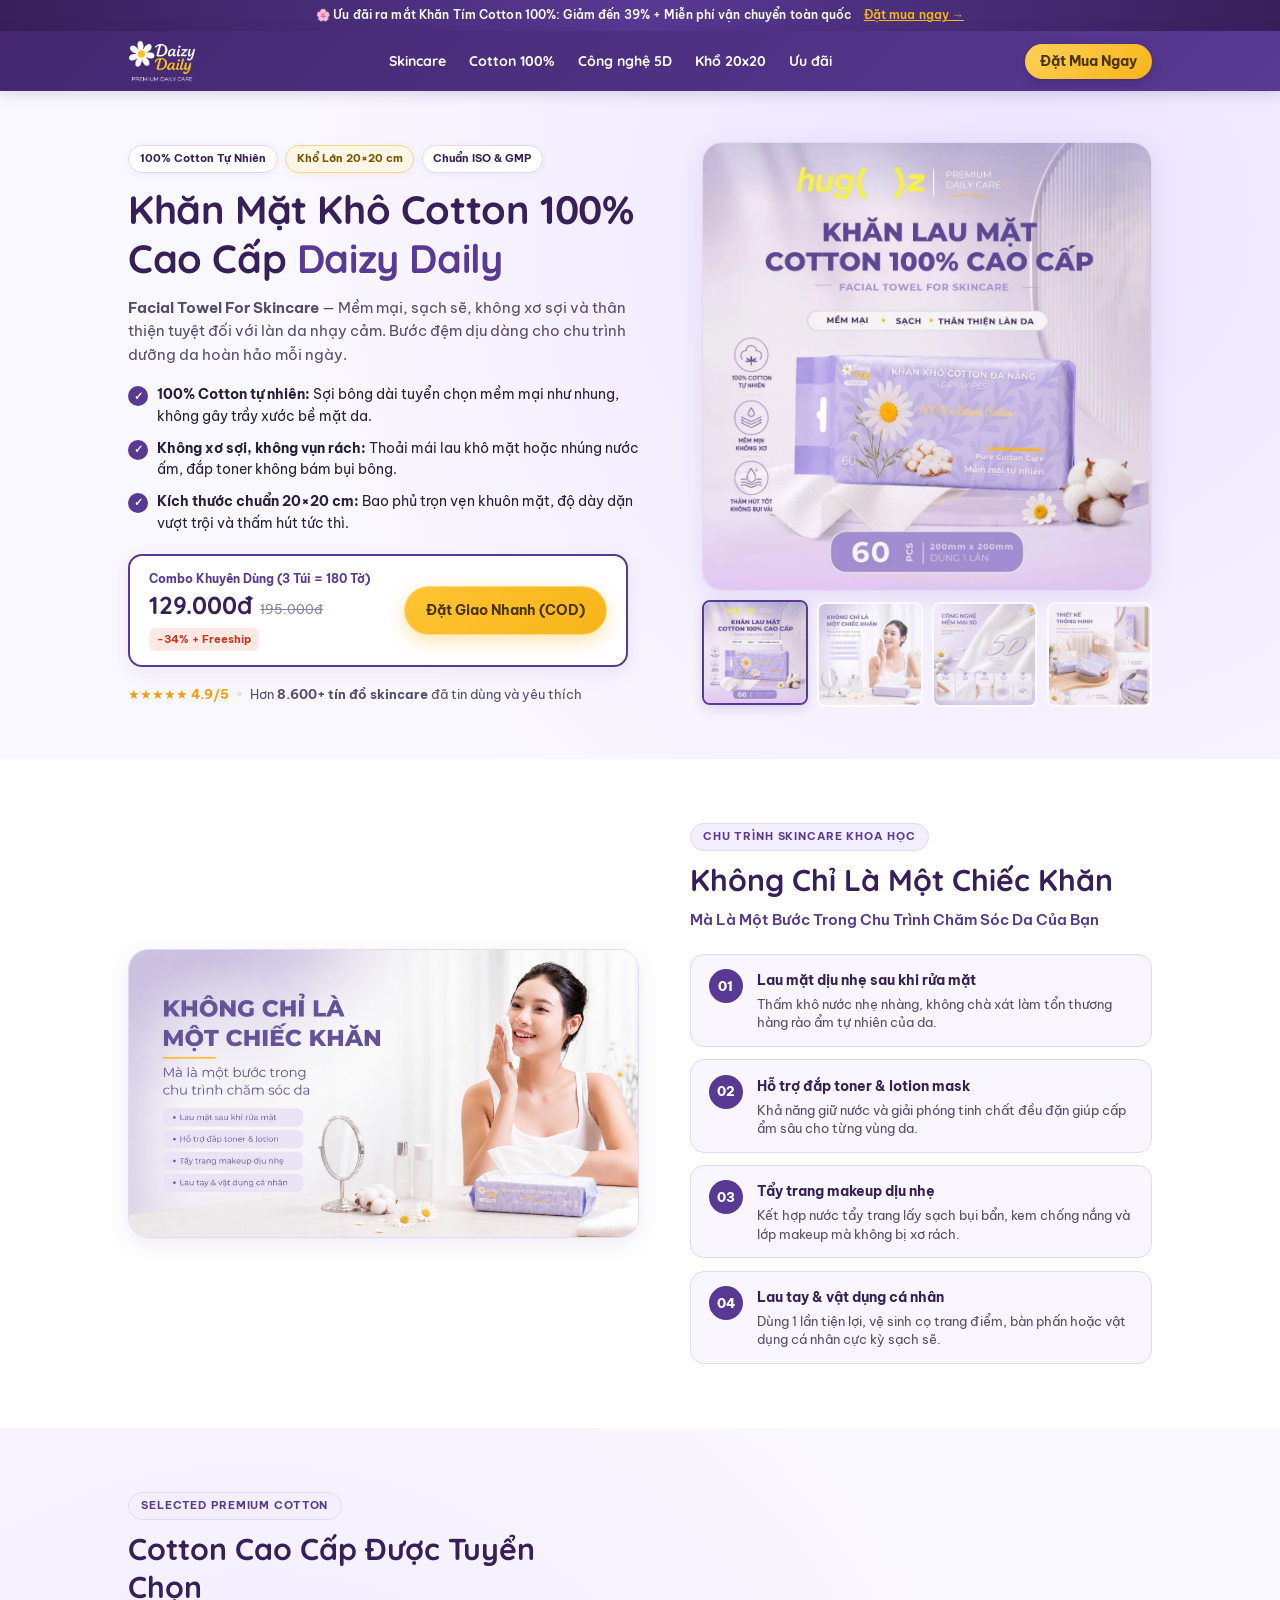
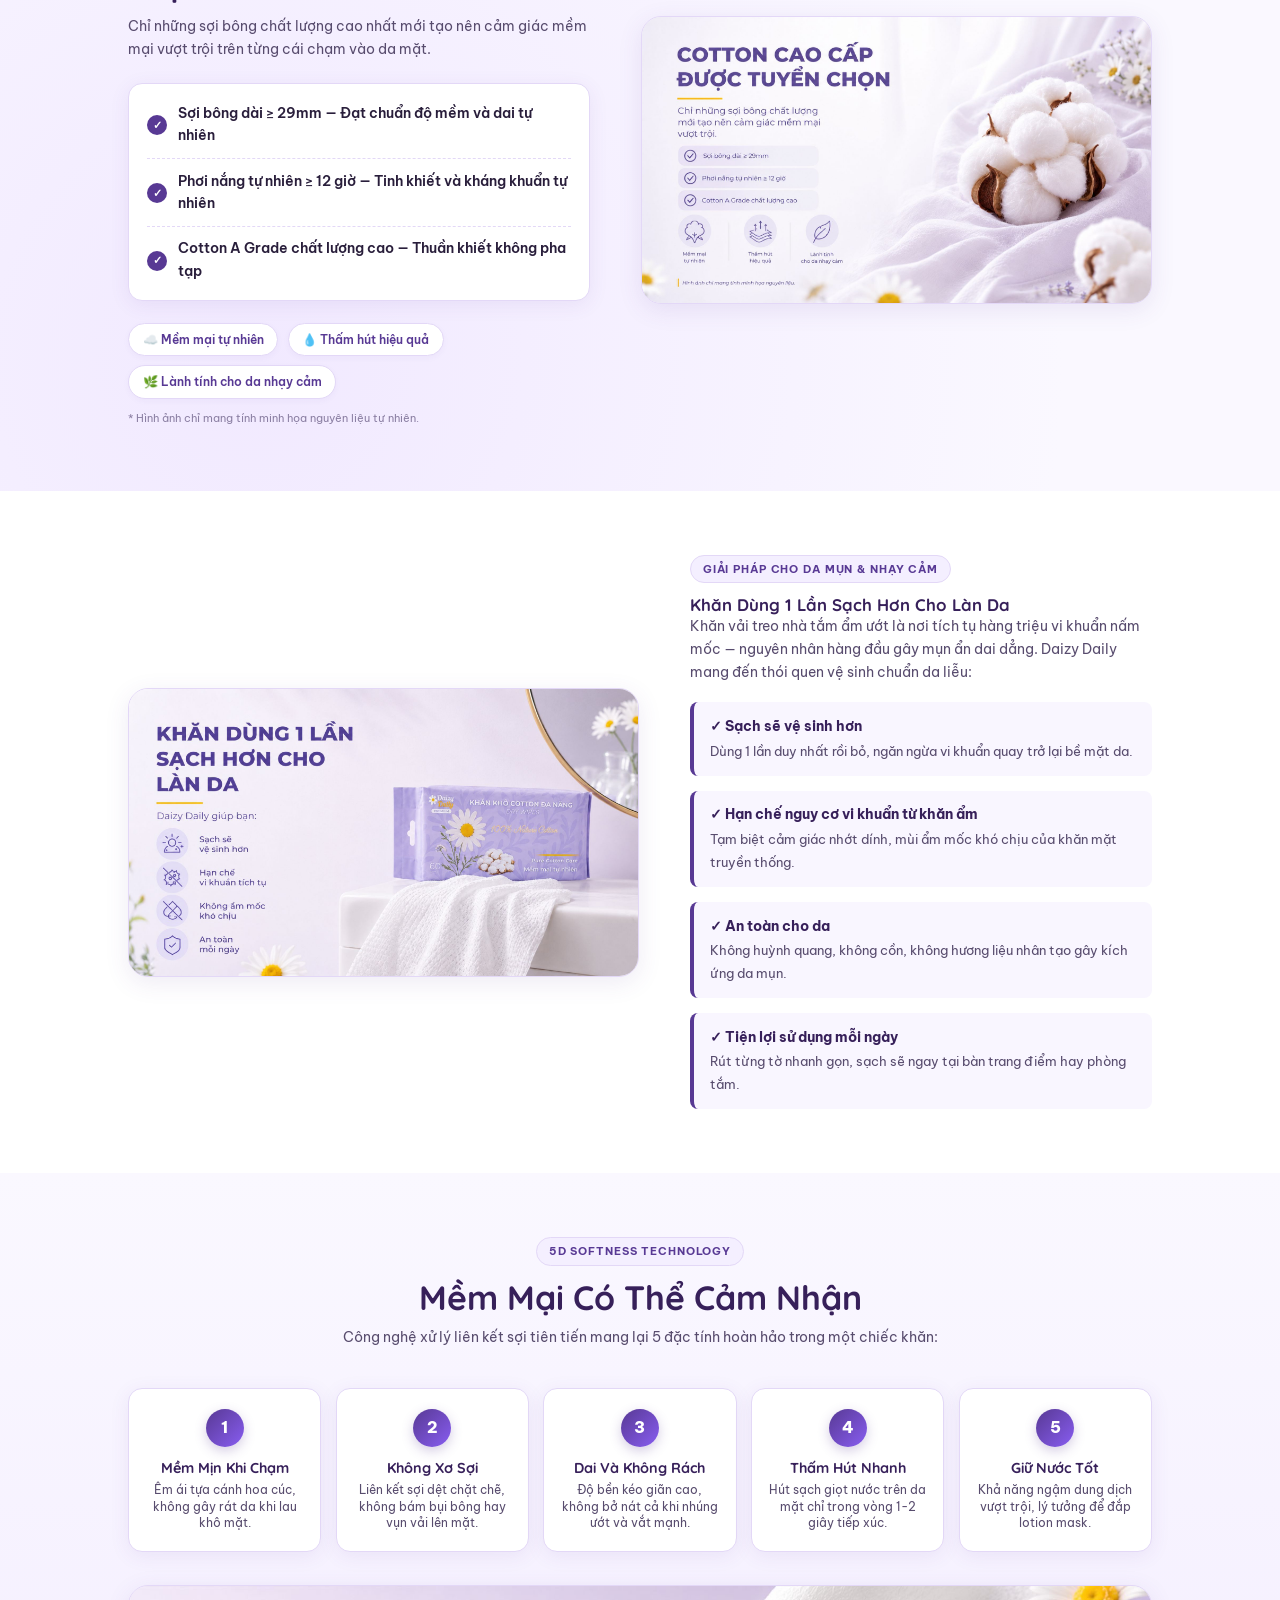
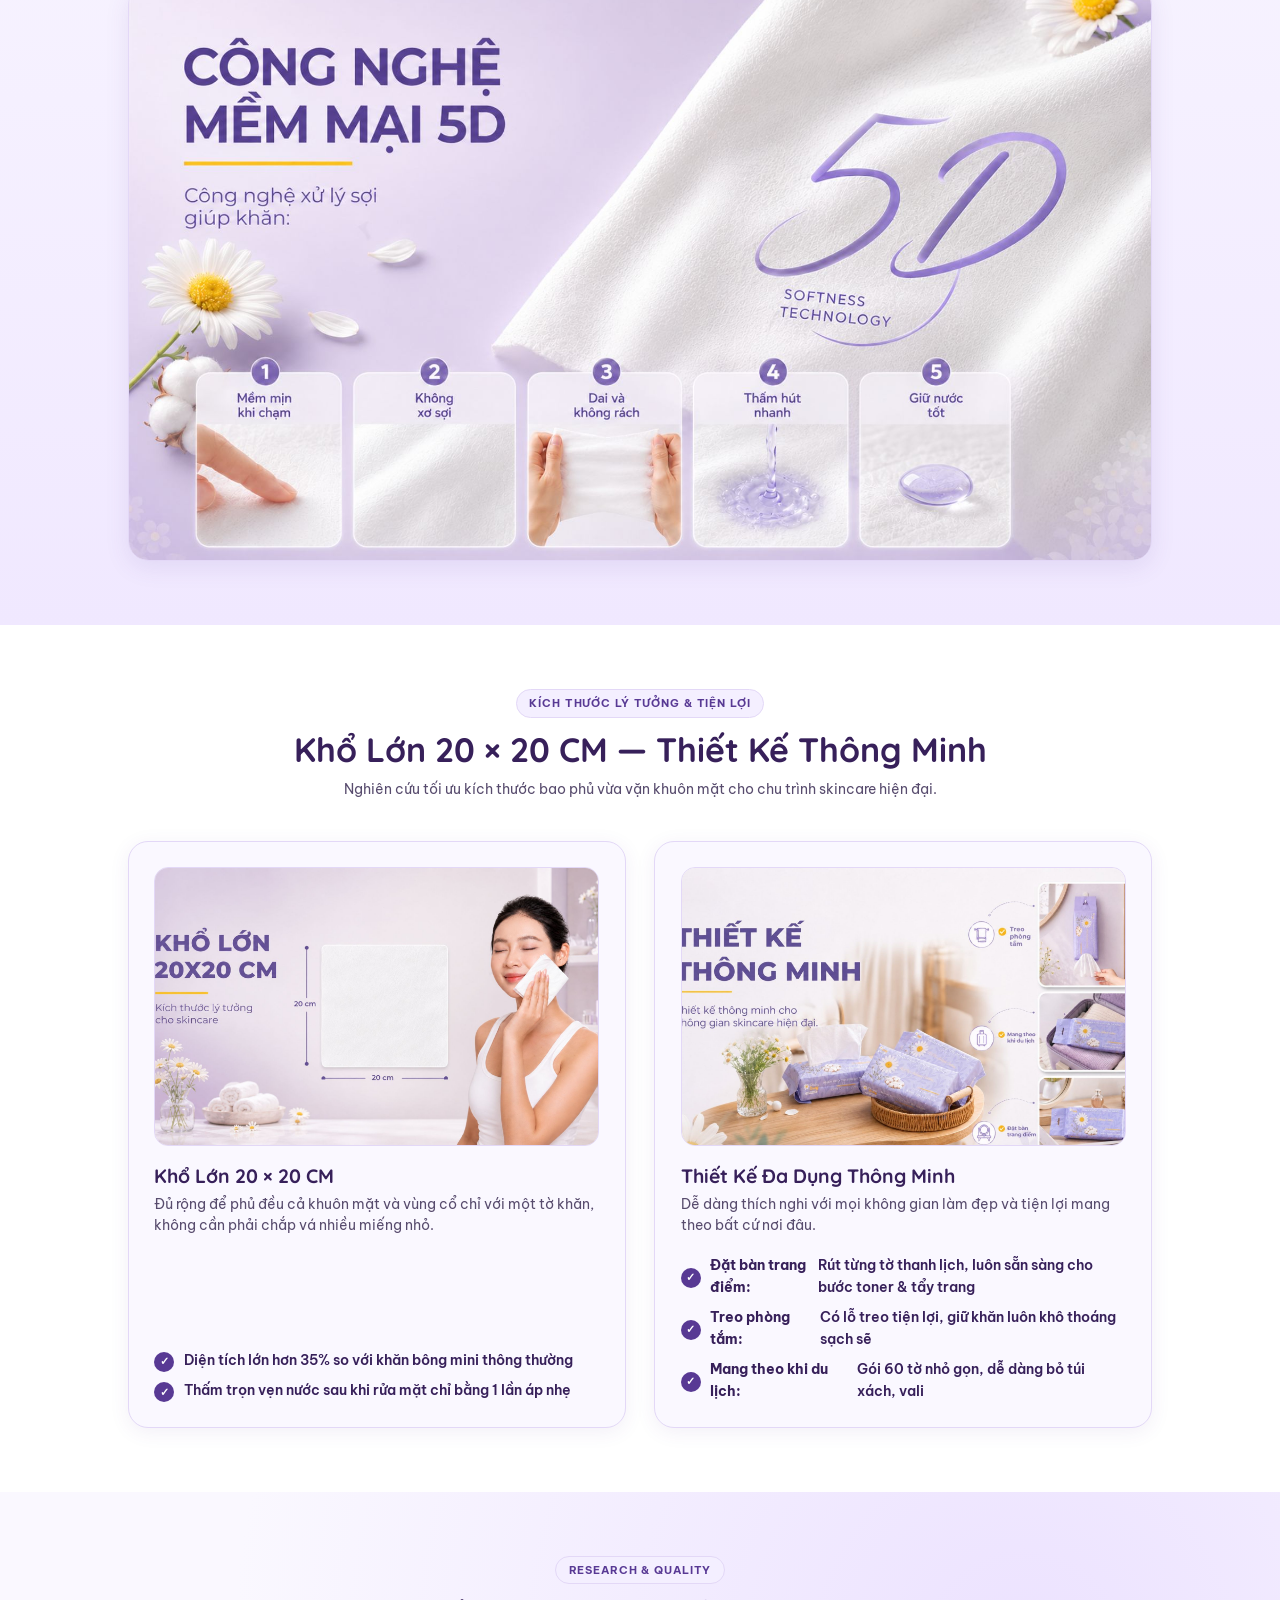
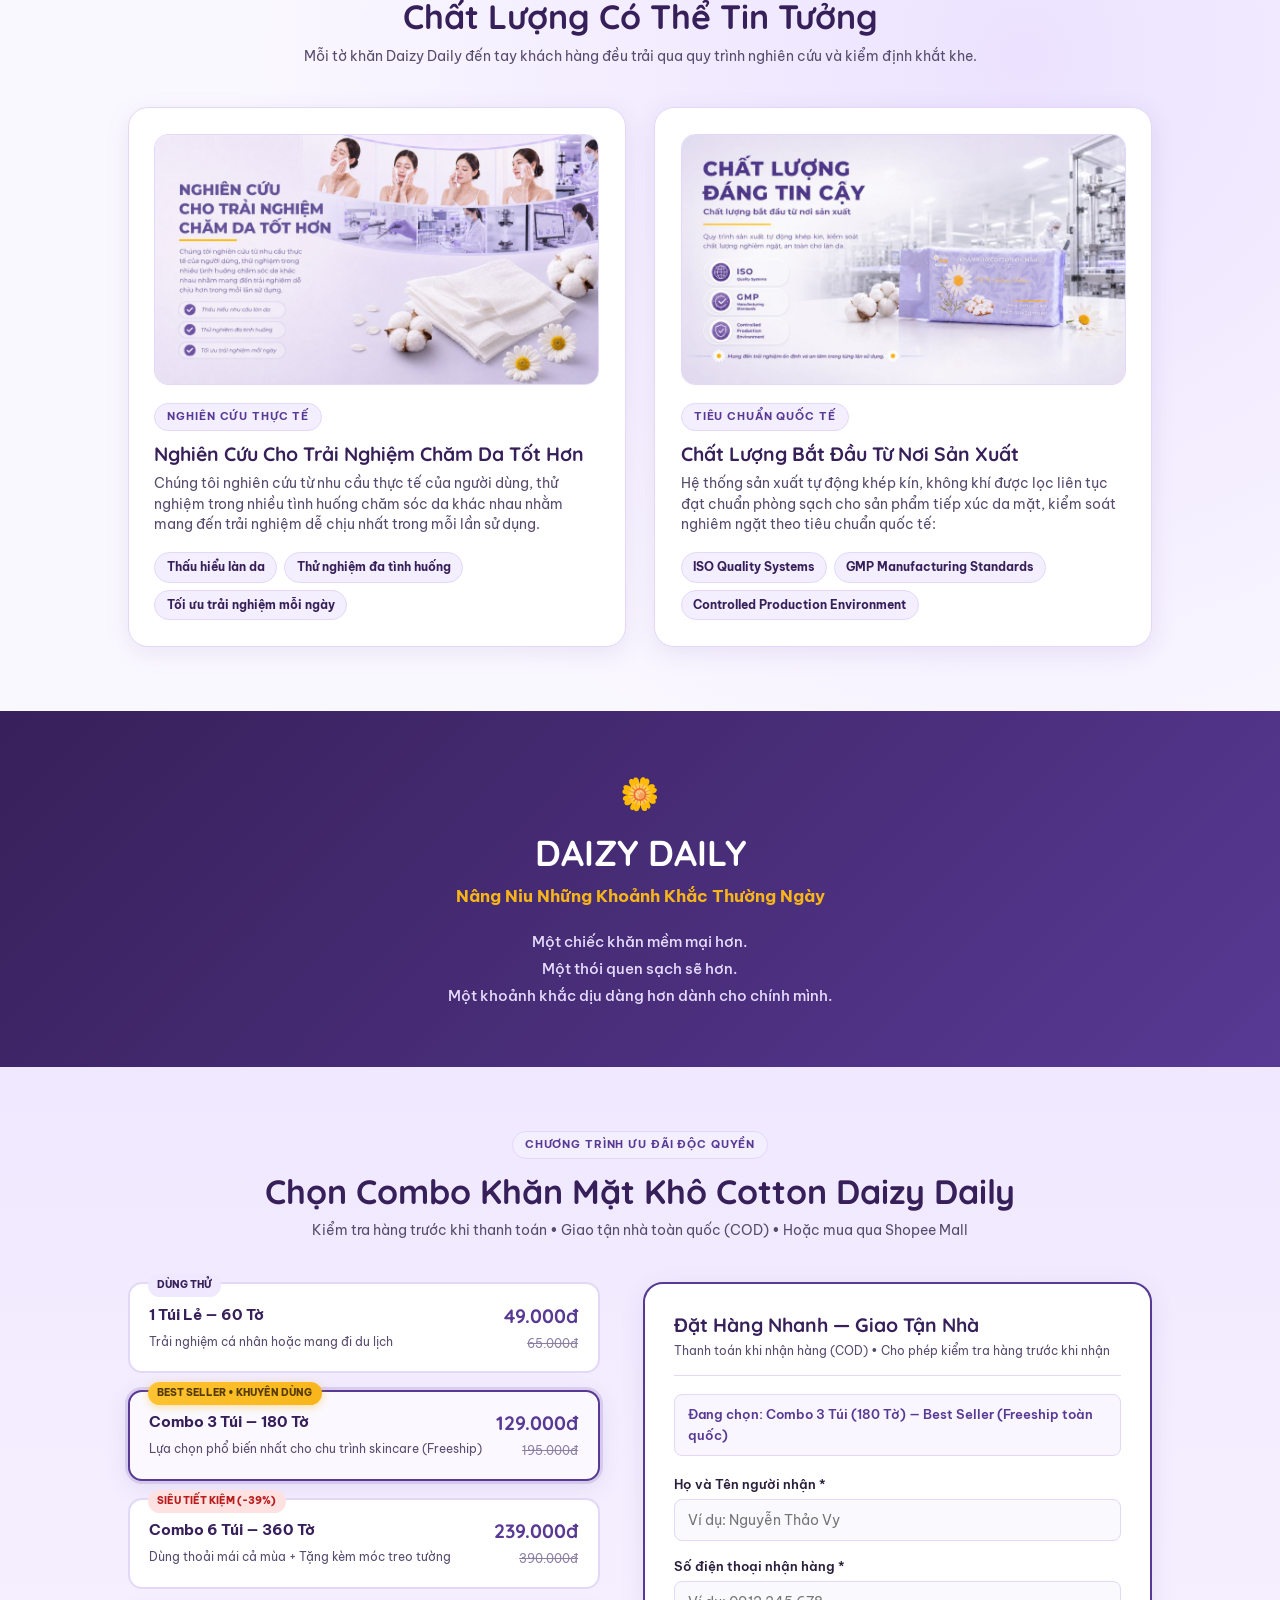
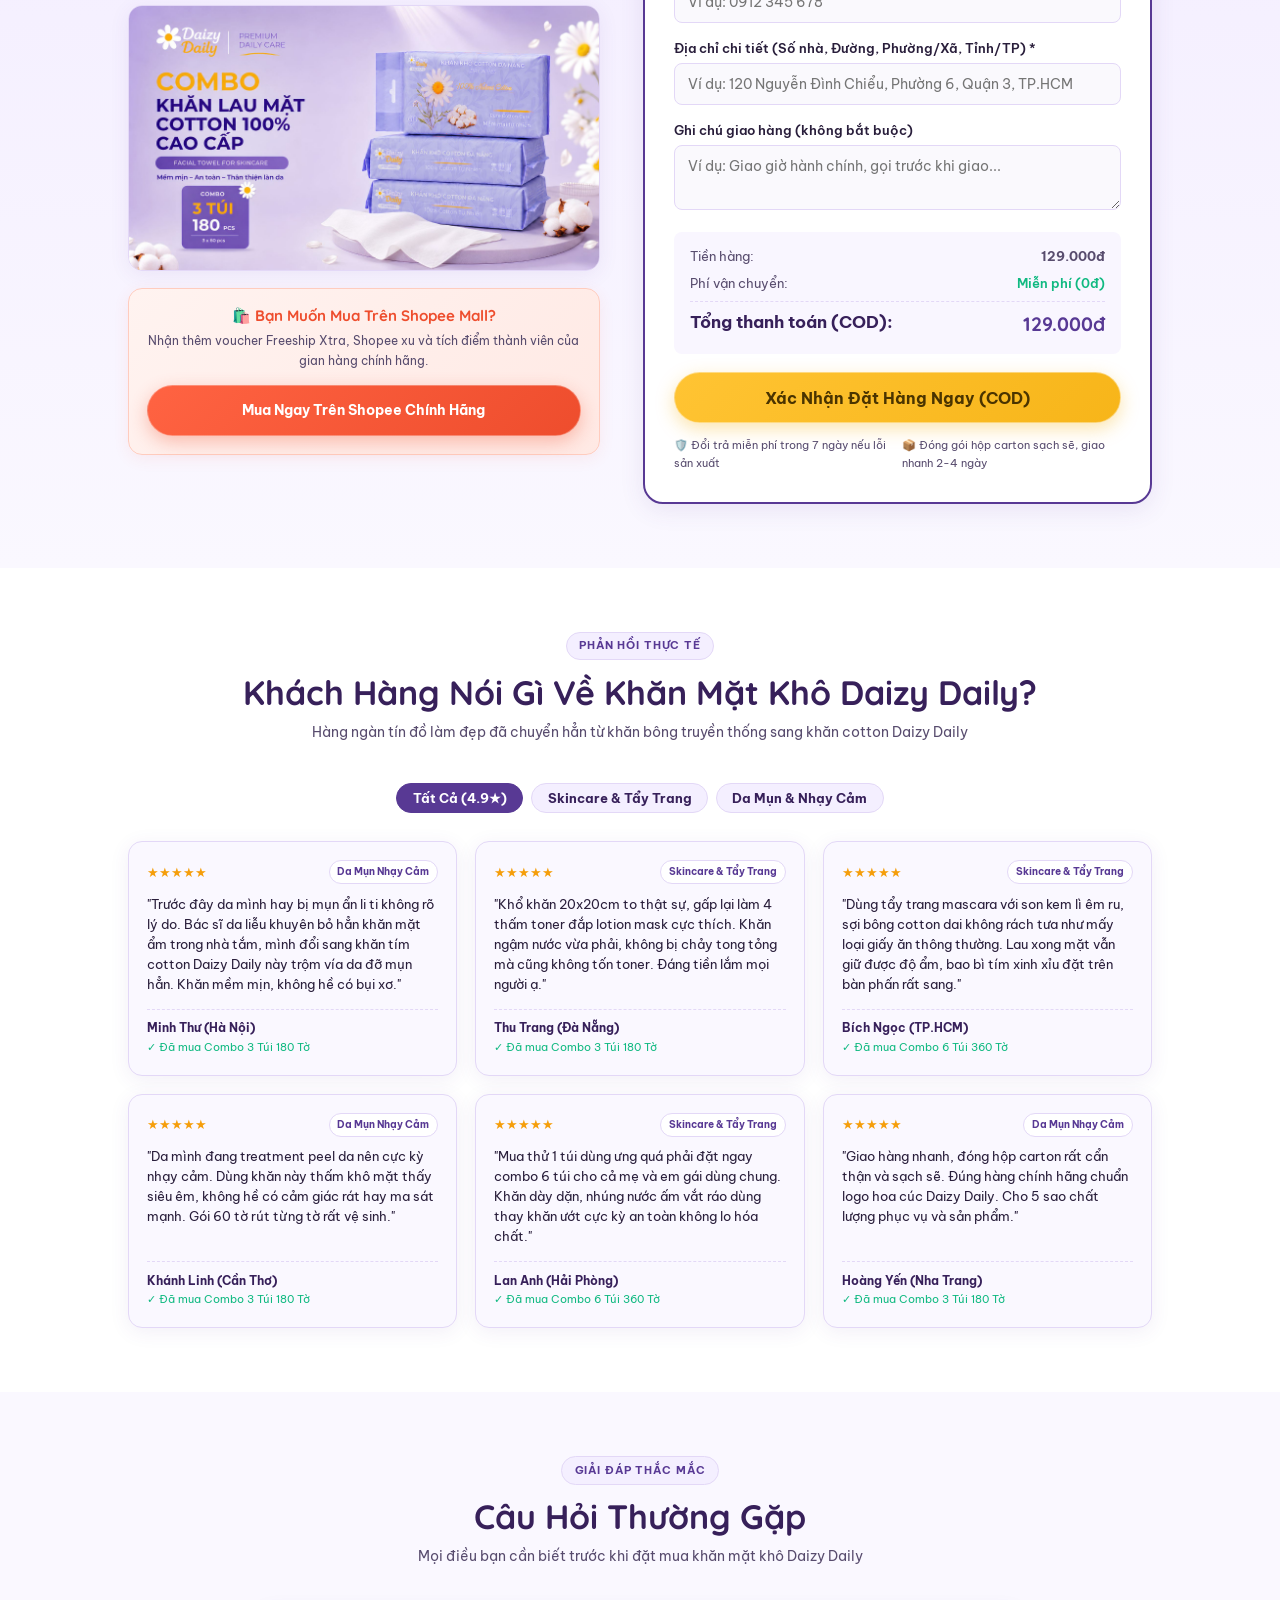
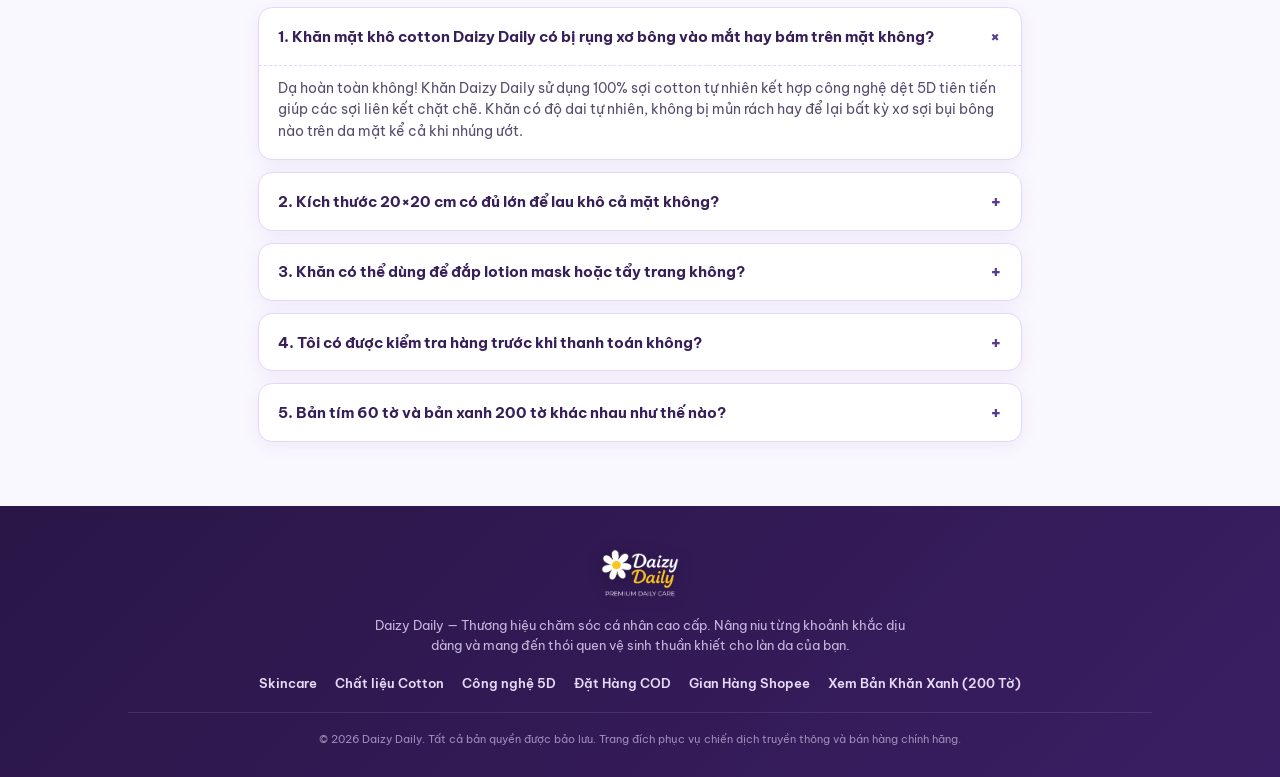
==== cotton/index.html @ 4c94a086 "Add new Facebook Ads landing page for Daizy Daily 100% Cotton Purple Facial Towel" ====
﻿<!DOCTYPE html>
<html lang="vi">
<head>
  <meta charset="UTF-8" />
  <meta name="viewport" content="width=device-width, initial-scale=1.0" />
  <title>Daizy Daily — Khăn Mặt Khô Cotton 100% Cao Cấp (Túi 60 Tờ 20×20cm)</title>
  <meta name="description" content="Khăn mặt khô 100% cotton tự nhiên Daizy Daily cho chu trình skincare. Khổ lớn 20x20cm, công nghệ mềm mại 5D, không xơ sợi, an toàn cho da nhạy cảm." />

  <!-- Open Graph Metadata (Facebook Ads & Sharing) -->
  <meta property="og:title" content="Daizy Daily — Khăn Mặt Khô Cotton 100% Cao Cấp (60 Tờ)" />
  <meta property="og:description" content="Mềm mại • Sạch • Thân thiện làn da. 100% Cotton tự nhiên, công nghệ 5D không xơ sợi. Trải nghiệm bước chăm da dịu lành mỗi ngày." />
  <meta property="og:image" content="../assets/purple/hero-banner.jpg" />
  <meta property="og:type" content="product" />

  <!-- Google Fonts -->
  <link rel="preconnect" href="https://fonts.googleapis.com" />
  <link rel="preconnect" href="https://fonts.gstatic.com" crossorigin />
  <link href="https://fonts.googleapis.com/css2?family=Be+Vietnam+Pro:wght@400;500;600;700&family=Quicksand:wght@600;700;800&display=swap" rel="stylesheet" />

  <!-- Stylesheet -->
  <link rel="stylesheet" href="../cotton.css?v=20261117-01" />
</head>
<body>

  <!-- Top Announcement Bar -->
  <aside class="announcement-bar">
    <span>🌸 Ưu đãi ra mắt Khăn Tím Cotton 100%: Giảm đến 39% + Miễn phí vận chuyển toàn quốc</span>
    <a href="#order">Đặt mua ngay &rarr;</a>
  </aside>

  <!-- Site Header (Single-row mobile responsive) -->
  <header class="site-header" id="siteHeader">
    <div class="container header-inner">
      <a href="#top" class="brand-logo" aria-label="Trang chủ Daizy Daily">
        <img src="../assets/daizy-logo.png" alt="Logo thương hiệu Daizy Daily" class="brand-logo-img" />
      </a>

      <nav class="header-nav" aria-label="Điều hướng sản phẩm">
        <a href="#routine">Skincare</a>
        <a href="#cotton">Cotton 100%</a>
        <a href="#softness">Công nghệ 5D</a>
        <a href="#design">Khổ 20x20</a>
        <a href="#order">Ưu đãi</a>
      </nav>

      <div class="header-actions">
        <a href="#order" class="btn btn-header">
          Đặt Mua Ngay
        </a>
      </div>
    </div>
  </header>

  <main id="top">
    <!-- ======================================================================
         01. HERO SECTION (Conversion & Visual First)
         ====================================================================== -->
    <section class="hero">
      <div class="container hero-grid">
        <div class="hero-content">
          <div class="trust-pill-row">
            <span class="trust-pill">100% Cotton Tự Nhiên</span>
            <span class="trust-pill trust-pill-gold">Khổ Lớn 20×20 cm</span>
            <span class="trust-pill">Chuẩn ISO &amp; GMP</span>
          </div>

          <h1 class="hero-title">
            Khăn Mặt Khô Cotton 100% Cao Cấp <span class="highlight-purple">Daizy Daily</span>
          </h1>

          <p class="hero-subtitle">
            <strong>Facial Towel For Skincare</strong> — Mềm mại, sạch sẽ, không xơ sợi và thân thiện tuyệt đối với làn da nhạy cảm. Bước đệm dịu dàng cho chu trình dưỡng da hoàn hảo mỗi ngày.
          </p>

          <ul class="hero-bullets">
            <li>
              <span class="check-icon-purple">✓</span>
              <span><strong>100% Cotton tự nhiên:</strong> Sợi bông dài tuyển chọn mềm mại như nhung, không gây trầy xước bề mặt da.</span>
            </li>
            <li>
              <span class="check-icon-purple">✓</span>
              <span><strong>Không xơ sợi, không vụn rách:</strong> Thoải mái lau khô mặt hoặc nhúng nước ấm, đắp toner không bám bụi bông.</span>
            </li>
            <li>
              <span class="check-icon-purple">✓</span>
              <span><strong>Kích thước chuẩn 20×20 cm:</strong> Bao phủ trọn vẹn khuôn mặt, độ dày dặn vượt trội và thấm hút tức thì.</span>
            </li>
          </ul>

          <!-- On Mobile, hero-media renders here above offer card via CSS order -->

          <div class="hero-offer-card">
            <div class="offer-price-wrap">
              <span class="offer-label">Combo Khuyên Dùng (3 Túi = 180 Tờ)</span>
              <div class="offer-prices">
                <strong class="price-now">129.000đ</strong>
                <span class="price-old">195.000đ</span>
                <span class="discount-tag">-34% + Freeship</span>
              </div>
            </div>
            <div class="hero-cta-group">
              <a href="#order" class="btn btn-cta">
                Đặt Giao Nhanh (COD)
              </a>
            </div>
          </div>

          <div class="social-proof-bar">
            <div class="stars">★★★★★ <strong>4.9/5</strong></div>
            <span class="dot">•</span>
            <span>Hơn <strong>8.600+ tín đồ skincare</strong> đã tin dùng và yêu thích</span>
          </div>
        </div>

        <!-- Hero Media Gallery -->
        <div class="hero-media">
          <div class="hero-visual-box">
            <img src="../assets/purple/hero-square.webp" alt="Khăn mặt khô Cotton 100% Daizy Daily 60 tờ màu tím" id="heroMainImg" />
          </div>
          <div class="hero-thumbs">
            <button class="thumb-btn active" data-img="../assets/purple/hero-square.webp" aria-label="Xem gói khăn mặt khô cotton 60 tờ">
              <img src="../assets/purple/hero-square.webp" alt="Gói khăn mặt khô 60 tờ Daizy Daily" />
            </button>
            <button class="thumb-btn" data-img="../assets/purple/skincare-routine-sq.webp" aria-label="Xem bước skincare lau mặt và tẩy trang">
              <img src="../assets/purple/skincare-routine-sq.webp" alt="Skincare lau mặt nhẹ nhàng" />
            </button>
            <button class="thumb-btn" data-img="../assets/purple/softness-5d-sq.webp" aria-label="Xem công nghệ mềm mại 5D">
              <img src="../assets/purple/softness-5d-sq.webp" alt="Công nghệ 5D Softness" />
            </button>
            <button class="thumb-btn" data-img="../assets/purple/smart-design-sq.webp" aria-label="Xem thiết kế thông minh tiện lợi">
              <img src="../assets/purple/smart-design-sq.webp" alt="Thiết kế thông minh tiện lợi" />
            </button>
          </div>
        </div>
      </div>
    </section>

    <!-- ======================================================================
         02. KHÔNG CHỈ LÀ MỘT CHIẾC KHĂN — BƯỚC TRONG CHU TRÌNH CHĂM SÓC DA
         ====================================================================== -->
    <section class="routine-section section-pad" id="routine">
      <div class="container routine-grid">
        <div class="routine-image-box">
          <img src="../assets/purple/skincare-routine.jpg" alt="Không chỉ là một chiếc khăn mà là một bước trong chu trình chăm sóc da" loading="lazy" />
        </div>
        <div class="routine-content">
          <span class="eyebrow">Chu Trình Skincare Khoa Học</span>
          <h3>Không Chỉ Là Một Chiếc Khăn</h3>
          <p class="lead">Mà Là Một Bước Trong Chu Trình Chăm Sóc Da Của Bạn</p>
          <div class="routine-steps-list">
            <div class="routine-step-card">
              <span class="step-num">01</span>
              <div class="step-info">
                <strong>Lau mặt dịu nhẹ sau khi rửa mặt</strong>
                <p>Thấm khô nước nhẹ nhàng, không chà xát làm tổn thương hàng rào ẩm tự nhiên của da.</p>
              </div>
            </div>
            <div class="routine-step-card">
              <span class="step-num">02</span>
              <div class="step-info">
                <strong>Hỗ trợ đắp toner &amp; lotion mask</strong>
                <p>Khả năng giữ nước và giải phóng tinh chất đều đặn giúp cấp ẩm sâu cho từng vùng da.</p>
              </div>
            </div>
            <div class="routine-step-card">
              <span class="step-num">03</span>
              <div class="step-info">
                <strong>Tẩy trang makeup dịu nhẹ</strong>
                <p>Kết hợp nước tẩy trang lấy sạch bụi bẩn, kem chống nắng và lớp makeup mà không bị xơ rách.</p>
              </div>
            </div>
            <div class="routine-step-card">
              <span class="step-num">04</span>
              <div class="step-info">
                <strong>Lau tay &amp; vật dụng cá nhân</strong>
                <p>Dùng 1 lần tiện lợi, vệ sinh cọ trang điểm, bàn phấn hoặc vật dụng cá nhân cực kỳ sạch sẽ.</p>
              </div>
            </div>
          </div>
        </div>
      </div>
    </section>

    <!-- ======================================================================
         03. COTTON CAO CẤP ĐƯỢC TUYỂN CHỌN (SELECTED PREMIUM COTTON)
         ====================================================================== -->
    <section class="cotton-section section-pad" id="cotton">
      <div class="container cotton-grid">
        <div class="cotton-content">
          <span class="eyebrow">Selected Premium Cotton</span>
          <h3>Cotton Cao Cấp Được Tuyển Chọn</h3>
          <p class="desc">
            Chỉ những sợi bông chất lượng cao nhất mới tạo nên cảm giác mềm mại vượt trội trên từng cái chạm vào da mặt.
          </p>

          <div class="cotton-specs-card">
            <div class="cotton-spec-item">
              <span class="check-icon-purple">✓</span>
              <span>Sợi bông dài &ge; 29mm — Đạt chuẩn độ mềm và dai tự nhiên</span>
            </div>
            <div class="cotton-spec-item">
              <span class="check-icon-purple">✓</span>
              <span>Phơi nắng tự nhiên &ge; 12 giờ — Tinh khiết và kháng khuẩn tự nhiên</span>
            </div>
            <div class="cotton-spec-item">
              <span class="check-icon-purple">✓</span>
              <span>Cotton A Grade chất lượng cao — Thuần khiết không pha tạp</span>
            </div>
          </div>

          <div class="cotton-badges">
            <span class="cotton-badge">☁️ Mềm mại tự nhiên</span>
            <span class="cotton-badge">💧 Thấm hút hiệu quả</span>
            <span class="cotton-badge">🌿 Lành tính cho da nhạy cảm</span>
          </div>
          <small style="display:block; margin-top:0.8rem; color:var(--ink-muted); font-size:0.75rem;">* Hình ảnh chỉ mang tính minh họa nguyên liệu tự nhiên.</small>
        </div>

        <div class="cotton-image-box">
          <img src="../assets/purple/cotton-origin.jpg" alt="Nguyên liệu sợi bông Cotton tuyển chọn cao cấp Daizy Daily" loading="lazy" />
        </div>
      </div>
    </section>

    <!-- ======================================================================
         04. KHĂN DÙNG 1 LẦN SẠCH HƠN CHO LÀN DA
         ====================================================================== -->
    <section class="hygiene-section section-pad">
      <div class="container hygiene-grid">
        <div class="hygiene-card-wrap">
          <img src="../assets/purple/hygiene-clean.jpg" alt="Khăn dùng 1 lần sạch hơn cho làn da Daizy Daily" loading="lazy" />
        </div>
        <div class="hygiene-content">
          <span class="eyebrow">Giải Pháp Cho Da Mụn &amp; Nhạy Cảm</span>
          <h3>Khăn Dùng 1 Lần Sạch Hơn Cho Làn Da</h3>
          <p style="color:var(--ink-secondary); margin-bottom:1.25rem;">
            Khăn vải treo nhà tắm ẩm ướt là nơi tích tụ hàng triệu vi khuẩn nấm mốc — nguyên nhân hàng đầu gây mụn ẩn dai dẳng. Daizy Daily mang đến thói quen vệ sinh chuẩn da liễu:
          </p>

          <div class="hygiene-benefits-list">
            <div class="hygiene-benefit-item">
              <div>
                <strong>✓ Sạch sẽ vệ sinh hơn</strong>
                <span>Dùng 1 lần duy nhất rồi bỏ, ngăn ngừa vi khuẩn quay trở lại bề mặt da.</span>
              </div>
            </div>
            <div class="hygiene-benefit-item">
              <div>
                <strong>✓ Hạn chế nguy cơ vi khuẩn từ khăn ẩm</strong>
                <span>Tạm biệt cảm giác nhớt dính, mùi ẩm mốc khó chịu của khăn mặt truyền thống.</span>
              </div>
            </div>
            <div class="hygiene-benefit-item">
              <div>
                <strong>✓ An toàn cho da</strong>
                <span>Không huỳnh quang, không cồn, không hương liệu nhân tạo gây kích ứng da mụn.</span>
              </div>
            </div>
            <div class="hygiene-benefit-item">
              <div>
                <strong>✓ Tiện lợi sử dụng mỗi ngày</strong>
                <span>Rút từng tờ nhanh gọn, sạch sẽ ngay tại bàn trang điểm hay phòng tắm.</span>
              </div>
            </div>
          </div>
        </div>
      </div>
    </section>

    <!-- ======================================================================
         05. CÔNG NGHỆ MỀM MẠI 5D (5D SOFTNESS TECHNOLOGY)
         ====================================================================== -->
    <section class="tech-5d-section section-pad" id="softness">
      <div class="container">
        <div class="section-heading center">
          <span class="eyebrow">5D Softness Technology</span>
          <h2>Mềm Mại Có Thể Cảm Nhận</h2>
          <p>Công nghệ xử lý liên kết sợi tiên tiến mang lại 5 đặc tính hoàn hảo trong một chiếc khăn:</p>
        </div>

        <div class="tech-5d-grid">
          <div class="tech-5d-card">
            <div class="tech-5d-num">1</div>
            <h4>Mềm Mịn Khi Chạm</h4>
            <p>Êm ái tựa cánh hoa cúc, không gây rát da khi lau khô mặt.</p>
          </div>
          <div class="tech-5d-card">
            <div class="tech-5d-num">2</div>
            <h4>Không Xơ Sợi</h4>
            <p>Liên kết sợi dệt chặt chẽ, không bám bụi bông hay vụn vải lên mặt.</p>
          </div>
          <div class="tech-5d-card">
            <div class="tech-5d-num">3</div>
            <h4>Dai Và Không Rách</h4>
            <p>Độ bền kéo giãn cao, không bở nát cả khi nhúng ướt và vắt mạnh.</p>
          </div>
          <div class="tech-5d-card">
            <div class="tech-5d-num">4</div>
            <h4>Thấm Hút Nhanh</h4>
            <p>Hút sạch giọt nước trên da mặt chỉ trong vòng 1-2 giây tiếp xúc.</p>
          </div>
          <div class="tech-5d-card">
            <div class="tech-5d-num">5</div>
            <h4>Giữ Nước Tốt</h4>
            <p>Khả năng ngậm dung dịch vượt trội, lý tưởng để đắp lotion mask.</p>
          </div>
        </div>

        <div class="tech-5d-banner">
          <img src="../assets/purple/softness-5d.jpg" alt="Công nghệ mềm mại 5D Daizy Daily 100% Cotton" loading="lazy" />
        </div>
      </div>
    </section>

    <!-- ======================================================================
         06. KHỔ LỚN 20X20 CM & THIẾT KẾ THÔNG MINH
         ====================================================================== -->
    <section class="size-smart-section section-pad" id="design">
      <div class="container">
        <div class="section-heading center">
          <span class="eyebrow">Kích Thước Lý Tưởng &amp; Tiện Lợi</span>
          <h2>Khổ Lớn 20 × 20 CM — Thiết Kế Thông Minh</h2>
          <p>Nghiên cứu tối ưu kích thước bao phủ vừa vặn khuôn mặt cho chu trình skincare hiện đại.</p>
        </div>

        <div class="size-smart-grid">
          <!-- Col 1: Khổ lớn -->
          <div class="feature-box">
            <div class="feature-img-wrap">
              <img src="../assets/purple/size-20x20.jpg" alt="Khăn mặt khổ lớn 20x20cm kích thước lý tưởng cho skincare" loading="lazy" />
            </div>
            <h3>Khổ Lớn 20 × 20 CM</h3>
            <p>Đủ rộng để phủ đều cả khuôn mặt và vùng cổ chỉ với một tờ khăn, không cần phải chắp vá nhiều miếng nhỏ.</p>
            <ul class="feature-check-list">
              <li><span class="check-icon-purple">✓</span> Diện tích lớn hơn 35% so với khăn bông mini thông thường</li>
              <li><span class="check-icon-purple">✓</span> Thấm trọn vẹn nước sau khi rửa mặt chỉ bằng 1 lần áp nhẹ</li>
            </ul>
          </div>

          <!-- Col 2: Thiết kế thông minh -->
          <div class="feature-box">
            <div class="feature-img-wrap">
              <img src="../assets/purple/smart-design.jpg" alt="Thiết kế thông minh treo phòng tắm đặt bàn trang điểm và du lịch" loading="lazy" />
            </div>
            <h3>Thiết Kế Đa Dụng Thông Minh</h3>
            <p>Dễ dàng thích nghi với mọi không gian làm đẹp và tiện lợi mang theo bất cứ nơi đâu.</p>
            <ul class="feature-check-list">
              <li><span class="check-icon-purple">✓</span> <strong>Đặt bàn trang điểm:</strong> Rút từng tờ thanh lịch, luôn sẵn sàng cho bước toner &amp; tẩy trang</li>
              <li><span class="check-icon-purple">✓</span> <strong>Treo phòng tắm:</strong> Có lỗ treo tiện lợi, giữ khăn luôn khô thoáng sạch sẽ</li>
              <li><span class="check-icon-purple">✓</span> <strong>Mang theo khi du lịch:</strong> Gói 60 tờ nhỏ gọn, dễ dàng bỏ túi xách, vali</li>
            </ul>
          </div>
        </div>
      </div>
    </section>

    <!-- ======================================================================
         07 & 08. NGHIÊN CỨU & CHẤT LƯỢNG SẢN XUẤT (ISO & GMP)
         ====================================================================== -->
    <section class="research-quality-section section-pad">
      <div class="container">
        <div class="section-heading center">
          <span class="eyebrow">Research &amp; Quality</span>
          <h2>Chất Lượng Có Thể Tin Tưởng</h2>
          <p>Mỗi tờ khăn Daizy Daily đến tay khách hàng đều trải qua quy trình nghiên cứu và kiểm định khắt khe.</p>
        </div>

        <div class="rq-grid">
          <!-- 07. Nghiên cứu -->
          <div class="rq-card">
            <div class="rq-img">
              <img src="../assets/purple/research-lab.jpg" alt="Nghiên cứu cho trải nghiệm chăm da tốt hơn Daizy Daily" loading="lazy" />
            </div>
            <span class="eyebrow" style="align-self:flex-start;">Nghiên Cứu Thực Tế</span>
            <h3>Nghiên Cứu Cho Trải Nghiệm Chăm Da Tốt Hơn</h3>
            <p class="rq-desc">
              Chúng tôi nghiên cứu từ nhu cầu thực tế của người dùng, thử nghiệm trong nhiều tình huống chăm sóc da khác nhau nhằm mang đến trải nghiệm dễ chịu nhất trong mỗi lần sử dụng.
            </p>
            <div class="rq-pill-row">
              <span class="rq-pill">Thấu hiểu làn da</span>
              <span class="rq-pill">Thử nghiệm đa tình huống</span>
              <span class="rq-pill">Tối ưu trải nghiệm mỗi ngày</span>
            </div>
          </div>

          <!-- 08. Nơi sản xuất -->
          <div class="rq-card">
            <div class="rq-img">
              <img src="../assets/purple/factory-quality.jpg" alt="Chất lượng bắt đầu từ nơi sản xuất chuẩn ISO và GMP" loading="lazy" />
            </div>
            <span class="eyebrow" style="align-self:flex-start;">Tiêu Chuẩn Quốc Tế</span>
            <h3>Chất Lượng Bắt Đầu Từ Nơi Sản Xuất</h3>
            <p class="rq-desc">
              Hệ thống sản xuất tự động khép kín, không khí được lọc liên tục đạt chuẩn phòng sạch cho sản phẩm tiếp xúc da mặt, kiểm soát nghiêm ngặt theo tiêu chuẩn quốc tế:
            </p>
            <div class="rq-pill-row">
              <span class="rq-pill">ISO Quality Systems</span>
              <span class="rq-pill">GMP Manufacturing Standards</span>
              <span class="rq-pill">Controlled Production Environment</span>
            </div>
          </div>
        </div>
      </div>
    </section>

    <!-- ======================================================================
         09. DAIZY DAILY — NÂNG NIU NHỮNG KHOẢNH KHẮC THƯỜNG NGÀY
         ====================================================================== -->
    <section class="brand-quote-section">
      <div class="container">
        <div class="brand-quote-card">
          <div class="brand-quote-flower">🌼</div>
          <h2>DAIZY DAILY</h2>
          <p class="subtitle">Nâng Niu Những Khoảnh Khắc Thường Ngày</p>
          <div class="brand-quote-lines">
            <p>Một chiếc khăn mềm mại hơn.</p>
            <p>Một thói quen sạch sẽ hơn.</p>
            <p>Một khoảnh khắc dịu dàng hơn dành cho chính mình.</p>
          </div>
        </div>
      </div>
    </section>

    <!-- ======================================================================
         10. ĐẶT HÀNG & CHƯƠNG TRÌNH ƯU ĐÃI ĐỘC QUYỀN (#order)
         ====================================================================== -->
    <section class="order-section section-pad" id="order">
      <div class="container">
        <div class="section-heading center">
          <span class="eyebrow">Chương Trình Ưu Đãi Độc Quyền</span>
          <h2>Chọn Combo Khăn Mặt Khô Cotton Daizy Daily</h2>
          <p>Kiểm tra hàng trước khi thanh toán • Giao tận nhà toàn quốc (COD) • Hoặc mua qua Shopee Mall</p>
        </div>

        <div class="order-layout">
          <!-- Left: Combo Selection & Shopee -->
          <div class="combo-selection-wrap">
            <!-- Combo 1 -->
            <div class="combo-card" data-combo="combo1">
              <span class="combo-badge badge-trial">Dùng Thử</span>
              <div class="combo-info">
                <strong>1 Túi Lẻ — 60 Tờ</strong>
                <span>Trải nghiệm cá nhân hoặc mang đi du lịch</span>
              </div>
              <div class="combo-pricing">
                <span class="combo-price-now">49.000đ</span>
                <span class="combo-price-old">65.000đ</span>
              </div>
            </div>

            <!-- Combo 2 (Best Seller) -->
            <div class="combo-card active" data-combo="combo2">
              <span class="combo-badge badge-bestseller">Best Seller • Khuyên Dùng</span>
              <div class="combo-info">
                <strong>Combo 3 Túi — 180 Tờ</strong>
                <span>Lựa chọn phổ biến nhất cho chu trình skincare (Freeship)</span>
              </div>
              <div class="combo-pricing">
                <span class="combo-price-now">129.000đ</span>
                <span class="combo-price-old">195.000đ</span>
              </div>
            </div>

            <!-- Combo 3 -->
            <div class="combo-card" data-combo="combo3">
              <span class="combo-badge badge-saving">Siêu Tiết Kiệm (-39%)</span>
              <div class="combo-info">
                <strong>Combo 6 Túi — 360 Tờ</strong>
                <span>Dùng thoải mái cả mùa + Tặng kèm móc treo tường</span>
              </div>
              <div class="combo-pricing">
                <span class="combo-price-now">239.000đ</span>
                <span class="combo-price-old">390.000đ</span>
              </div>
            </div>

            <!-- Combo Image Banner -->
            <div class="combo-img-banner">
              <img src="../assets/purple/combo-package.jpg" alt="Combo khăn lau mặt cotton 100% cao cấp Daizy Daily 3 túi 180 tờ" />
            </div>

            <!-- Shopee Direct Buy Card -->
            <div class="shopee-banner-card">
              <h4>🛍️ Bạn Muốn Mua Trên Shopee Mall?</h4>
              <p>Nhận thêm voucher Freeship Xtra, Shopee xu và tích điểm thành viên của gian hàng chính hãng.</p>
              <a href="https://shopee.vn/Kh%C4%83n-Lau-M%E1%BA%B7t-D%C3%B9ng-1-L%E1%BA%A7n-Daizy-Daily-Kh%C4%83n-Kh%C3%B4-Cotton-T%E1%BA%A9y-Trang-Ch%C4%83m-S%C3%B3c-Da-Facial-Towel-60-T%E1%BB%9D-i.1819870467.55313319642?extraParams=%7B%22display_model_id%22%3A381187420539%2C%22model_selection_logic%22%3A3%7D&image_ids=vn-11134207-81ztc-mq7hklmb55vxfa" target="_blank" rel="noopener noreferrer" class="btn btn-shopee btn-full">
                Mua Ngay Trên Shopee Chính Hãng
              </a>
            </div>
          </div>

          <!-- Right: Checkout COD Form -->
          <div class="order-form-card">
            <div class="form-header">
              <h3>Đặt Hàng Nhanh — Giao Tận Nhà</h3>
              <p>Thanh toán khi nhận hàng (COD) • Cho phép kiểm tra hàng trước khi nhận</p>
            </div>

            <div class="selected-package-box" id="selectedPackageText">
              Đang chọn: Combo 3 Túi (180 Tờ) — Best Seller (Freeship toàn quốc)
            </div>

            <form id="orderForm" novalidate>
              <div class="form-group">
                <label for="customerName">Họ và Tên người nhận *</label>
                <input type="text" id="customerName" class="form-control" placeholder="Ví dụ: Nguyễn Thảo Vy" required />
              </div>

              <div class="form-group">
                <label for="customerPhone">Số điện thoại nhận hàng *</label>
                <input type="tel" id="customerPhone" class="form-control" placeholder="Ví dụ: 0912 345 678" required />
              </div>

              <div class="form-group">
                <label for="customerAddress">Địa chỉ chi tiết (Số nhà, Đường, Phường/Xã, Tỉnh/TP) *</label>
                <input type="text" id="customerAddress" class="form-control" placeholder="Ví dụ: 120 Nguyễn Đình Chiểu, Phường 6, Quận 3, TP.HCM" required />
              </div>

              <div class="form-group">
                <label for="customerNote">Ghi chú giao hàng (không bắt buộc)</label>
                <textarea id="customerNote" class="form-control" placeholder="Ví dụ: Giao giờ hành chính, gọi trước khi giao..."></textarea>
              </div>

              <!-- Price summary table -->
              <div class="order-calc-table">
                <div class="calc-row">
                  <span>Tiền hàng:</span>
                  <strong id="calcSubtotal">129.000đ</strong>
                </div>
                <div class="calc-row">
                  <span>Phí vận chuyển:</span>
                  <span id="calcShipping" style="color:var(--success-green); font-weight:600;">Miễn phí (0đ)</span>
                </div>
                <div class="calc-row total">
                  <span>Tổng thanh toán (COD):</span>
                  <strong class="total-amount" id="calcTotal">129.000đ</strong>
                </div>
              </div>

              <button type="submit" class="btn btn-cta btn-full" style="font-size:1.1rem; padding:1rem;">
                Xác Nhận Đặt Hàng Ngay (COD)
              </button>

              <div class="trust-badges-checkout">
                <span>🛡️ Đổi trả miễn phí trong 7 ngày nếu lỗi sản xuất</span>
                <span>📦 Đóng gói hộp carton sạch sẽ, giao nhanh 2-4 ngày</span>
              </div>
            </form>
          </div>
        </div>
      </div>
    </section>

    <!-- ======================================================================
         11. PHẢN HỒI THỰC TẾ TỪ KHÁCH HÀNG SKINCARE (#reviews)
         ====================================================================== -->
    <section class="reviews-section section-pad" id="reviews">
      <div class="container">
        <div class="section-heading center">
          <span class="eyebrow">Phản Hồi Thực Tế</span>
          <h2>Khách Hàng Nói Gì Về Khăn Mặt Khô Daizy Daily?</h2>
          <p>Hàng ngàn tín đồ làm đẹp đã chuyển hẳn từ khăn bông truyền thống sang khăn cotton Daizy Daily</p>
        </div>

        <div class="reviews-filter-bar">
          <button class="filter-btn active" data-filter="all">Tất Cả (4.9★)</button>
          <button class="filter-btn" data-filter="skincare">Skincare &amp; Tẩy Trang</button>
          <button class="filter-btn" data-filter="acne">Da Mụn &amp; Nhạy Cảm</button>
        </div>

        <div class="reviews-grid">
          <!-- Review 1 -->
          <div class="review-card" data-category="acne">
            <div class="review-header">
              <span class="review-stars">★★★★★</span>
              <span class="review-tag">Da Mụn Nhạy Cảm</span>
            </div>
            <p class="review-body">
              "Trước đây da mình hay bị mụn ẩn li ti không rõ lý do. Bác sĩ da liễu khuyên bỏ hẳn khăn mặt ẩm trong nhà tắm, mình đổi sang khăn tím cotton Daizy Daily này trộm vía da đỡ mụn hẳn. Khăn mềm mịn, không hề có bụi xơ."
            </p>
            <div class="review-author">
              <span class="author-name">Minh Thư (Hà Nội)</span>
              <span class="author-meta">✓ Đã mua Combo 3 Túi 180 Tờ</span>
            </div>
          </div>

          <!-- Review 2 -->
          <div class="review-card" data-category="skincare">
            <div class="review-header">
              <span class="review-stars">★★★★★</span>
              <span class="review-tag">Skincare &amp; Tẩy Trang</span>
            </div>
            <p class="review-body">
              "Khổ khăn 20x20cm to thật sự, gấp lại làm 4 thấm toner đắp lotion mask cực thích. Khăn ngậm nước vừa phải, không bị chảy tong tỏng mà cũng không tốn toner. Đáng tiền lắm mọi người ạ."
            </p>
            <div class="review-author">
              <span class="author-name">Thu Trang (Đà Nẵng)</span>
              <span class="author-meta">✓ Đã mua Combo 3 Túi 180 Tờ</span>
            </div>
          </div>

          <!-- Review 3 -->
          <div class="review-card" data-category="skincare">
            <div class="review-header">
              <span class="review-stars">★★★★★</span>
              <span class="review-tag">Skincare &amp; Tẩy Trang</span>
            </div>
            <p class="review-body">
              "Dùng tẩy trang mascara với son kem lì êm ru, sợi bông cotton dai không rách tưa như mấy loại giấy ăn thông thường. Lau xong mặt vẫn giữ được độ ẩm, bao bì tím xinh xỉu đặt trên bàn phấn rất sang."
            </p>
            <div class="review-author">
              <span class="author-name">Bích Ngọc (TP.HCM)</span>
              <span class="author-meta">✓ Đã mua Combo 6 Túi 360 Tờ</span>
            </div>
          </div>

          <!-- Review 4 -->
          <div class="review-card" data-category="acne">
            <div class="review-header">
              <span class="review-stars">★★★★★</span>
              <span class="review-tag">Da Mụn Nhạy Cảm</span>
            </div>
            <p class="review-body">
              "Da mình đang treatment peel da nên cực kỳ nhạy cảm. Dùng khăn này thấm khô mặt thấy siêu êm, không hề có cảm giác rát hay ma sát mạnh. Gói 60 tờ rút từng tờ rất vệ sinh."
            </p>
            <div class="review-author">
              <span class="author-name">Khánh Linh (Cần Thơ)</span>
              <span class="author-meta">✓ Đã mua Combo 3 Túi 180 Tờ</span>
            </div>
          </div>

          <!-- Review 5 -->
          <div class="review-card" data-category="skincare">
            <div class="review-header">
              <span class="review-stars">★★★★★</span>
              <span class="review-tag">Skincare &amp; Tẩy Trang</span>
            </div>
            <p class="review-body">
              "Mua thử 1 túi dùng ưng quá phải đặt ngay combo 6 túi cho cả mẹ và em gái dùng chung. Khăn dày dặn, nhúng nước ấm vắt ráo dùng thay khăn ướt cực kỳ an toàn không lo hóa chất."
            </p>
            <div class="review-author">
              <span class="author-name">Lan Anh (Hải Phòng)</span>
              <span class="author-meta">✓ Đã mua Combo 6 Túi 360 Tờ</span>
            </div>
          </div>

          <!-- Review 6 -->
          <div class="review-card" data-category="acne">
            <div class="review-header">
              <span class="review-stars">★★★★★</span>
              <span class="review-tag">Da Mụn Nhạy Cảm</span>
            </div>
            <p class="review-body">
              "Giao hàng nhanh, đóng hộp carton rất cẩn thận và sạch sẽ. Đúng hàng chính hãng chuẩn logo hoa cúc Daizy Daily. Cho 5 sao chất lượng phục vụ và sản phẩm."
            </p>
            <div class="review-author">
              <span class="author-name">Hoàng Yến (Nha Trang)</span>
              <span class="author-meta">✓ Đã mua Combo 3 Túi 180 Tờ</span>
            </div>
          </div>
        </div>
      </div>
    </section>

    <!-- ======================================================================
         12. CÂU HỎI THƯỜNG GẶP (FAQ)
         ====================================================================== -->
    <section class="faq-section section-pad">
      <div class="container faq-container">
        <div class="section-heading center">
          <span class="eyebrow">Giải Đáp Thắc Mắc</span>
          <h2>Câu Hỏi Thường Gặp</h2>
          <p>Mọi điều bạn cần biết trước khi đặt mua khăn mặt khô Daizy Daily</p>
        </div>

        <div class="faq-list">
          <div class="faq-item active">
            <button class="faq-question">
              <span>1. Khăn mặt khô cotton Daizy Daily có bị rụng xơ bông vào mắt hay bám trên mặt không?</span>
              <span class="faq-toggle-icon">+</span>
            </button>
            <div class="faq-answer">
              Dạ hoàn toàn không! Khăn Daizy Daily sử dụng 100% sợi cotton tự nhiên kết hợp công nghệ dệt 5D tiên tiến giúp các sợi liên kết chặt chẽ. Khăn có độ dai tự nhiên, không bị mủn rách hay để lại bất kỳ xơ sợi bụi bông nào trên da mặt kể cả khi nhúng ướt.
            </div>
          </div>

          <div class="faq-item">
            <button class="faq-question">
              <span>2. Kích thước 20×20 cm có đủ lớn để lau khô cả mặt không?</span>
              <span class="faq-toggle-icon">+</span>
            </button>
            <div class="faq-answer">
              Dạ kích thước 20×20 cm là tỷ lệ vàng được nghiên cứu chuyên biệt cho việc skincare. Chỉ cần 1 tờ khăn duy nhất là đủ bao phủ và thấm khô toàn bộ khuôn mặt cùng vùng cổ một cách nhanh chóng và dễ chịu.
            </div>
          </div>

          <div class="faq-item">
            <button class="faq-question">
              <span>3. Khăn có thể dùng để đắp lotion mask hoặc tẩy trang không?</span>
              <span class="faq-toggle-icon">+</span>
            </button>
            <div class="faq-answer">
              Rất phù hợp ạ! Nhờ cấu trúc sợi cotton giữ nước và tinh chất tốt, bạn có thể thấm toner/lotion để đắp dưỡng ẩm sâu cho da, hoặc kết hợp với micellar water/dầu tẩy trang để lấy sạch lớp trang điểm mà không lo chà xát làm rát da.
            </div>
          </div>

          <div class="faq-item">
            <button class="faq-question">
              <span>4. Tôi có được kiểm tra hàng trước khi thanh toán không?</span>
              <span class="faq-toggle-icon">+</span>
            </button>
            <div class="faq-answer">
              Có ạ! Khi đặt mua COD qua website, bạn luôn được quyền mở hộp đồng kiểm tra đúng số lượng gói, mẫu bao bì tím chính hãng Daizy Daily trước khi thanh toán tiền cho nhân viên giao hàng.
            </div>
          </div>

          <div class="faq-item">
            <button class="faq-question">
              <span>5. Bản tím 60 tờ và bản xanh 200 tờ khác nhau như thế nào?</span>
              <span class="faq-toggle-icon">+</span>
            </button>
            <div class="faq-answer">
              Bản tím là dòng chuyên sâu cho <strong>Chu Trình Skincare &amp; Tẩy Trang</strong> với chất liệu 100% Cotton tự nhiên nguyên chất, khổ chuẩn 20×20cm đóng gói 60 tờ thanh lịch. Bản xanh là dòng <strong>Khăn Khô Đa Năng Cho Mẹ &amp; Bé</strong> làm từ 100% Plant-Based Rayon với gói lớn 200 tờ tiết kiệm phục vụ nhu cầu cả gia đình. Cả 2 đều đạt chuẩn chất lượng quốc tế ISO &amp; GMP!
            </div>
          </div>
        </div>
      </div>
    </section>
  </main>

  <!-- ======================================================================
       FOOTER
       ====================================================================== -->
  <footer class="site-footer">
    <div class="container footer-inner">
      <div class="footer-logo">
        <img src="../assets/daizy-logo.png" alt="Daizy Daily Logo" />
      </div>
      <p style="max-width:540px; color:#c6b8df;">
        Daizy Daily — Thương hiệu chăm sóc cá nhân cao cấp. Nâng niu từng khoảnh khắc dịu dàng và mang đến thói quen vệ sinh thuần khiết cho làn da của bạn.
      </p>
      <div class="footer-nav">
        <a href="#routine">Skincare</a>
        <a href="#cotton">Chất liệu Cotton</a>
        <a href="#softness">Công nghệ 5D</a>
        <a href="#order">Đặt Hàng COD</a>
        <a href="https://shopee.vn/Kh%C4%83n-Lau-M%E1%BA%B7t-D%C3%B9ng-1-L%E1%BA%A7n-Daizy-Daily-Kh%C4%83n-Kh%C3%B4-Cotton-T%E1%BA%A9y-Trang-Ch%C4%83m-S%C3%B3c-Da-Facial-Towel-60-T%E1%BB%9D-i.1819870467.55313319642?extraParams=%7B%22display_model_id%22%3A381187420539%2C%22model_selection_logic%22%3A3%7D&image_ids=vn-11134207-81ztc-mq7hklmb55vxfa" target="_blank" rel="noopener noreferrer">Gian Hàng Shopee</a>
        <a href="../index.html">Xem Bản Khăn Xanh (200 Tờ)</a>
      </div>
      <p class="footer-copy">
        © 2026 Daizy Daily. Tất cả bản quyền được bảo lưu. Trang đích phục vụ chiến dịch truyền thông và bán hàng chính hãng.
      </p>
    </div>
  </footer>

  <!-- ======================================================================
       MOBILE STICKY BOTTOM CONVERSION BAR (Double CTA)
       ====================================================================== -->
  <div class="mobile-sticky-bar">
    <div class="sticky-buttons">
      <a href="#order" class="btn btn-cta">
        Đặt Mua COD (Giao Nhanh)
      </a>
      <a href="https://shopee.vn/Kh%C4%83n-Lau-M%E1%BA%B7t-D%C3%B9ng-1-L%E1%BA%A7n-Daizy-Daily-Kh%C4%83n-Kh%C3%B4-Cotton-T%E1%BA%A9y-Trang-Ch%C4%83m-S%C3%B3c-Da-Facial-Towel-60-T%E1%BB%9D-i.1819870467.55313319642?extraParams=%7B%22display_model_id%22%3A381187420539%2C%22model_selection_logic%22%3A3%7D&image_ids=vn-11134207-81ztc-mq7hklmb55vxfa" target="_blank" rel="noopener noreferrer" class="btn btn-shopee" style="flex:0.8;">
        Shopee Mall
      </a>
    </div>
  </div>

  <!-- ======================================================================
       ORDER SUCCESS MODAL
       ====================================================================== -->
  <div class="modal-backdrop" id="successModal" aria-hidden="true">
    <div class="modal-box" role="dialog" aria-modal="true" aria-labelledby="modalTitle">
      <div class="modal-icon">✓</div>
      <h3 id="modalTitle">Đặt Hàng Thành Công!</h3>
      <p id="successMessage">
        Cảm ơn bạn đã lựa chọn khăn mặt khô Cotton 100% Daizy Daily.
      </p>
      <button class="btn btn-cta btn-full" id="closeSuccessBtn">Đóng Thông Báo</button>
    </div>
  </div>

  <!-- Scripts -->
  <script src="../cotton.js?v=20261117-01"></script>
</body>
</html>
---- cotton.css ----
/* ==========================================================================
   DAIZY DAILY — KHĂN MẶT KHÔ COTTON 100% CAO CẤP (BẢN TÍM 60 TỜ)
   Landing Page Stylesheet (Facebook Ads & Conversion Optimized)
   ========================================================================== */

:root {
  /* Brand Colors — Lavender Violet & Pure Cotton Theme */
  --purple-dark: #37205a;
  --purple-main: #583994;
  --purple-light: #764ebb;
  --purple-vibrant: #885df1;
  --purple-soft: #f4efff;
  --purple-mist: #faf8ff;
  --purple-border: #e3d8f7;
  --purple-card-bg: #f9f6ff;

  --daisy-yellow: #f7b519;
  --daisy-yellow-hover: #e09f0d;
  --daisy-yellow-soft: #fef7e6;
  --daisy-yellow-border: #f5d688;

  --shopee-orange: #ee4d2d;
  --shopee-orange-hover: #d73211;

  --ink-primary: #291e3b;
  --ink-secondary: #584c6e;
  --ink-muted: #8b7fa3;
  --white: #ffffff;

  --success-green: #10b981;
  --danger-red: #ef4444;

  /* Typography */
  --font-body: 'Be Vietnam Pro', -apple-system, BlinkMacSystemFont, 'Segoe UI', Roboto, sans-serif;
  --font-display: 'Quicksand', 'Be Vietnam Pro', sans-serif;

  /* Spacing & Radius (Scaled 10% for crisp desktop & mobile proportions) */
  --radius-sm: 8px;
  --radius-md: 14px;
  --radius-lg: 20px;
  --radius-full: 9999px;

  --shadow-soft: 0 4px 20px rgba(88, 57, 148, 0.08);
  --shadow-card: 0 6px 24px rgba(88, 57, 148, 0.1);
  --shadow-hover: 0 10px 32px rgba(88, 57, 148, 0.16);
  --shadow-btn: 0 6px 18px rgba(247, 181, 25, 0.35);
}

/* Base Reset */
*, *::before, *::after {
  box-sizing: border-box;
  margin: 0;
  padding: 0;
}

html {
  font-size: 14.4px; /* 10% scaled interface */
  scroll-behavior: smooth;
  -webkit-font-smoothing: antialiased;
  -moz-osx-font-smoothing: grayscale;
}

body {
  font-family: var(--font-body);
  color: var(--ink-primary);
  background-color: var(--purple-mist);
  line-height: 1.6;
  overflow-x: hidden;
}

img {
  max-width: 100%;
  height: auto;
  display: block;
}

a {
  text-decoration: none;
  color: inherit;
}

button {
  cursor: pointer;
  border: none;
  background: none;
  font-family: inherit;
}

input, textarea, select {
  font-family: inherit;
  font-size: inherit;
}

.container {
  width: 100%;
  max-width: 1060px;
  margin: 0 auto;
  padding: 0 1.25rem;
}

.section-pad {
  padding: clamp(2.5rem, 5vw, 4.5rem) 0;
}

/* Typography Helpers */
h1, h2, h3, h4 {
  font-family: var(--font-display);
  font-weight: 700;
  line-height: 1.25;
  color: var(--purple-dark);
}

.eyebrow {
  display: inline-block;
  font-size: 0.76rem;
  font-weight: 700;
  text-transform: uppercase;
  letter-spacing: 0.08em;
  color: var(--purple-main);
  background: var(--purple-soft);
  border: 1px solid var(--purple-border);
  padding: 0.3rem 0.85rem;
  border-radius: var(--radius-full);
  margin-bottom: 0.75rem;
}

.section-heading {
  margin-bottom: clamp(1.75rem, 3.5vw, 2.75rem);
}

.section-heading.center {
  text-align: center;
}

.section-heading h2 {
  font-size: clamp(1.65rem, 2.8vw, 2.35rem);
  margin-bottom: 0.5rem;
}

.section-heading p {
  color: var(--ink-secondary);
  font-size: 1rem;
  max-width: 680px;
  margin: 0 auto;
}

.highlight-purple {
  color: var(--purple-main);
}

.highlight-gold {
  color: #a47000;
}

/* Buttons */
.btn {
  display: inline-flex;
  align-items: center;
  justify-content: center;
  gap: 0.5rem;
  font-weight: 700;
  border-radius: var(--radius-full);
  transition: all 0.22s cubic-bezier(0.4, 0, 0.2, 1);
  text-align: center;
  cursor: pointer;
}

.btn-cta {
  background: linear-gradient(135deg, #ffc433 0%, var(--daisy-yellow) 100%);
  color: #4a3400;
  box-shadow: var(--shadow-btn);
  padding: 0.9rem 1.75rem;
  font-size: 1.05rem;
  border: 1px solid rgba(255, 255, 255, 0.4);
}

.btn-cta:hover {
  transform: translateY(-2px);
  box-shadow: 0 8px 24px rgba(247, 181, 25, 0.45);
  background: linear-gradient(135deg, #ffd055 0%, #fabc2a 100%);
}

.btn-cta:active {
  transform: translateY(0);
}

.btn-shopee {
  background: linear-gradient(135deg, #ff6342 0%, var(--shopee-orange) 100%);
  color: #ffffff;
  box-shadow: 0 6px 18px rgba(238, 77, 45, 0.32);
  padding: 0.9rem 1.6rem;
  font-size: 1rem;
  border: 1px solid rgba(255, 255, 255, 0.3);
}

.btn-shopee:hover {
  transform: translateY(-2px);
  box-shadow: 0 8px 24px rgba(238, 77, 45, 0.45);
  background: linear-gradient(135deg, #ff7456 0%, #ee4d2d 100%);
}

.btn-secondary {
  background-color: var(--white);
  color: var(--purple-main);
  border: 1.5px solid var(--purple-border);
  padding: 0.8rem 1.5rem;
  font-size: 0.95rem;
}

.btn-secondary:hover {
  background-color: var(--purple-soft);
  border-color: var(--purple-main);
}

.btn-full {
  width: 100%;
}

/* ==========================================================================
   Announcement Bar & Header
   ========================================================================== */
.announcement-bar {
  background: linear-gradient(90deg, #37205a 0%, #583994 50%, #37205a 100%);
  color: #fff;
  font-size: 0.8rem;
  font-weight: 600;
  padding: 0.45rem 1rem;
  text-align: center;
  letter-spacing: 0.01em;
  display: flex;
  align-items: center;
  justify-content: center;
  gap: 0.5rem;
}

.announcement-bar a {
  color: var(--daisy-yellow);
  text-decoration: underline;
  margin-left: 0.35rem;
}

.site-header {
  background: linear-gradient(135deg, #442770 0%, #583994 100%);
  position: sticky;
  top: 0;
  z-index: 100;
  box-shadow: 0 2px 14px rgba(45, 24, 78, 0.18);
}

.header-inner {
  height: 60px;
  display: flex;
  align-items: center;
  justify-content: space-between;
  gap: 0.5rem;
}

.brand-logo {
  flex-shrink: 0;
  display: flex;
  align-items: center;
}

.brand-logo-img {
  height: 42px;
  width: auto;
}

.header-nav {
  display: flex;
  align-items: center;
  gap: 0.5rem;
}

.header-nav a {
  font-family: var(--font-display);
  font-size: 0.98rem;
  font-weight: 700;
  color: #ffffff;
  padding: 0.32rem 0.55rem;
  border-radius: 6px;
  white-space: nowrap;
  transition: all 0.2s ease;
}

.header-nav a:hover,
.header-nav a.nav-active {
  color: var(--daisy-yellow);
  background-color: rgba(255, 255, 255, 0.12);
}

.header-actions {
  flex-shrink: 0;
}

.btn-header {
  background: linear-gradient(135deg, #ffd055 0%, var(--daisy-yellow) 100%);
  color: #4a3400;
  font-size: 0.94rem;
  font-weight: 700;
  padding: 0.45rem 1.05rem;
  border-radius: var(--radius-full);
  box-shadow: 0 4px 12px rgba(0, 0, 0, 0.16);
  white-space: nowrap;
}

.btn-header:hover {
  background: #ffc433;
  transform: translateY(-1px);
}

/* ==========================================================================
   Hero Section
   ========================================================================== */
.hero {
  background: radial-gradient(circle at 80% 20%, #ece2ff 0%, var(--purple-mist) 65%);
  padding: clamp(2rem, 4vw, 3.5rem) 0 clamp(2.5rem, 4vw, 4rem);
}

.hero-grid {
  display: grid;
  grid-template-columns: 1.08fr 0.92fr;
  gap: clamp(2rem, 4vw, 3.25rem);
  align-items: center;
}

.trust-pill-row {
  display: flex;
  flex-wrap: wrap;
  gap: 0.5rem;
  margin-bottom: 0.85rem;
}

.trust-pill {
  font-size: 0.76rem;
  font-weight: 700;
  color: var(--purple-dark);
  background-color: var(--white);
  border: 1px solid var(--purple-border);
  padding: 0.28rem 0.75rem;
  border-radius: var(--radius-full);
  box-shadow: 0 2px 8px rgba(88, 57, 148, 0.05);
}

.trust-pill-gold {
  background-color: var(--daisy-yellow-soft);
  border-color: var(--daisy-yellow-border);
  color: #795200;
}

.hero-title {
  font-size: clamp(1.95rem, 3.4vw, 2.75rem);
  margin-bottom: 0.85rem;
  letter-spacing: -0.01em;
}

.hero-subtitle {
  font-size: 1.02rem;
  color: var(--ink-secondary);
  margin-bottom: 1.25rem;
}

.hero-bullets {
  list-style: none;
  display: grid;
  gap: 0.65rem;
  margin-bottom: 1.35rem;
}

.hero-bullets li {
  display: flex;
  align-items: flex-start;
  gap: 0.65rem;
  font-size: 0.95rem;
}

.check-icon-purple {
  display: inline-flex;
  align-items: center;
  justify-content: center;
  width: 20px;
  height: 20px;
  background-color: var(--purple-main);
  color: #ffffff;
  border-radius: 50%;
  font-size: 0.75rem;
  font-weight: 700;
  flex-shrink: 0;
  margin-top: 2px;
}

/* Hero Offer Card */
.hero-offer-card {
  background-color: var(--white);
  border: 2px solid var(--purple-main);
  border-radius: var(--radius-md);
  padding: 1rem 1.35rem;
  box-shadow: 0 6px 20px rgba(88, 57, 148, 0.09);
  margin-bottom: 1.15rem;
  display: flex;
  align-items: center;
  justify-content: space-between;
  gap: 1.15rem;
  max-width: 500px;
}

.offer-price-wrap {
  flex: 1;
  min-width: 0;
}

.offer-label {
  display: block;
  font-size: 0.82rem;
  font-weight: 700;
  color: var(--purple-main);
  margin-bottom: 0.2rem;
  white-space: nowrap;
}

.offer-prices {
  display: flex;
  align-items: baseline;
  flex-wrap: wrap;
  gap: 0.55rem;
}

.price-now {
  font-family: var(--font-display);
  font-size: 1.7rem;
  font-weight: 800;
  color: var(--purple-dark);
  line-height: 1.1;
}

.price-old {
  font-size: 0.92rem;
  color: var(--ink-muted);
  text-decoration: line-through;
}

.discount-tag {
  background-color: #fee9e5;
  color: #c9351a;
  font-weight: 700;
  font-size: 0.74rem;
  padding: 0.2rem 0.55rem;
  border-radius: 6px;
  white-space: nowrap;
}

.hero-cta-group {
  flex-shrink: 0;
}

.hero-cta-group .btn {
  padding: 0.85rem 1.45rem;
  font-size: 0.98rem;
  white-space: nowrap;
}

.social-proof-bar {
  display: flex;
  align-items: center;
  flex-wrap: wrap;
  gap: 0.5rem;
  font-size: 0.88rem;
  color: var(--ink-secondary);
}

.stars {
  color: #f59e0b;
}

.dot {
  color: var(--purple-border);
}

/* Hero Media Gallery */
.hero-media {
  width: 100%;
}

.hero-visual-box {
  position: relative;
  border-radius: var(--radius-lg);
  overflow: hidden;
  background-color: var(--white);
  box-shadow: var(--shadow-card);
  border: 1px solid var(--purple-border);
}

.hero-visual-box img {
  aspect-ratio: 1 / 1;
  object-fit: cover;
  width: 100%;
  display: block;
  transition: opacity 0.25s ease;
}

.hero-thumbs {
  display: grid;
  grid-template-columns: repeat(4, 1fr);
  gap: 0.65rem;
  margin-top: 0.75rem;
}

.thumb-btn {
  border-radius: var(--radius-sm);
  overflow: hidden;
  border: 2px solid transparent;
  opacity: 0.72;
  transition: all 0.2s ease;
  background: var(--white);
}

.thumb-btn img {
  aspect-ratio: 1 / 1;
  object-fit: cover;
  width: 100%;
}

.thumb-btn.active,
.thumb-btn:hover {
  border-color: var(--purple-main);
  opacity: 1;
  transform: translateY(-2px);
  box-shadow: 0 4px 12px rgba(88, 57, 148, 0.16);
}

/* ==========================================================================
   Section 2: Skincare Routine (Không chỉ là một chiếc khăn)
   ========================================================================== */
.routine-section {
  background-color: var(--white);
}

.routine-grid {
  display: grid;
  grid-template-columns: 1.05fr 0.95fr;
  gap: clamp(2rem, 4vw, 3.5rem);
  align-items: center;
}

.routine-image-box {
  border-radius: var(--radius-lg);
  overflow: hidden;
  box-shadow: var(--shadow-card);
  border: 1px solid var(--purple-border);
}

.routine-image-box img {
  width: 100%;
  height: auto;
  display: block;
}

.routine-content h3 {
  font-size: clamp(1.5rem, 2.6vw, 2.1rem);
  margin-bottom: 0.6rem;
}

.routine-content .lead {
  font-size: 1.05rem;
  color: var(--purple-main);
  font-weight: 600;
  margin-bottom: 1.5rem;
}

.routine-steps-list {
  display: grid;
  gap: 0.85rem;
}

.routine-step-card {
  display: flex;
  align-items: flex-start;
  gap: 1rem;
  padding: 1rem 1.25rem;
  background-color: var(--purple-card-bg);
  border: 1px solid var(--purple-border);
  border-radius: var(--radius-md);
  transition: all 0.2s ease;
}

.routine-step-card:hover {
  transform: translateY(-2px);
  box-shadow: var(--shadow-soft);
  border-color: var(--purple-main);
}

.step-num {
  width: 34px;
  height: 34px;
  background: var(--purple-main);
  color: #ffffff;
  border-radius: 50%;
  display: flex;
  align-items: center;
  justify-content: center;
  font-weight: 800;
  font-size: 0.9rem;
  flex-shrink: 0;
}

.step-info strong {
  display: block;
  font-size: 1rem;
  color: var(--purple-dark);
  margin-bottom: 0.2rem;
}

.step-info p {
  font-size: 0.88rem;
  color: var(--ink-secondary);
  line-height: 1.45;
  margin: 0;
}

/* ==========================================================================
   Section 3: Cotton Tuyển Chọn (Selected Premium Cotton)
   ========================================================================== */
.cotton-section {
  background: radial-gradient(circle at 20% 80%, #f1e9ff 0%, var(--purple-mist) 70%);
}

.cotton-grid {
  display: grid;
  grid-template-columns: 0.95fr 1.05fr;
  gap: clamp(2rem, 4vw, 3.5rem);
  align-items: center;
}

.cotton-content h3 {
  font-size: clamp(1.5rem, 2.6vw, 2.1rem);
  margin-bottom: 0.6rem;
}

.cotton-content .desc {
  font-size: 1rem;
  color: var(--ink-secondary);
  margin-bottom: 1.5rem;
}

.cotton-specs-card {
  background-color: var(--white);
  border: 1.5px solid var(--purple-border);
  border-radius: var(--radius-md);
  padding: 1.25rem;
  box-shadow: var(--shadow-soft);
  margin-bottom: 1.5rem;
}

.cotton-spec-item {
  display: flex;
  align-items: center;
  gap: 0.75rem;
  padding: 0.75rem 0;
  border-bottom: 1px dashed var(--purple-border);
  font-size: 0.98rem;
  font-weight: 600;
  color: var(--ink-primary);
}

.cotton-spec-item:last-child {
  border-bottom: none;
  padding-bottom: 0;
}

.cotton-spec-item:first-child {
  padding-top: 0;
}

.cotton-badges {
  display: flex;
  flex-wrap: wrap;
  gap: 0.65rem;
}

.cotton-badge {
  display: inline-flex;
  align-items: center;
  gap: 0.45rem;
  background-color: var(--white);
  border: 1px solid var(--purple-border);
  border-radius: var(--radius-full);
  padding: 0.4rem 0.95rem;
  font-size: 0.85rem;
  font-weight: 600;
  color: var(--purple-main);
  box-shadow: 0 2px 6px rgba(88, 57, 148, 0.04);
}

.cotton-image-box {
  border-radius: var(--radius-lg);
  overflow: hidden;
  box-shadow: var(--shadow-card);
  border: 1px solid var(--purple-border);
}

.cotton-image-box img {
  width: 100%;
  height: auto;
  display: block;
}

/* ==========================================================================
   Section 4: Khăn Dùng 1 Lần Sạch Hơn (Hygiene Comparison)
   ========================================================================== */
.hygiene-section {
  background-color: var(--white);
}

.hygiene-grid {
  display: grid;
  grid-template-columns: 1.05fr 0.95fr;
  gap: clamp(2rem, 4vw, 3.5rem);
  align-items: center;
}

.hygiene-card-wrap {
  border-radius: var(--radius-lg);
  overflow: hidden;
  box-shadow: var(--shadow-card);
  border: 1px solid var(--purple-border);
}

.hygiene-benefits-list {
  display: grid;
  gap: 1rem;
  margin-top: 1.25rem;
}

.hygiene-benefit-item {
  display: flex;
  align-items: flex-start;
  gap: 0.85rem;
  padding: 0.9rem 1.15rem;
  background-color: var(--purple-card-bg);
  border-radius: var(--radius-sm);
  border-left: 4px solid var(--purple-main);
}

.hygiene-benefit-item strong {
  display: block;
  font-size: 0.98rem;
  color: var(--purple-dark);
  margin-bottom: 0.15rem;
}

.hygiene-benefit-item span {
  font-size: 0.88rem;
  color: var(--ink-secondary);
}

/* ==========================================================================
   Section 5: Công Nghệ Mềm Mại 5D
   ========================================================================== */
.tech-5d-section {
  background: linear-gradient(180deg, var(--purple-mist) 0%, #f0e8ff 100%);
}

.tech-5d-grid {
  display: grid;
  grid-template-columns: repeat(5, 1fr);
  gap: 1rem;
  margin-top: 2rem;
}

.tech-5d-card {
  background-color: var(--white);
  border: 1.5px solid var(--purple-border);
  border-radius: var(--radius-md);
  padding: 1.35rem 1rem;
  text-align: center;
  box-shadow: var(--shadow-soft);
  transition: all 0.22s ease;
  display: flex;
  flex-direction: column;
  align-items: center;
}

.tech-5d-card:hover {
  transform: translateY(-4px);
  box-shadow: var(--shadow-hover);
  border-color: var(--purple-main);
}

.tech-5d-num {
  width: 38px;
  height: 38px;
  background: linear-gradient(135deg, var(--purple-main) 0%, var(--purple-vibrant) 100%);
  color: #ffffff;
  border-radius: 50%;
  display: flex;
  align-items: center;
  justify-content: center;
  font-weight: 800;
  font-size: 1.1rem;
  margin-bottom: 0.85rem;
  box-shadow: 0 4px 12px rgba(88, 57, 148, 0.25);
}

.tech-5d-card h4 {
  font-size: 1rem;
  margin-bottom: 0.35rem;
  color: var(--purple-dark);
}

.tech-5d-card p {
  font-size: 0.82rem;
  color: var(--ink-secondary);
  line-height: 1.4;
}

.tech-5d-banner {
  margin-top: 2.25rem;
  border-radius: var(--radius-lg);
  overflow: hidden;
  box-shadow: var(--shadow-card);
  border: 1px solid var(--purple-border);
}

/* ==========================================================================
   Section 6: Khổ Lớn 20x20 & Thiết Kế Thông Minh
   ========================================================================== */
.size-smart-section {
  background-color: var(--white);
}

.size-smart-grid {
  display: grid;
  grid-template-columns: 1fr 1fr;
  gap: 2rem;
}

.feature-box {
  background-color: var(--purple-mist);
  border: 1.5px solid var(--purple-border);
  border-radius: var(--radius-lg);
  padding: 1.75rem;
  display: flex;
  flex-direction: column;
  box-shadow: var(--shadow-soft);
}

.feature-box h3 {
  font-size: 1.35rem;
  margin-bottom: 0.4rem;
}

.feature-box p {
  color: var(--ink-secondary);
  font-size: 0.94rem;
  margin-bottom: 1.25rem;
}

.feature-img-wrap {
  border-radius: var(--radius-md);
  overflow: hidden;
  border: 1px solid var(--purple-border);
  margin-bottom: 1.25rem;
  background-color: var(--white);
}

.feature-img-wrap img {
  width: 100%;
  height: auto;
  aspect-ratio: 16 / 10;
  object-fit: cover;
}

.feature-check-list {
  list-style: none;
  display: grid;
  gap: 0.6rem;
  margin-top: auto;
}

.feature-check-list li {
  display: flex;
  align-items: center;
  gap: 0.65rem;
  font-size: 0.94rem;
  font-weight: 600;
  color: var(--purple-dark);
}

/* ==========================================================================
   Section 7 & 8: Nghiên Cứu & Chất Lượng Nhà Máy
   ========================================================================== */
.research-quality-section {
  background: radial-gradient(circle at 80% 20%, #ece2ff 0%, var(--purple-mist) 65%);
}

.rq-grid {
  display: grid;
  grid-template-columns: 1fr 1fr;
  gap: 2rem;
}

.rq-card {
  background-color: var(--white);
  border: 1.5px solid var(--purple-border);
  border-radius: var(--radius-lg);
  padding: 1.75rem;
  box-shadow: var(--shadow-card);
  display: flex;
  flex-direction: column;
}

.rq-card h3 {
  font-size: 1.35rem;
  margin-bottom: 0.5rem;
}

.rq-card .rq-desc {
  font-size: 0.94rem;
  color: var(--ink-secondary);
  margin-bottom: 1.25rem;
  line-height: 1.5;
}

.rq-img {
  border-radius: var(--radius-md);
  overflow: hidden;
  border: 1px solid var(--purple-border);
  margin-bottom: 1.25rem;
}

.rq-img img {
  width: 100%;
  height: auto;
  aspect-ratio: 16 / 9;
  object-fit: cover;
}

.rq-pill-row {
  display: flex;
  flex-wrap: wrap;
  gap: 0.5rem;
  margin-top: auto;
}

.rq-pill {
  font-size: 0.8rem;
  font-weight: 700;
  padding: 0.35rem 0.8rem;
  border-radius: var(--radius-full);
  background-color: var(--purple-soft);
  color: var(--purple-dark);
  border: 1px solid var(--purple-border);
}

/* ==========================================================================
   Section 9: Brand Manifesto
   ========================================================================== */
.brand-quote-section {
  background: linear-gradient(135deg, #37205a 0%, #583994 100%);
  color: #ffffff;
  padding: clamp(2.5rem, 5vw, 4rem) 0;
  text-align: center;
}

.brand-quote-card {
  max-width: 720px;
  margin: 0 auto;
}

.brand-quote-flower {
  font-size: 2.2rem;
  margin-bottom: 0.75rem;
}

.brand-quote-card h2 {
  color: #ffffff;
  font-size: clamp(1.75rem, 3.2vw, 2.5rem);
  margin-bottom: 0.6rem;
}

.brand-quote-card .subtitle {
  color: var(--daisy-yellow);
  font-size: 1.15rem;
  font-weight: 700;
  margin-bottom: 1.25rem;
}

.brand-quote-lines {
  font-size: 1.05rem;
  color: #e6dbfc;
  line-height: 1.8;
  font-weight: 500;
}

/* ==========================================================================
   Section 10: Exclusive Offer & Order Form
   ========================================================================== */
.order-section {
  background: linear-gradient(180deg, #f0e8ff 0%, var(--purple-mist) 100%);
}

.order-layout {
  display: grid;
  grid-template-columns: 1fr 1.08fr;
  gap: clamp(1.75rem, 3.5vw, 3rem);
  align-items: flex-start;
}

/* Left: Combo Selector & Shopee Callout */
.combo-selection-wrap {
  display: grid;
  gap: 1.15rem;
}

.combo-card {
  background-color: var(--white);
  border: 2px solid var(--purple-border);
  border-radius: var(--radius-md);
  padding: 1.15rem 1.35rem;
  cursor: pointer;
  transition: all 0.22s ease;
  position: relative;
  display: flex;
  align-items: center;
  justify-content: space-between;
}

.combo-card:hover {
  border-color: var(--purple-main);
  box-shadow: var(--shadow-card);
  transform: translateY(-2px);
}

.combo-card.active {
  border-color: var(--purple-main);
  background-color: #fbf9ff;
  box-shadow: 0 0 0 3px rgba(88, 57, 148, 0.15), var(--shadow-card);
}

.combo-badge {
  position: absolute;
  top: -10px;
  left: 1.25rem;
  font-size: 0.72rem;
  font-weight: 800;
  text-transform: uppercase;
  padding: 0.22rem 0.65rem;
  border-radius: var(--radius-full);
}

.badge-trial {
  background-color: #efe8ff;
  color: var(--purple-dark);
}

.badge-bestseller {
  background: linear-gradient(135deg, #ffc433 0%, var(--daisy-yellow) 100%);
  color: #553b00;
  box-shadow: 0 2px 8px rgba(247, 181, 25, 0.4);
}

.badge-saving {
  background-color: #fee2e2;
  color: #b91c1c;
}

.combo-info strong {
  display: block;
  font-size: 1.05rem;
  color: var(--purple-dark);
  margin-bottom: 0.2rem;
}

.combo-info span {
  font-size: 0.85rem;
  color: var(--ink-secondary);
}

.combo-pricing {
  text-align: right;
}

.combo-price-now {
  font-family: var(--font-display);
  font-size: 1.35rem;
  font-weight: 800;
  color: var(--purple-main);
  display: block;
}

.combo-price-old {
  font-size: 0.84rem;
  color: var(--ink-muted);
  text-decoration: line-through;
}

/* Shopee Callout Card */
.shopee-banner-card {
  background: linear-gradient(135deg, #fff3f0 0%, #ffe9e4 100%);
  border: 1.5px solid #ffccbe;
  border-radius: var(--radius-md);
  padding: 1.25rem;
  text-align: center;
  box-shadow: 0 4px 16px rgba(238, 77, 45, 0.08);
}

.shopee-banner-card h4 {
  color: var(--shopee-orange);
  font-size: 1.05rem;
  margin-bottom: 0.35rem;
  display: flex;
  align-items: center;
  justify-content: center;
  gap: 0.4rem;
}

.shopee-banner-card p {
  font-size: 0.86rem;
  color: var(--ink-secondary);
  margin-bottom: 1rem;
}

.combo-img-banner {
  border-radius: var(--radius-md);
  overflow: hidden;
  border: 1px solid var(--purple-border);
  box-shadow: var(--shadow-soft);
}

/* Right: Checkout Order Form */
.order-form-card {
  background-color: var(--white);
  border: 2px solid var(--purple-main);
  border-radius: var(--radius-lg);
  padding: clamp(1.35rem, 3vw, 2rem);
  box-shadow: var(--shadow-card);
}

.form-header {
  border-bottom: 1px solid var(--purple-border);
  padding-bottom: 1rem;
  margin-bottom: 1.25rem;
}

.form-header h3 {
  font-size: 1.35rem;
  margin-bottom: 0.25rem;
  color: var(--purple-dark);
}

.form-header p {
  font-size: 0.85rem;
  color: var(--ink-secondary);
}

.selected-package-box {
  background-color: var(--purple-card-bg);
  border: 1px solid var(--purple-border);
  border-radius: var(--radius-sm);
  padding: 0.65rem 0.95rem;
  margin-bottom: 1.25rem;
  font-size: 0.9rem;
  font-weight: 600;
  color: var(--purple-main);
}

.form-group {
  margin-bottom: 1.05rem;
}

.form-group label {
  display: block;
  font-size: 0.88rem;
  font-weight: 600;
  margin-bottom: 0.35rem;
  color: var(--ink-primary);
}

.form-control {
  width: 100%;
  padding: 0.75rem 0.95rem;
  border: 1.5px solid var(--purple-border);
  border-radius: var(--radius-sm);
  font-size: 0.95rem;
  color: var(--ink-primary);
  background-color: #faf9fd;
  transition: all 0.2s ease;
}

.form-control:focus {
  outline: none;
  border-color: var(--purple-main);
  background-color: var(--white);
  box-shadow: 0 0 0 3px rgba(88, 57, 148, 0.12);
}

textarea.form-control {
  resize: vertical;
  min-height: 65px;
}

/* Order Summary Box */
.order-calc-table {
  background-color: var(--purple-card-bg);
  border-radius: var(--radius-sm);
  padding: 0.95rem 1.15rem;
  margin-bottom: 1.25rem;
  font-size: 0.92rem;
}

.calc-row {
  display: flex;
  justify-content: space-between;
  margin-bottom: 0.4rem;
  color: var(--ink-secondary);
}

.calc-row.total {
  border-top: 1px dashed var(--purple-border);
  padding-top: 0.55rem;
  margin-top: 0.45rem;
  margin-bottom: 0;
  font-weight: 700;
  font-size: 1.15rem;
  color: var(--purple-dark);
}

.total-amount {
  color: var(--purple-main);
  font-size: 1.35rem;
  font-family: var(--font-display);
}

.trust-badges-checkout {
  display: grid;
  grid-template-columns: 1fr 1fr;
  gap: 0.6rem;
  margin-top: 1rem;
  font-size: 0.78rem;
  color: var(--ink-secondary);
}

.trust-badges-checkout span {
  display: flex;
  align-items: center;
  gap: 0.35rem;
}

/* ==========================================================================
   Section 11: Real Reviews
   ========================================================================== */
.reviews-section {
  background-color: var(--white);
}

.reviews-filter-bar {
  display: flex;
  justify-content: center;
  gap: 0.5rem;
  margin-bottom: 2rem;
  flex-wrap: wrap;
}

.filter-btn {
  font-size: 0.88rem;
  font-weight: 700;
  padding: 0.4rem 1.1rem;
  border-radius: var(--radius-full);
  background-color: var(--purple-soft);
  color: var(--purple-dark);
  border: 1px solid var(--purple-border);
  transition: all 0.2s ease;
}

.filter-btn.active,
.filter-btn:hover {
  background-color: var(--purple-main);
  color: #ffffff;
  border-color: var(--purple-main);
}

.reviews-grid {
  display: grid;
  grid-template-columns: repeat(3, 1fr);
  gap: 1.25rem;
}

.review-card {
  background-color: var(--purple-mist);
  border: 1.5px solid var(--purple-border);
  border-radius: var(--radius-md);
  padding: 1.25rem;
  box-shadow: var(--shadow-soft);
  display: flex;
  flex-direction: column;
}

.review-header {
  display: flex;
  align-items: center;
  justify-content: space-between;
  margin-bottom: 0.75rem;
}

.review-stars {
  color: #f59e0b;
  font-size: 0.9rem;
}

.review-tag {
  font-size: 0.72rem;
  font-weight: 700;
  color: var(--purple-main);
  background-color: #fff;
  border: 1px solid var(--purple-border);
  padding: 0.18rem 0.55rem;
  border-radius: var(--radius-full);
}

.review-body {
  font-size: 0.92rem;
  color: var(--ink-primary);
  line-height: 1.5;
  margin-bottom: 1rem;
  flex-grow: 1;
}

.review-author {
  border-top: 1px dashed var(--purple-border);
  padding-top: 0.65rem;
  font-size: 0.82rem;
}

.author-name {
  font-weight: 700;
  color: var(--purple-dark);
  display: block;
}

.author-meta {
  color: var(--success-green);
  font-size: 0.75rem;
}

/* ==========================================================================
   Section 12: FAQ
   ========================================================================== */
.faq-section {
  background: var(--purple-mist);
}

.faq-container {
  max-width: 800px;
}

.faq-list {
  display: grid;
  gap: 0.85rem;
}

.faq-item {
  background-color: var(--white);
  border: 1.5px solid var(--purple-border);
  border-radius: var(--radius-md);
  overflow: hidden;
  box-shadow: var(--shadow-soft);
}

.faq-question {
  width: 100%;
  padding: 1.15rem 1.35rem;
  display: flex;
  justify-content: space-between;
  align-items: center;
  font-size: 1.02rem;
  font-weight: 700;
  color: var(--purple-dark);
  text-align: left;
  transition: all 0.2s ease;
}

.faq-question:hover {
  background-color: var(--purple-soft);
}

.faq-toggle-icon {
  font-size: 1.25rem;
  color: var(--purple-main);
  transition: transform 0.25s ease;
}

.faq-item.active .faq-toggle-icon {
  transform: rotate(45deg);
}

.faq-answer {
  display: none;
  padding: 0 1.35rem 1.15rem;
  font-size: 0.94rem;
  color: var(--ink-secondary);
  line-height: 1.6;
  border-top: 1px dashed var(--purple-border);
  padding-top: 0.85rem;
}

.faq-item.active .faq-answer {
  display: block;
}

/* ==========================================================================
   Footer
   ========================================================================== */
.site-footer {
  background: linear-gradient(135deg, #2a1647 0%, #3a1e63 100%);
  color: #d8cde9;
  padding: 3rem 0 2rem;
  font-size: 0.88rem;
}

.footer-inner {
  display: flex;
  flex-direction: column;
  align-items: center;
  text-align: center;
  gap: 1.25rem;
}

.footer-logo img {
  height: 48px;
  filter: drop-shadow(0 2px 8px rgba(0, 0, 0, 0.3));
}

.footer-nav {
  display: flex;
  flex-wrap: wrap;
  justify-content: center;
  gap: 1.25rem;
}

.footer-nav a {
  color: #e5dbf7;
  font-weight: 600;
  transition: color 0.2s;
}

.footer-nav a:hover {
  color: var(--daisy-yellow);
}

.footer-copy {
  font-size: 0.78rem;
  color: #9d8db8;
  border-top: 1px solid rgba(255, 255, 255, 0.1);
  padding-top: 1.25rem;
  width: 100%;
}

/* ==========================================================================
   Mobile Sticky Bottom Conversion Bar
   ========================================================================== */
.mobile-sticky-bar {
  display: none;
  position: fixed;
  left: 0;
  right: 0;
  bottom: 0;
  z-index: 999;
  background-color: var(--white);
  border-top: 1px solid var(--purple-border);
  padding: 0.65rem 1rem;
  box-shadow: 0 -4px 20px rgba(45, 24, 78, 0.12);
}

.sticky-buttons {
  display: flex;
  gap: 0.65rem;
  align-items: center;
}

.sticky-buttons .btn {
  flex: 1;
  padding: 0.75rem 0.85rem;
  font-size: 0.94rem;
}

/* Success Modal */
.modal-backdrop {
  display: none;
  position: fixed;
  inset: 0;
  background: rgba(45, 24, 78, 0.65);
  backdrop-filter: blur(4px);
  z-index: 1000;
  align-items: center;
  justify-content: center;
  padding: 1.25rem;
}

.modal-backdrop.active {
  display: flex;
}

.modal-box {
  background: var(--white);
  border-radius: var(--radius-lg);
  max-width: 440px;
  width: 100%;
  padding: 2rem 1.5rem;
  text-align: center;
  box-shadow: 0 16px 40px rgba(0, 0, 0, 0.24);
  animation: modalPop 0.25s cubic-bezier(0.34, 1.56, 0.64, 1);
}

@keyframes modalPop {
  from { transform: scale(0.92); opacity: 0; }
  to { transform: scale(1); opacity: 1; }
}

.modal-icon {
  width: 60px;
  height: 60px;
  background-color: #ecfdf5;
  color: var(--success-green);
  border-radius: 50%;
  display: flex;
  align-items: center;
  justify-content: center;
  font-size: 2rem;
  margin: 0 auto 1rem;
}

.modal-box h3 {
  font-size: 1.45rem;
  margin-bottom: 0.5rem;
  color: var(--purple-dark);
}

.modal-box p {
  color: var(--ink-secondary);
  font-size: 0.95rem;
  margin-bottom: 1.5rem;
}

/* ==========================================================================
   RESPONSIVE DESIGN (Mobile-First Ads Optimization)
   ========================================================================== */
@media (max-width: 960px) {
  .site-header {
    position: sticky;
    top: 0;
    z-index: 100;
  }

  /* Single-row, non-wrapping header */
  .header-inner {
    height: 60px;
    display: flex !important;
    flex-direction: row !important;
    flex-wrap: nowrap !important;
    align-items: center !important;
    justify-content: space-between !important;
    padding: 0 0.85rem;
    gap: 0.45rem;
  }

  .brand-logo-img {
    height: 42px;
  }

  .header-nav {
    flex: 1 1 auto;
    min-width: 0;
    display: flex !important;
    flex-direction: row !important;
    align-items: center !important;
    justify-content: center !important;
    gap: 0.45rem;
    padding: 0 0.15rem;
    overflow-x: auto;
    -webkit-overflow-scrolling: touch;
    scrollbar-width: none;
  }

  .header-nav::-webkit-scrollbar {
    display: none;
  }

  .header-nav a {
    font-size: 0.96rem;
    font-weight: 700;
    padding: 0.28rem 0.45rem;
  }

  .btn-header {
    padding: 0.42rem 0.9rem;
    font-size: 0.92rem;
  }

  /* Mobile Hero Reorder: Image before Pricing/Order Card */
  .hero-grid {
    display: flex;
    flex-direction: column;
    align-items: stretch;
    gap: 0;
    width: 100%;
  }

  .hero-content {
    display: contents;
  }

  .trust-pill-row {
    order: 1;
  }

  .hero-title {
    order: 2;
  }

  .hero-subtitle {
    order: 3;
  }

  .hero-bullets {
    order: 4;
    margin-bottom: 1.25rem;
  }

  .hero-media {
    order: 5;
    margin-bottom: 1.25rem;
    width: 100%;
  }

  /* Stretch order card to match image width */
  .hero-offer-card {
    order: 6;
    margin-bottom: 1.15rem;
    width: 100% !important;
    max-width: 100% !important;
    box-sizing: border-box;
    flex-direction: column;
    align-items: stretch;
    gap: 0.85rem;
    padding: 1rem 1.15rem;
  }

  .hero-cta-group {
    width: 100%;
  }

  .hero-cta-group .btn {
    width: 100%;
    text-align: center;
    display: block;
    box-sizing: border-box;
  }

  .social-proof-bar {
    order: 7;
  }

  /* Grid layout collapses */
  .routine-grid,
  .cotton-grid,
  .hygiene-grid,
  .size-smart-grid,
  .rq-grid,
  .order-layout {
    grid-template-columns: 1fr;
  }

  .tech-5d-grid {
    grid-template-columns: repeat(2, 1fr);
  }

  .tech-5d-grid .tech-5d-card:last-child {
    grid-column: span 2;
  }

  .reviews-grid {
    grid-template-columns: 1fr 1fr;
  }
}

@media (max-width: 640px) {
  body {
    padding-bottom: 74px; /* clearance for sticky conversion bar */
  }

  .header-inner {
    height: 56px;
    padding-left: 0.5rem;
    padding-right: 0.5rem;
    gap: 0.35rem;
  }

  .brand-logo-img {
    height: 38px;
  }

  .btn-header {
    padding: 0.4rem 0.8rem;
    font-size: 0.9rem;
  }

  .header-nav {
    gap: 0.2rem;
  }

  .header-nav a {
    font-size: 0.94rem;
    padding: 0.25rem 0.38rem;
  }

  .mobile-sticky-bar {
    display: block;
  }

  .tech-5d-grid {
    grid-template-columns: 1fr;
  }

  .tech-5d-grid .tech-5d-card:last-child {
    grid-column: span 1;
  }

  .reviews-grid {
    grid-template-columns: 1fr;
  }

  .hero-offer-card {
    padding: 1rem 1.15rem;
    width: 100% !important;
    max-width: 100% !important;
    box-sizing: border-box;
  }

  .trust-badges-checkout {
    grid-template-columns: 1fr;
  }
}
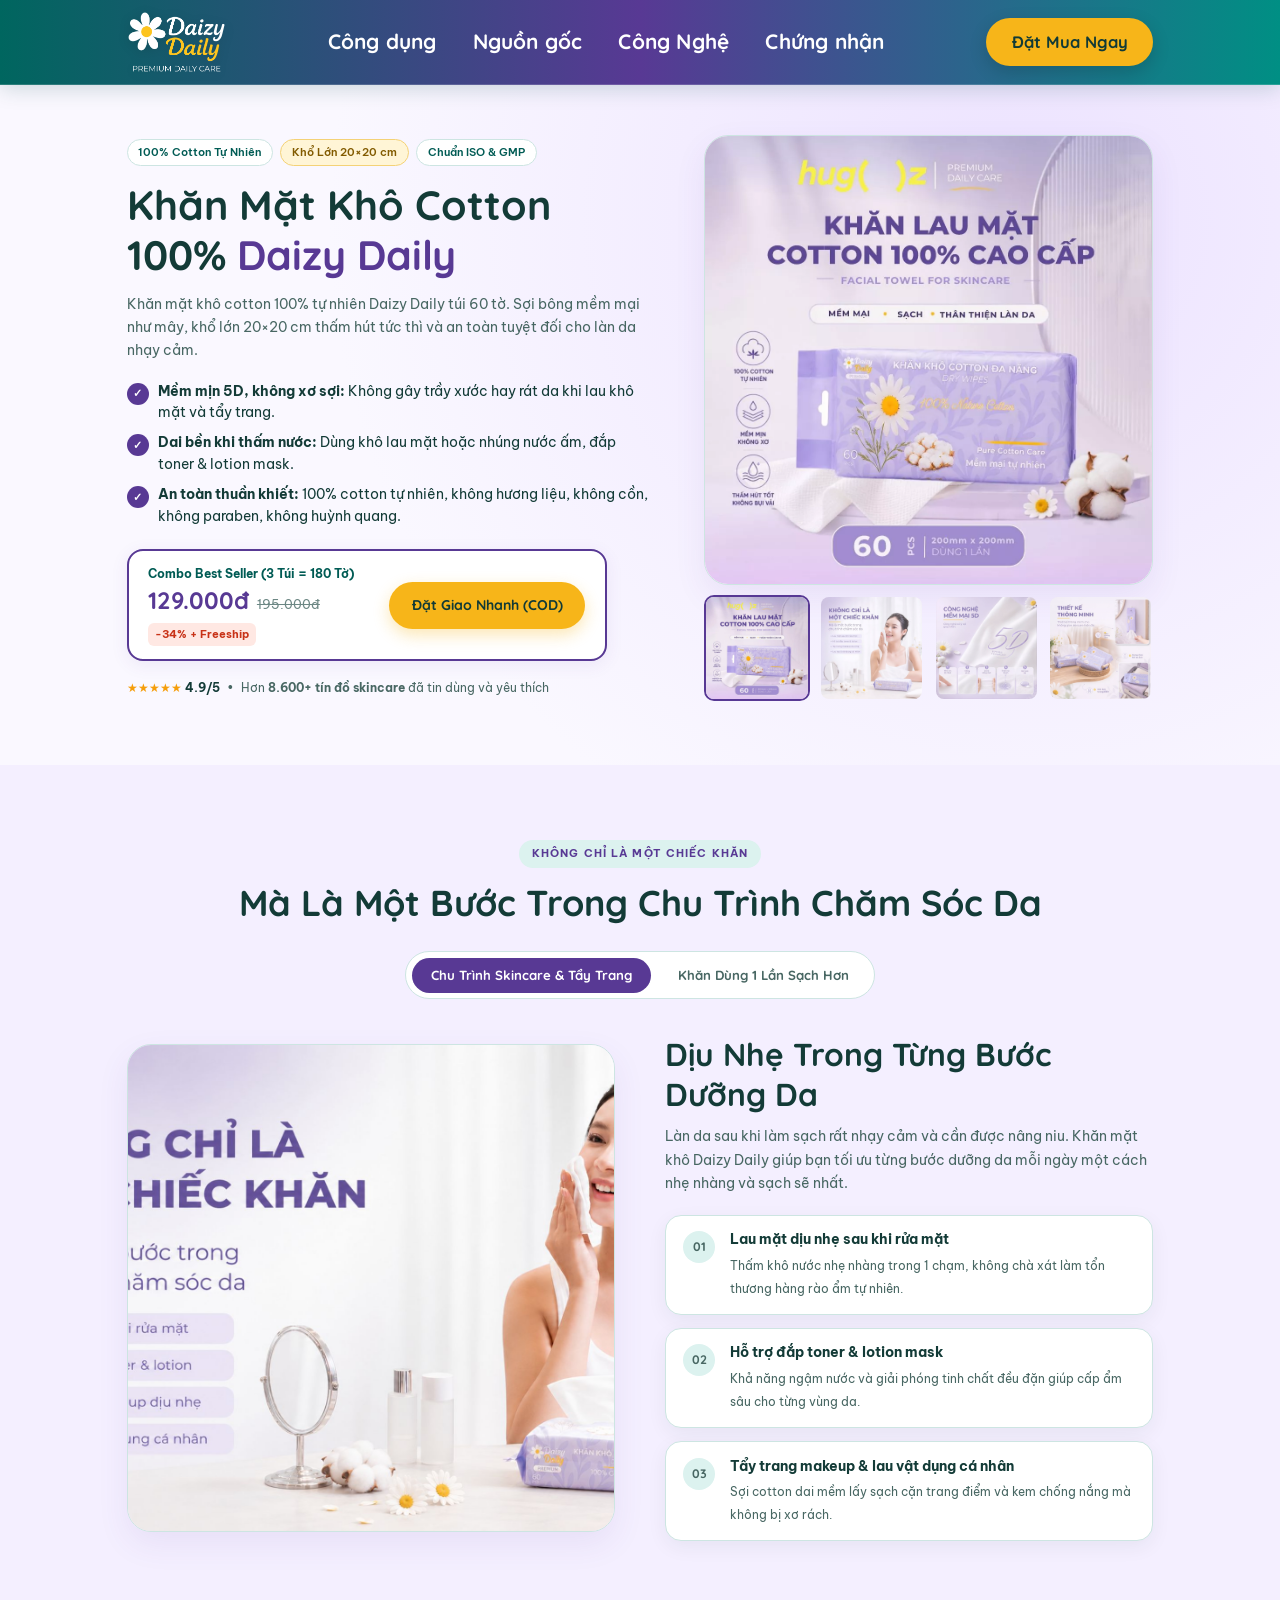
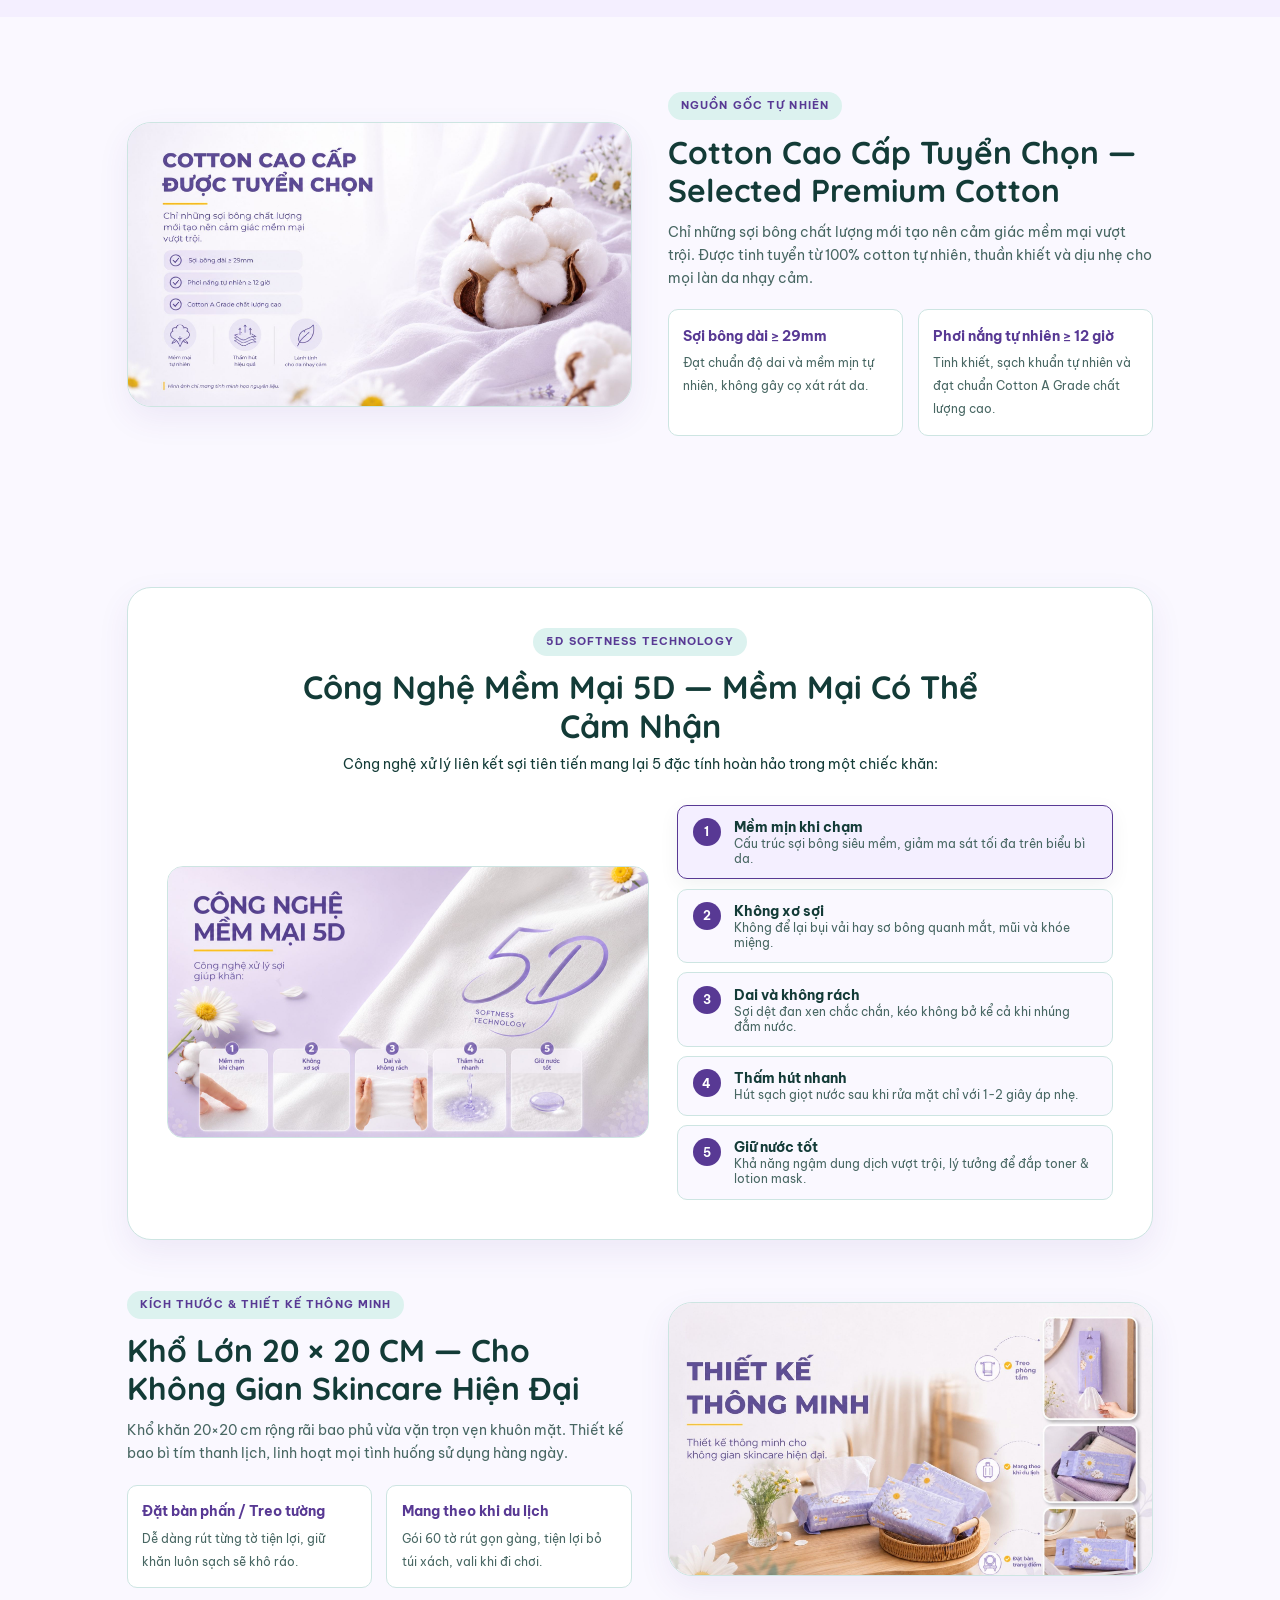
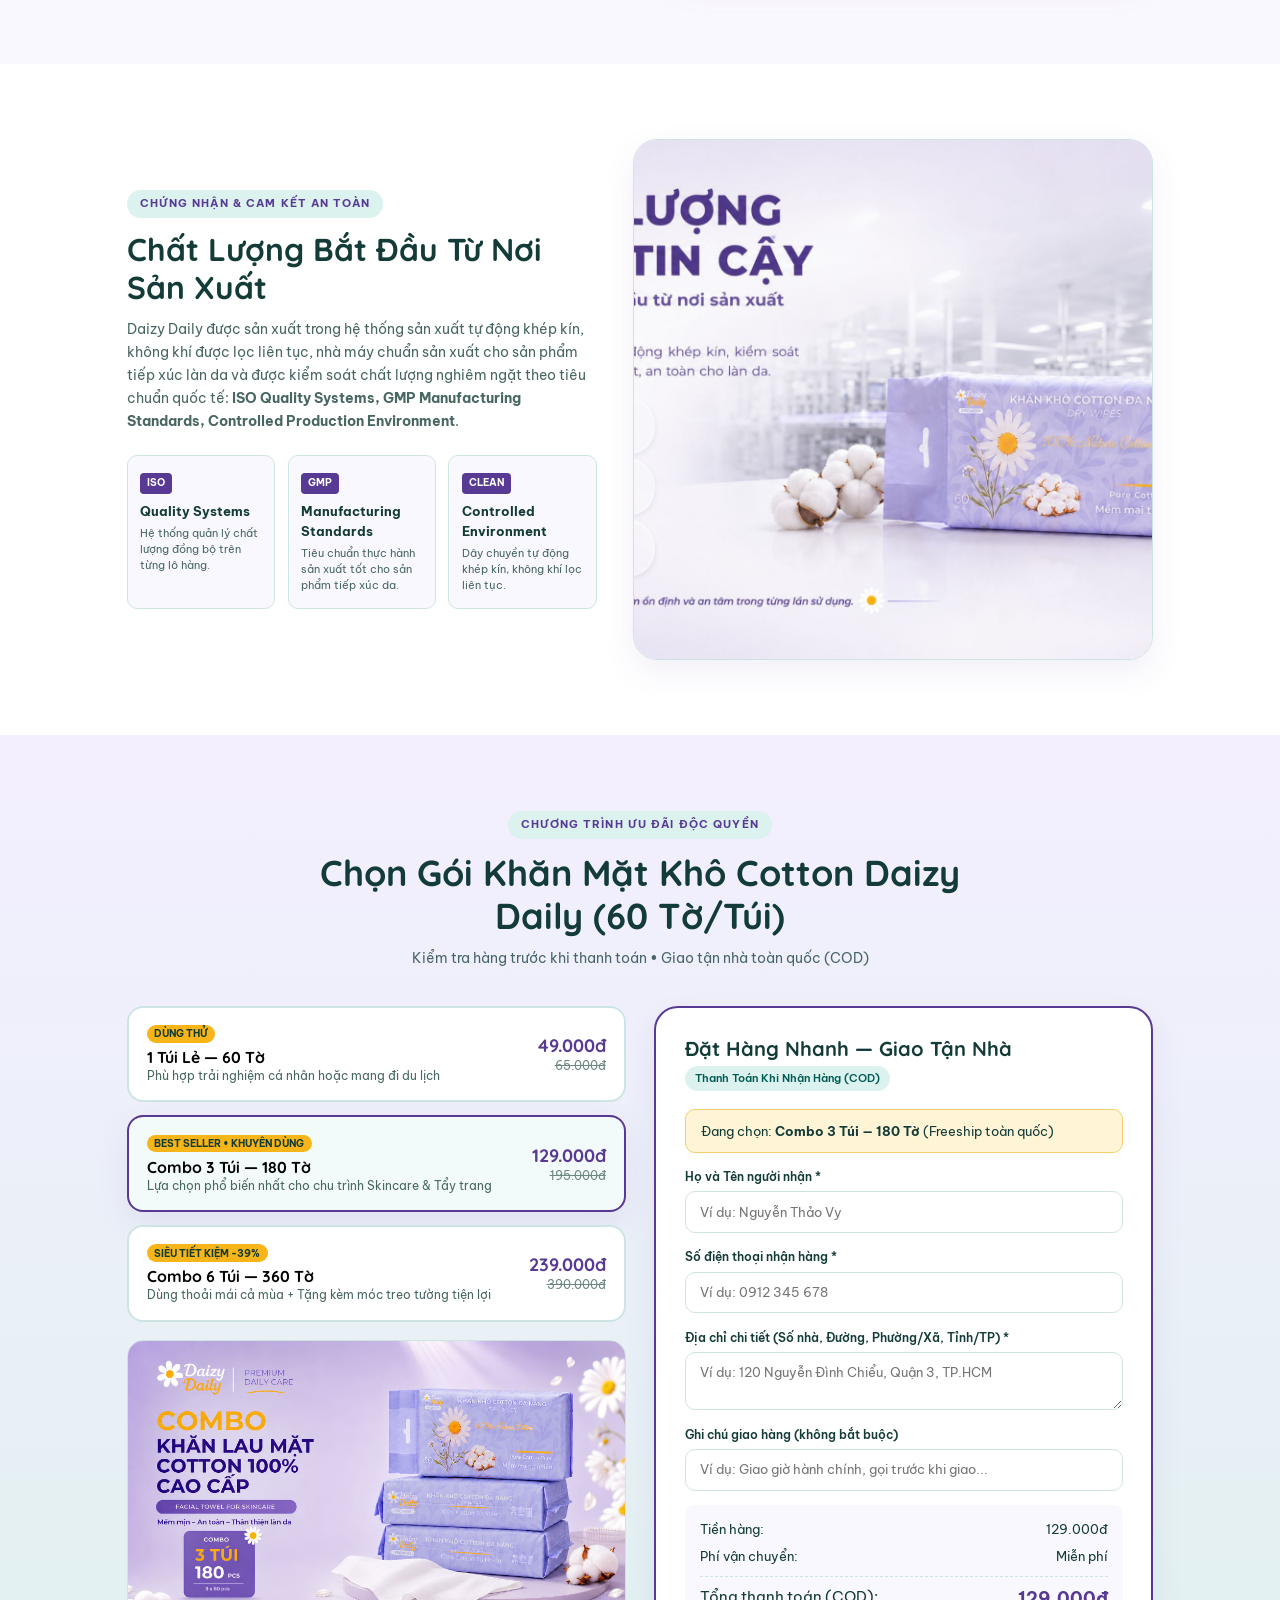
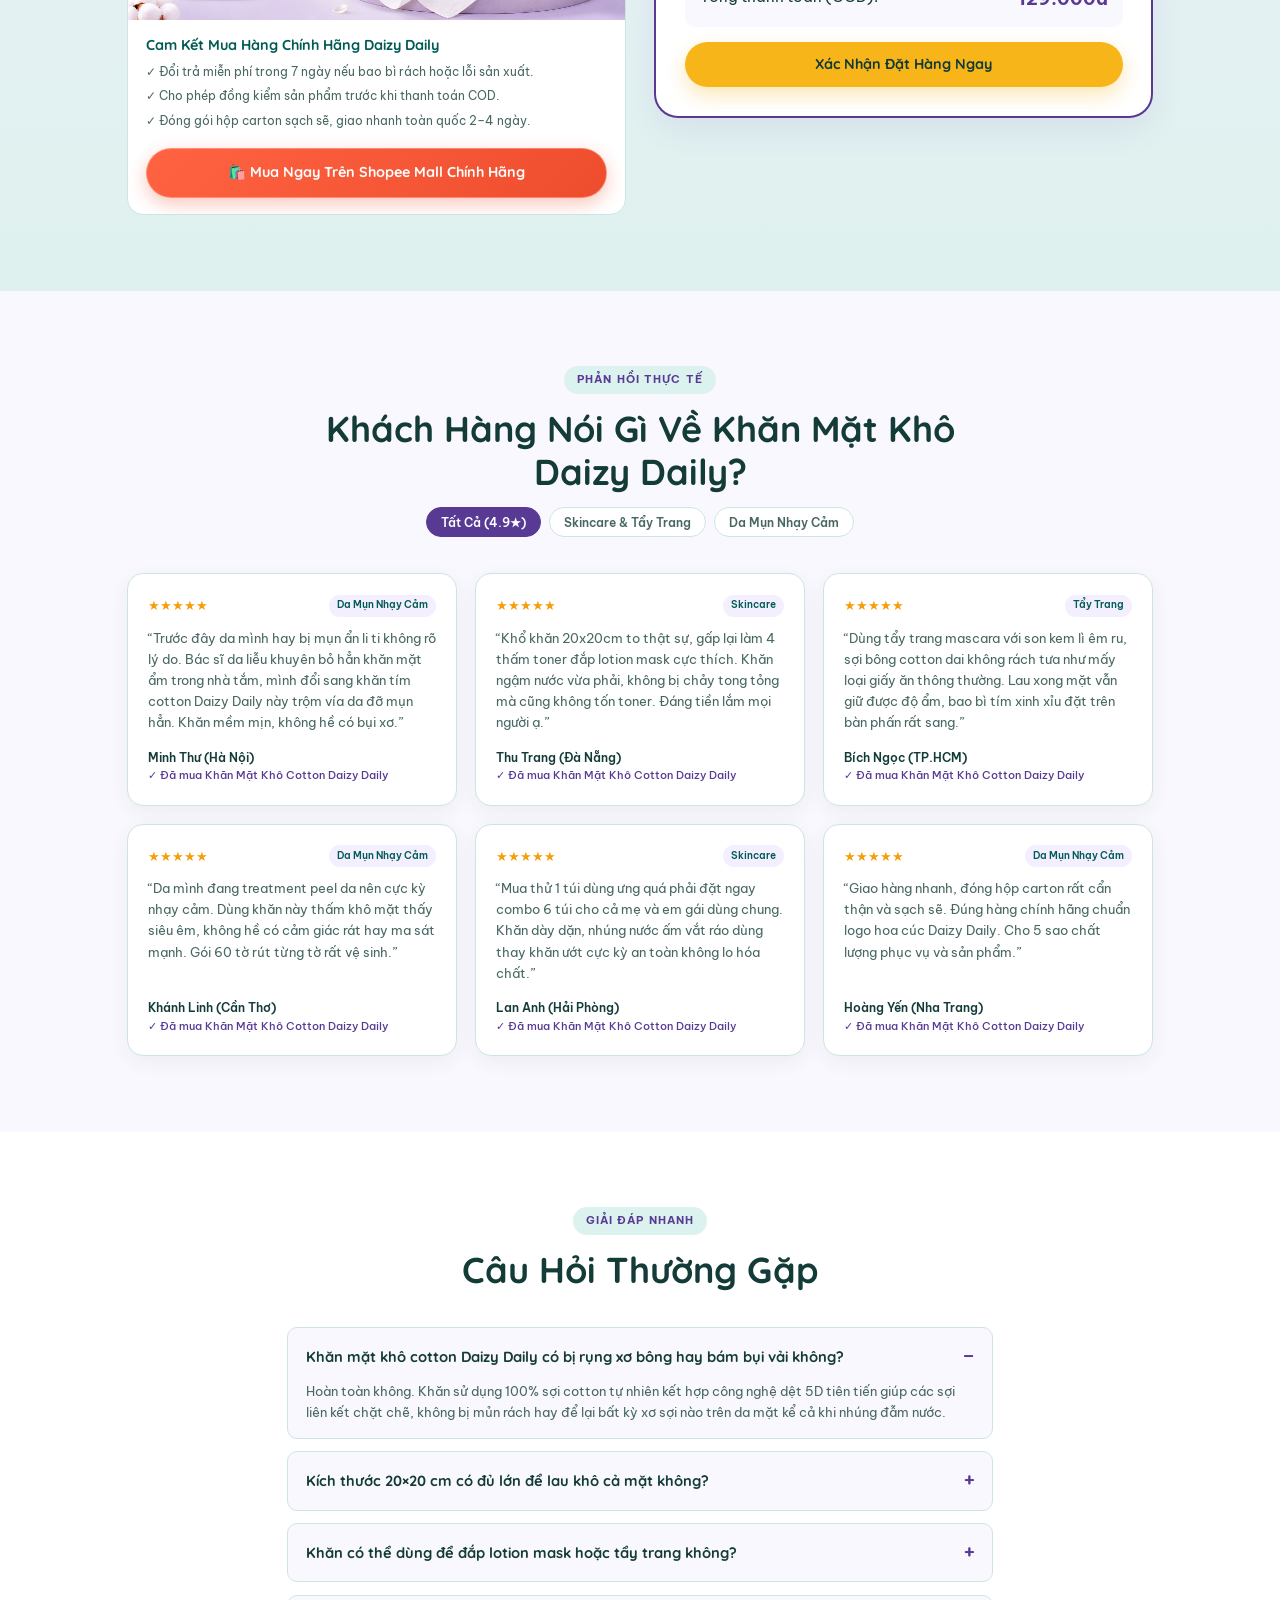
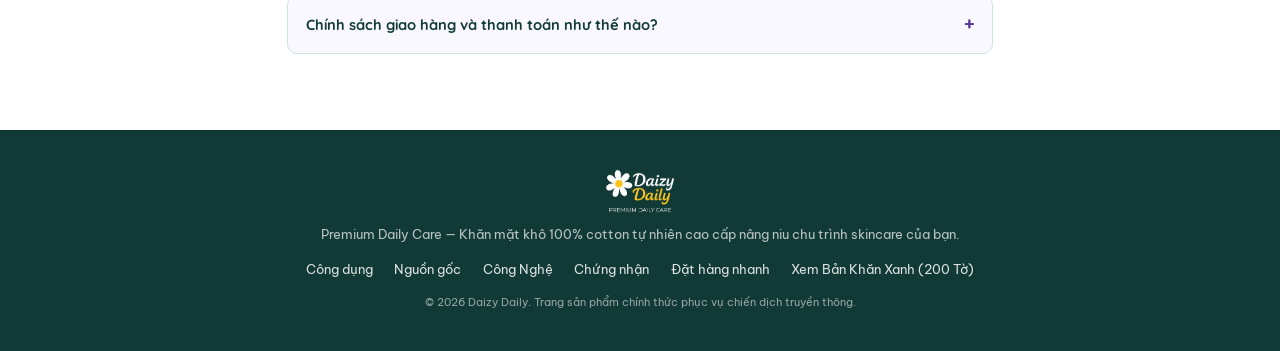
==== commit 5e341af2: "Refactor purple cotton landing page to match exact structure and components of green towel page" ====
--- a/cotton/index.html
+++ b/cotton/index.html
@@ -4,57 +4,43 @@
   <meta charset="UTF-8" />
   <meta name="viewport" content="width=device-width, initial-scale=1.0" />
   <title>Daizy Daily — Khăn Mặt Khô Cotton 100% Cao Cấp (Túi 60 Tờ 20×20cm)</title>
-  <meta name="description" content="Khăn mặt khô 100% cotton tự nhiên Daizy Daily cho chu trình skincare. Khổ lớn 20x20cm, công nghệ mềm mại 5D, không xơ sợi, an toàn cho da nhạy cảm." />
-
-  <!-- Open Graph Metadata (Facebook Ads & Sharing) -->
+  <meta name="description" content="Khăn mặt khô dùng 1 lần Daizy Daily 100% cotton tự nhiên cao cấp túi 60 tờ. Mềm mại, sạch sẽ, không xơ sợi, an toàn cho da mụn và chu trình skincare." />
+
+  <!-- Open Graph Metadata -->
   <meta property="og:title" content="Daizy Daily — Khăn Mặt Khô Cotton 100% Cao Cấp (60 Tờ)" />
-  <meta property="og:description" content="Mềm mại • Sạch • Thân thiện làn da. 100% Cotton tự nhiên, công nghệ 5D không xơ sợi. Trải nghiệm bước chăm da dịu lành mỗi ngày." />
+  <meta property="og:description" content="100% Cotton tự nhiên, công nghệ mềm mại 5D, đạt chuẩn ISO & GMP. An toàn tuyệt đối cho da nhạy cảm." />
   <meta property="og:image" content="../assets/purple/hero-banner.jpg" />
   <meta property="og:type" content="product" />
 
-  <!-- Google Fonts -->
   <link rel="preconnect" href="https://fonts.googleapis.com" />
   <link rel="preconnect" href="https://fonts.gstatic.com" crossorigin />
-  <link href="https://fonts.googleapis.com/css2?family=Be+Vietnam+Pro:wght@400;500;600;700&family=Quicksand:wght@600;700;800&display=swap" rel="stylesheet" />
-
-  <!-- Stylesheet -->
-  <link rel="stylesheet" href="../cotton.css?v=20261117-01" />
+  <link href="https://fonts.googleapis.com/css2?family=Be+Vietnam+Pro:wght@400;500;600;700&family=Quicksand:wght@600;700&display=swap" rel="stylesheet" />
+
+  <link rel="stylesheet" href="../cotton.css?v=20261117-02" />
 </head>
 <body>
-
-  <!-- Top Announcement Bar -->
-  <aside class="announcement-bar">
-    <span>🌸 Ưu đãi ra mắt Khăn Tím Cotton 100%: Giảm đến 39% + Miễn phí vận chuyển toàn quốc</span>
-    <a href="#order">Đặt mua ngay &rarr;</a>
-  </aside>
-
-  <!-- Site Header (Single-row mobile responsive) -->
+  <!-- Header (Nền tím thương hiệu để tôn logo chính thức Daizy Daily) -->
   <header class="site-header" id="siteHeader">
     <div class="container header-inner">
       <a href="#top" class="brand-logo" aria-label="Trang chủ Daizy Daily">
         <img src="../assets/daizy-logo.png" alt="Logo thương hiệu Daizy Daily" class="brand-logo-img" />
       </a>
 
-      <nav class="header-nav" aria-label="Điều hướng sản phẩm">
-        <a href="#routine">Skincare</a>
-        <a href="#cotton">Cotton 100%</a>
-        <a href="#softness">Công nghệ 5D</a>
-        <a href="#design">Khổ 20x20</a>
-        <a href="#order">Ưu đãi</a>
+      <nav class="header-nav" aria-label="Điều hướng chính">
+        <a href="#usage">Công dụng</a>
+        <a href="#origin">Nguồn gốc</a>
+        <a href="#technology">Công Nghệ</a>
+        <a href="#quality">Chứng nhận</a>
       </nav>
 
       <div class="header-actions">
-        <a href="#order" class="btn btn-header">
-          Đặt Mua Ngay
-        </a>
+        <a href="#order" class="btn btn-cta btn-header">Đặt Mua Ngay</a>
       </div>
     </div>
   </header>
 
   <main id="top">
-    <!-- ======================================================================
-         01. HERO SECTION (Conversion & Visual First)
-         ====================================================================== -->
+    <!-- Hero Section (Above the Fold Conversion) -->
     <section class="hero">
       <div class="container hero-grid">
         <div class="hero-content">
@@ -65,41 +51,39 @@
           </div>
 
           <h1 class="hero-title">
-            Khăn Mặt Khô Cotton 100% Cao Cấp <span class="highlight-purple">Daizy Daily</span>
+            Khăn Mặt Khô Cotton 100% <span class="highlight-teal">Daizy Daily</span>
           </h1>
 
           <p class="hero-subtitle">
-            <strong>Facial Towel For Skincare</strong> — Mềm mại, sạch sẽ, không xơ sợi và thân thiện tuyệt đối với làn da nhạy cảm. Bước đệm dịu dàng cho chu trình dưỡng da hoàn hảo mỗi ngày.
+            Khăn mặt khô cotton 100% tự nhiên Daizy Daily túi 60 tờ. Sợi bông mềm mại như mây, khổ lớn 20×20 cm thấm hút tức thì và an toàn tuyệt đối cho làn da nhạy cảm.
           </p>
 
           <ul class="hero-bullets">
             <li>
-              <span class="check-icon-purple">✓</span>
-              <span><strong>100% Cotton tự nhiên:</strong> Sợi bông dài tuyển chọn mềm mại như nhung, không gây trầy xước bề mặt da.</span>
+              <span class="check-icon">✓</span>
+              <span><strong>Mềm mịn 5D, không xơ sợi:</strong> Không gây trầy xước hay rát da khi lau khô mặt và tẩy trang.</span>
             </li>
             <li>
-              <span class="check-icon-purple">✓</span>
-              <span><strong>Không xơ sợi, không vụn rách:</strong> Thoải mái lau khô mặt hoặc nhúng nước ấm, đắp toner không bám bụi bông.</span>
+              <span class="check-icon">✓</span>
+              <span><strong>Dai bền khi thấm nước:</strong> Dùng khô lau mặt hoặc nhúng nước ấm, đắp toner &amp; lotion mask.</span>
             </li>
             <li>
-              <span class="check-icon-purple">✓</span>
-              <span><strong>Kích thước chuẩn 20×20 cm:</strong> Bao phủ trọn vẹn khuôn mặt, độ dày dặn vượt trội và thấm hút tức thì.</span>
+              <span class="check-icon">✓</span>
+              <span><strong>An toàn thuần khiết:</strong> 100% cotton tự nhiên, không hương liệu, không cồn, không paraben, không huỳnh quang.</span>
             </li>
           </ul>
 
-          <!-- On Mobile, hero-media renders here above offer card via CSS order -->
-
           <div class="hero-offer-card">
             <div class="offer-price-wrap">
-              <span class="offer-label">Combo Khuyên Dùng (3 Túi = 180 Tờ)</span>
+              <span class="offer-label">Combo Best Seller (3 Túi = 180 Tờ)</span>
               <div class="offer-prices">
-                <strong class="price-now">129.000đ</strong>
-                <span class="price-old">195.000đ</span>
+                <strong class="price-now" id="heroPriceNow">129.000đ</strong>
+                <span class="price-old" id="heroPriceOld">195.000đ</span>
                 <span class="discount-tag">-34% + Freeship</span>
               </div>
             </div>
             <div class="hero-cta-group">
-              <a href="#order" class="btn btn-cta">
+              <a href="#order" class="btn btn-cta" data-track="HeroOrderClick">
                 Đặt Giao Nhanh (COD)
               </a>
             </div>
@@ -112,22 +96,21 @@
           </div>
         </div>
 
-        <!-- Hero Media Gallery -->
         <div class="hero-media">
           <div class="hero-visual-box">
-            <img src="../assets/purple/hero-square.webp" alt="Khăn mặt khô Cotton 100% Daizy Daily 60 tờ màu tím" id="heroMainImg" />
+            <img src="../assets/purple/hero-square.webp" alt="Khăn mặt khô Cotton 100% cao cấp Daizy Daily túi tím 60 tờ" id="heroMainImg" />
           </div>
           <div class="hero-thumbs">
-            <button class="thumb-btn active" data-img="../assets/purple/hero-square.webp" aria-label="Xem gói khăn mặt khô cotton 60 tờ">
-              <img src="../assets/purple/hero-square.webp" alt="Gói khăn mặt khô 60 tờ Daizy Daily" />
+            <button class="thumb-btn active" data-img="../assets/purple/hero-square.webp" aria-label="Xem ảnh khăn mặt khô cotton 100% Daizy Daily">
+              <img src="../assets/purple/hero-square.webp" alt="Khăn mặt khô cotton 60 tờ" />
             </button>
-            <button class="thumb-btn" data-img="../assets/purple/skincare-routine-sq.webp" aria-label="Xem bước skincare lau mặt và tẩy trang">
+            <button class="thumb-btn" data-img="../assets/purple/skincare-routine-sq.webp" aria-label="Xem ảnh bước skincare lau mặt và tẩy trang">
               <img src="../assets/purple/skincare-routine-sq.webp" alt="Skincare lau mặt nhẹ nhàng" />
             </button>
-            <button class="thumb-btn" data-img="../assets/purple/softness-5d-sq.webp" aria-label="Xem công nghệ mềm mại 5D">
-              <img src="../assets/purple/softness-5d-sq.webp" alt="Công nghệ 5D Softness" />
+            <button class="thumb-btn" data-img="../assets/purple/softness-5d-sq.webp" aria-label="Xem ảnh công nghệ mềm mại 5D">
+              <img src="../assets/purple/softness-5d-sq.webp" alt="Công nghệ mềm mại 5D" />
             </button>
-            <button class="thumb-btn" data-img="../assets/purple/smart-design-sq.webp" aria-label="Xem thiết kế thông minh tiện lợi">
+            <button class="thumb-btn" data-img="../assets/purple/smart-design-sq.webp" aria-label="Xem ảnh thiết kế thông minh">
               <img src="../assets/purple/smart-design-sq.webp" alt="Thiết kế thông minh tiện lợi" />
             </button>
           </div>
@@ -135,653 +118,415 @@
       </div>
     </section>
 
-    <!-- ======================================================================
-         02. KHÔNG CHỈ LÀ MỘT CHIẾC KHĂN — BƯỚC TRONG CHU TRÌNH CHĂM SÓC DA
-         ====================================================================== -->
-    <section class="routine-section section-pad" id="routine">
-      <div class="container routine-grid">
-        <div class="routine-image-box">
-          <img src="../assets/purple/skincare-routine.jpg" alt="Không chỉ là một chiếc khăn mà là một bước trong chu trình chăm sóc da" loading="lazy" />
-        </div>
-        <div class="routine-content">
-          <span class="eyebrow">Chu Trình Skincare Khoa Học</span>
-          <h3>Không Chỉ Là Một Chiếc Khăn</h3>
-          <p class="lead">Mà Là Một Bước Trong Chu Trình Chăm Sóc Da Của Bạn</p>
-          <div class="routine-steps-list">
-            <div class="routine-step-card">
-              <span class="step-num">01</span>
-              <div class="step-info">
-                <strong>Lau mặt dịu nhẹ sau khi rửa mặt</strong>
-                <p>Thấm khô nước nhẹ nhàng, không chà xát làm tổn thương hàng rào ẩm tự nhiên của da.</p>
-              </div>
-            </div>
-            <div class="routine-step-card">
-              <span class="step-num">02</span>
-              <div class="step-info">
-                <strong>Hỗ trợ đắp toner &amp; lotion mask</strong>
-                <p>Khả năng giữ nước và giải phóng tinh chất đều đặn giúp cấp ẩm sâu cho từng vùng da.</p>
-              </div>
-            </div>
-            <div class="routine-step-card">
-              <span class="step-num">03</span>
-              <div class="step-info">
-                <strong>Tẩy trang makeup dịu nhẹ</strong>
-                <p>Kết hợp nước tẩy trang lấy sạch bụi bẩn, kem chống nắng và lớp makeup mà không bị xơ rách.</p>
-              </div>
-            </div>
-            <div class="routine-step-card">
-              <span class="step-num">04</span>
-              <div class="step-info">
-                <strong>Lau tay &amp; vật dụng cá nhân</strong>
-                <p>Dùng 1 lần tiện lợi, vệ sinh cọ trang điểm, bàn phấn hoặc vật dụng cá nhân cực kỳ sạch sẽ.</p>
-              </div>
-            </div>
-          </div>
-        </div>
-      </div>
-    </section>
-
-    <!-- ======================================================================
-         03. COTTON CAO CẤP ĐƯỢC TUYỂN CHỌN (SELECTED PREMIUM COTTON)
-         ====================================================================== -->
-    <section class="cotton-section section-pad" id="cotton">
-      <div class="container cotton-grid">
-        <div class="cotton-content">
-          <span class="eyebrow">Selected Premium Cotton</span>
-          <h3>Cotton Cao Cấp Được Tuyển Chọn</h3>
-          <p class="desc">
-            Chỉ những sợi bông chất lượng cao nhất mới tạo nên cảm giác mềm mại vượt trội trên từng cái chạm vào da mặt.
+    <!-- Công dụng (2-in-1 Interactive Tabs) — Không chỉ là một chiếc khăn -->
+    <section class="usage section-pad" id="usage">
+      <div class="container">
+        <div class="section-heading center heading-wide">
+          <span class="eyebrow">Không Chỉ Là Một Chiếc Khăn</span>
+          <h2 class="usage-title-nowrap">Mà Là Một Bước Trong Chu Trình Chăm Sóc Da</h2>
+          <div class="usage-tabs" role="tablist">
+            <button class="usage-tab active" data-usage="skincare" role="tab" aria-selected="true">
+              Chu Trình Skincare &amp; Tẩy Trang
+            </button>
+            <button class="usage-tab" data-usage="hygiene" role="tab" aria-selected="false">
+              Khăn Dùng 1 Lần Sạch Hơn
+            </button>
+          </div>
+        </div>
+
+        <!-- Tab 1: Skincare & Tẩy Trang -->
+        <div class="usage-panel active" id="panel-skincare">
+          <div class="usage-grid">
+            <div class="usage-gallery">
+              <img src="../assets/purple/skincare-routine.jpg" alt="Không chỉ là một chiếc khăn mà là một bước trong chu trình chăm sóc da" />
+            </div>
+            <div class="usage-details">
+              <h3>Dịu Nhẹ Trong Từng Bước Dưỡng Da</h3>
+              <p>
+                Làn da sau khi làm sạch rất nhạy cảm và cần được nâng niu. Khăn mặt khô Daizy Daily giúp bạn tối ưu từng bước dưỡng da mỗi ngày một cách nhẹ nhàng và sạch sẽ nhất.
+              </p>
+              <div class="use-case-list">
+                <div class="use-case">
+                  <span class="uc-dot">01</span>
+                  <div>
+                    <strong>Lau mặt dịu nhẹ sau khi rửa mặt</strong>
+                    <span>Thấm khô nước nhẹ nhàng trong 1 chạm, không chà xát làm tổn thương hàng rào ẩm tự nhiên.</span>
+                  </div>
+                </div>
+                <div class="use-case">
+                  <span class="uc-dot">02</span>
+                  <div>
+                    <strong>Hỗ trợ đắp toner &amp; lotion mask</strong>
+                    <span>Khả năng ngậm nước và giải phóng tinh chất đều đặn giúp cấp ẩm sâu cho từng vùng da.</span>
+                  </div>
+                </div>
+                <div class="use-case">
+                  <span class="uc-dot">03</span>
+                  <div>
+                    <strong>Tẩy trang makeup &amp; lau vật dụng cá nhân</strong>
+                    <span>Sợi cotton dai mềm lấy sạch cặn trang điểm và kem chống nắng mà không bị xơ rách.</span>
+                  </div>
+                </div>
+              </div>
+            </div>
+          </div>
+        </div>
+
+        <!-- Tab 2: Khăn dùng 1 lần sạch hơn -->
+        <div class="usage-panel" id="panel-hygiene">
+          <div class="usage-grid">
+            <div class="usage-gallery">
+              <img src="../assets/purple/hygiene-clean.jpg" alt="Khăn dùng 1 lần sạch hơn cho làn da Daizy Daily" />
+            </div>
+            <div class="usage-details">
+              <h3>Khăn Dùng 1 Lần Sạch Hơn Cho Làn Da</h3>
+              <p>
+                Khăn mặt vải treo nhà tắm ẩm ướt là nơi tích tụ hàng triệu vi khuẩn và nấm mốc — nguyên nhân hàng đầu gây mụn ẩn dai dẳng. Daizy Daily mang lại sự sạch sẽ chuẩn da liễu.
+              </p>
+              <div class="use-case-list">
+                <div class="use-case">
+                  <span class="uc-dot">01</span>
+                  <div>
+                    <strong>Sạch sẽ vệ sinh tuyệt đối</strong>
+                    <span>Dùng 1 lần duy nhất rồi bỏ, ngăn ngừa vi khuẩn quay trở lại tiếp xúc da mặt.</span>
+                  </div>
+                </div>
+                <div class="use-case">
+                  <span class="uc-dot">02</span>
+                  <div>
+                    <strong>Hạn chế nguy cơ vi khuẩn từ khăn ẩm</strong>
+                    <span>Tạm biệt cảm giác ẩm mốc, mùi hôi khó chịu và nguy cơ kích ứng cho da mụn.</span>
+                  </div>
+                </div>
+                <div class="use-case">
+                  <span class="uc-dot">03</span>
+                  <div>
+                    <strong>An toàn và tiện lợi mỗi ngày</strong>
+                    <span>Không hương liệu, không cồn, rút từng tờ nhanh gọn đặt ngay bàn trang điểm.</span>
+                  </div>
+                </div>
+              </div>
+            </div>
+          </div>
+        </div>
+      </div>
+    </section>
+
+    <!-- Nguồn gốc (Cotton Cao Cấp Được Tuyển Chọn) -->
+    <section class="origin section-pad" id="origin">
+      <div class="container">
+        <div class="tech-feature-grid">
+          <div class="tech-image-card">
+            <img src="../assets/purple/cotton-origin.jpg" alt="Cotton cao cấp được tuyển chọn Selected Premium Cotton" />
+          </div>
+          <div class="tech-copy">
+            <span class="eyebrow">Nguồn Gốc Tự Nhiên</span>
+            <h2>Cotton Cao Cấp Tuyển Chọn — Selected Premium Cotton</h2>
+            <p>
+              Chỉ những sợi bông chất lượng mới tạo nên cảm giác mềm mại vượt trội. Được tinh tuyển từ 100% cotton tự nhiên, thuần khiết và dịu nhẹ cho mọi làn da nhạy cảm.
+            </p>
+            <div class="mini-features">
+              <div class="mini-item">
+                <strong>Sợi bông dài ≥ 29mm</strong>
+                <span>Đạt chuẩn độ dai và mềm mịn tự nhiên, không gây cọ xát rát da.</span>
+              </div>
+              <div class="mini-item">
+                <strong>Phơi nắng tự nhiên ≥ 12 giờ</strong>
+                <span>Tinh khiết, sạch khuẩn tự nhiên và đạt chuẩn Cotton A Grade chất lượng cao.</span>
+              </div>
+            </div>
+          </div>
+        </div>
+      </div>
+    </section>
+
+    <!-- Công Nghệ (5D Softness & Khổ Lớn 20x20 Thiết Kế Thông Minh) -->
+    <section class="technology section-pad" id="technology">
+      <div class="container">
+        <div class="softness-banner">
+          <div class="softness-header">
+            <span class="eyebrow">5D Softness Technology</span>
+            <h2>Công Nghệ Mềm Mại 5D — Mềm Mại Có Thể Cảm Nhận</h2>
+            <p>Công nghệ xử lý liên kết sợi tiên tiến mang lại 5 đặc tính hoàn hảo trong một chiếc khăn:</p>
+          </div>
+
+          <div class="softness-layout">
+            <div class="softness-img">
+              <img src="../assets/purple/softness-5d.jpg" alt="Công nghệ mềm mại 5D của khăn mặt khô Daizy Daily" />
+            </div>
+            <div class="softness-steps" id="softnessSteps">
+              <button class="step-pill active" data-step="0">
+                <span class="step-num">1</span>
+                <div>
+                  <strong>Mềm mịn khi chạm</strong>
+                  <p>Cấu trúc sợi bông siêu mềm, giảm ma sát tối đa trên biểu bì da.</p>
+                </div>
+              </button>
+              <button class="step-pill" data-step="1">
+                <span class="step-num">2</span>
+                <div>
+                  <strong>Không xơ sợi</strong>
+                  <p>Không để lại bụi vải hay sơ bông quanh mắt, mũi và khóe miệng.</p>
+                </div>
+              </button>
+              <button class="step-pill" data-step="2">
+                <span class="step-num">3</span>
+                <div>
+                  <strong>Dai và không rách</strong>
+                  <p>Sợi dệt đan xen chắc chắn, kéo không bở kể cả khi nhúng đẫm nước.</p>
+                </div>
+              </button>
+              <button class="step-pill" data-step="3">
+                <span class="step-num">4</span>
+                <div>
+                  <strong>Thấm hút nhanh</strong>
+                  <p>Hút sạch giọt nước sau khi rửa mặt chỉ với 1-2 giây áp nhẹ.</p>
+                </div>
+              </button>
+              <button class="step-pill" data-step="4">
+                <span class="step-num">5</span>
+                <div>
+                  <strong>Giữ nước tốt</strong>
+                  <p>Khả năng ngậm dung dịch vượt trội, lý tưởng để đắp toner &amp; lotion mask.</p>
+                </div>
+              </button>
+            </div>
+          </div>
+        </div>
+
+        <!-- Thiết kế thông minh & Khổ lớn 20x20 -->
+        <div class="hanging-feature-grid">
+          <div class="tech-copy">
+            <span class="eyebrow">Kích Thước &amp; Thiết Kế Thông Minh</span>
+            <h2>Khổ Lớn 20 × 20 CM — Cho Không Gian Skincare Hiện Đại</h2>
+            <p>
+              Khổ khăn 20×20 cm rộng rãi bao phủ vừa vặn trọn vẹn khuôn mặt. Thiết kế bao bì tím thanh lịch, linh hoạt mọi tình huống sử dụng hàng ngày.
+            </p>
+            <div class="mini-features">
+              <div class="mini-item">
+                <strong>Đặt bàn phấn / Treo tường</strong>
+                <span>Dễ dàng rút từng tờ tiện lợi, giữ khăn luôn sạch sẽ khô ráo.</span>
+              </div>
+              <div class="mini-item">
+                <strong>Mang theo khi du lịch</strong>
+                <span>Gói 60 tờ rút gọn gàng, tiện lợi bỏ túi xách, vali khi đi chơi.</span>
+              </div>
+            </div>
+          </div>
+          <div class="tech-image-card">
+            <img src="../assets/purple/smart-design.jpg" alt="Thiết kế thông minh đặt bàn trang điểm treo phòng tắm và mang theo khi du lịch" />
+          </div>
+        </div>
+      </div>
+    </section>
+
+    <!-- Chứng nhận (Quality & Safety Authority) -->
+    <section class="quality section-pad" id="quality">
+      <div class="container quality-grid">
+        <div class="quality-copy">
+          <span class="eyebrow">Chứng Nhận &amp; Cam Kết An Toàn</span>
+          <h2>Chất Lượng Bắt Đầu Từ Nơi Sản Xuất</h2>
+          <p>
+            Daizy Daily được sản xuất trong hệ thống sản xuất tự động khép kín, không khí được lọc liên tục, nhà máy chuẩn sản xuất cho sản phẩm tiếp xúc làn da và được kiểm soát chất lượng nghiêm ngặt theo tiêu chuẩn quốc tế: <strong>ISO Quality Systems, GMP Manufacturing Standards, Controlled Production Environment</strong>.
           </p>
 
-          <div class="cotton-specs-card">
-            <div class="cotton-spec-item">
-              <span class="check-icon-purple">✓</span>
-              <span>Sợi bông dài &ge; 29mm — Đạt chuẩn độ mềm và dai tự nhiên</span>
-            </div>
-            <div class="cotton-spec-item">
-              <span class="check-icon-purple">✓</span>
-              <span>Phơi nắng tự nhiên &ge; 12 giờ — Tinh khiết và kháng khuẩn tự nhiên</span>
-            </div>
-            <div class="cotton-spec-item">
-              <span class="check-icon-purple">✓</span>
-              <span>Cotton A Grade chất lượng cao — Thuần khiết không pha tạp</span>
-            </div>
-          </div>
-
-          <div class="cotton-badges">
-            <span class="cotton-badge">☁️ Mềm mại tự nhiên</span>
-            <span class="cotton-badge">💧 Thấm hút hiệu quả</span>
-            <span class="cotton-badge">🌿 Lành tính cho da nhạy cảm</span>
-          </div>
-          <small style="display:block; margin-top:0.8rem; color:var(--ink-muted); font-size:0.75rem;">* Hình ảnh chỉ mang tính minh họa nguyên liệu tự nhiên.</small>
-        </div>
-
-        <div class="cotton-image-box">
-          <img src="../assets/purple/cotton-origin.jpg" alt="Nguyên liệu sợi bông Cotton tuyển chọn cao cấp Daizy Daily" loading="lazy" />
-        </div>
-      </div>
-    </section>
-
-    <!-- ======================================================================
-         04. KHĂN DÙNG 1 LẦN SẠCH HƠN CHO LÀN DA
-         ====================================================================== -->
-    <section class="hygiene-section section-pad">
-      <div class="container hygiene-grid">
-        <div class="hygiene-card-wrap">
-          <img src="../assets/purple/hygiene-clean.jpg" alt="Khăn dùng 1 lần sạch hơn cho làn da Daizy Daily" loading="lazy" />
-        </div>
-        <div class="hygiene-content">
-          <span class="eyebrow">Giải Pháp Cho Da Mụn &amp; Nhạy Cảm</span>
-          <h3>Khăn Dùng 1 Lần Sạch Hơn Cho Làn Da</h3>
-          <p style="color:var(--ink-secondary); margin-bottom:1.25rem;">
-            Khăn vải treo nhà tắm ẩm ướt là nơi tích tụ hàng triệu vi khuẩn nấm mốc — nguyên nhân hàng đầu gây mụn ẩn dai dẳng. Daizy Daily mang đến thói quen vệ sinh chuẩn da liễu:
-          </p>
-
-          <div class="hygiene-benefits-list">
-            <div class="hygiene-benefit-item">
-              <div>
-                <strong>✓ Sạch sẽ vệ sinh hơn</strong>
-                <span>Dùng 1 lần duy nhất rồi bỏ, ngăn ngừa vi khuẩn quay trở lại bề mặt da.</span>
-              </div>
-            </div>
-            <div class="hygiene-benefit-item">
-              <div>
-                <strong>✓ Hạn chế nguy cơ vi khuẩn từ khăn ẩm</strong>
-                <span>Tạm biệt cảm giác nhớt dính, mùi ẩm mốc khó chịu của khăn mặt truyền thống.</span>
-              </div>
-            </div>
-            <div class="hygiene-benefit-item">
-              <div>
-                <strong>✓ An toàn cho da</strong>
-                <span>Không huỳnh quang, không cồn, không hương liệu nhân tạo gây kích ứng da mụn.</span>
-              </div>
-            </div>
-            <div class="hygiene-benefit-item">
-              <div>
-                <strong>✓ Tiện lợi sử dụng mỗi ngày</strong>
-                <span>Rút từng tờ nhanh gọn, sạch sẽ ngay tại bàn trang điểm hay phòng tắm.</span>
-              </div>
-            </div>
-          </div>
-        </div>
-      </div>
-    </section>
-
-    <!-- ======================================================================
-         05. CÔNG NGHỆ MỀM MẠI 5D (5D SOFTNESS TECHNOLOGY)
-         ====================================================================== -->
-    <section class="tech-5d-section section-pad" id="softness">
-      <div class="container">
-        <div class="section-heading center">
-          <span class="eyebrow">5D Softness Technology</span>
-          <h2>Mềm Mại Có Thể Cảm Nhận</h2>
-          <p>Công nghệ xử lý liên kết sợi tiên tiến mang lại 5 đặc tính hoàn hảo trong một chiếc khăn:</p>
-        </div>
-
-        <div class="tech-5d-grid">
-          <div class="tech-5d-card">
-            <div class="tech-5d-num">1</div>
-            <h4>Mềm Mịn Khi Chạm</h4>
-            <p>Êm ái tựa cánh hoa cúc, không gây rát da khi lau khô mặt.</p>
-          </div>
-          <div class="tech-5d-card">
-            <div class="tech-5d-num">2</div>
-            <h4>Không Xơ Sợi</h4>
-            <p>Liên kết sợi dệt chặt chẽ, không bám bụi bông hay vụn vải lên mặt.</p>
-          </div>
-          <div class="tech-5d-card">
-            <div class="tech-5d-num">3</div>
-            <h4>Dai Và Không Rách</h4>
-            <p>Độ bền kéo giãn cao, không bở nát cả khi nhúng ướt và vắt mạnh.</p>
-          </div>
-          <div class="tech-5d-card">
-            <div class="tech-5d-num">4</div>
-            <h4>Thấm Hút Nhanh</h4>
-            <p>Hút sạch giọt nước trên da mặt chỉ trong vòng 1-2 giây tiếp xúc.</p>
-          </div>
-          <div class="tech-5d-card">
-            <div class="tech-5d-num">5</div>
-            <h4>Giữ Nước Tốt</h4>
-            <p>Khả năng ngậm dung dịch vượt trội, lý tưởng để đắp lotion mask.</p>
-          </div>
-        </div>
-
-        <div class="tech-5d-banner">
-          <img src="../assets/purple/softness-5d.jpg" alt="Công nghệ mềm mại 5D Daizy Daily 100% Cotton" loading="lazy" />
-        </div>
-      </div>
-    </section>
-
-    <!-- ======================================================================
-         06. KHỔ LỚN 20X20 CM & THIẾT KẾ THÔNG MINH
-         ====================================================================== -->
-    <section class="size-smart-section section-pad" id="design">
-      <div class="container">
-        <div class="section-heading center">
-          <span class="eyebrow">Kích Thước Lý Tưởng &amp; Tiện Lợi</span>
-          <h2>Khổ Lớn 20 × 20 CM — Thiết Kế Thông Minh</h2>
-          <p>Nghiên cứu tối ưu kích thước bao phủ vừa vặn khuôn mặt cho chu trình skincare hiện đại.</p>
-        </div>
-
-        <div class="size-smart-grid">
-          <!-- Col 1: Khổ lớn -->
-          <div class="feature-box">
-            <div class="feature-img-wrap">
-              <img src="../assets/purple/size-20x20.jpg" alt="Khăn mặt khổ lớn 20x20cm kích thước lý tưởng cho skincare" loading="lazy" />
-            </div>
-            <h3>Khổ Lớn 20 × 20 CM</h3>
-            <p>Đủ rộng để phủ đều cả khuôn mặt và vùng cổ chỉ với một tờ khăn, không cần phải chắp vá nhiều miếng nhỏ.</p>
-            <ul class="feature-check-list">
-              <li><span class="check-icon-purple">✓</span> Diện tích lớn hơn 35% so với khăn bông mini thông thường</li>
-              <li><span class="check-icon-purple">✓</span> Thấm trọn vẹn nước sau khi rửa mặt chỉ bằng 1 lần áp nhẹ</li>
-            </ul>
-          </div>
-
-          <!-- Col 2: Thiết kế thông minh -->
-          <div class="feature-box">
-            <div class="feature-img-wrap">
-              <img src="../assets/purple/smart-design.jpg" alt="Thiết kế thông minh treo phòng tắm đặt bàn trang điểm và du lịch" loading="lazy" />
-            </div>
-            <h3>Thiết Kế Đa Dụng Thông Minh</h3>
-            <p>Dễ dàng thích nghi với mọi không gian làm đẹp và tiện lợi mang theo bất cứ nơi đâu.</p>
-            <ul class="feature-check-list">
-              <li><span class="check-icon-purple">✓</span> <strong>Đặt bàn trang điểm:</strong> Rút từng tờ thanh lịch, luôn sẵn sàng cho bước toner &amp; tẩy trang</li>
-              <li><span class="check-icon-purple">✓</span> <strong>Treo phòng tắm:</strong> Có lỗ treo tiện lợi, giữ khăn luôn khô thoáng sạch sẽ</li>
-              <li><span class="check-icon-purple">✓</span> <strong>Mang theo khi du lịch:</strong> Gói 60 tờ nhỏ gọn, dễ dàng bỏ túi xách, vali</li>
-            </ul>
-          </div>
-        </div>
-      </div>
-    </section>
-
-    <!-- ======================================================================
-         07 & 08. NGHIÊN CỨU & CHẤT LƯỢNG SẢN XUẤT (ISO & GMP)
-         ====================================================================== -->
-    <section class="research-quality-section section-pad">
-      <div class="container">
-        <div class="section-heading center">
-          <span class="eyebrow">Research &amp; Quality</span>
-          <h2>Chất Lượng Có Thể Tin Tưởng</h2>
-          <p>Mỗi tờ khăn Daizy Daily đến tay khách hàng đều trải qua quy trình nghiên cứu và kiểm định khắt khe.</p>
-        </div>
-
-        <div class="rq-grid">
-          <!-- 07. Nghiên cứu -->
-          <div class="rq-card">
-            <div class="rq-img">
-              <img src="../assets/purple/research-lab.jpg" alt="Nghiên cứu cho trải nghiệm chăm da tốt hơn Daizy Daily" loading="lazy" />
-            </div>
-            <span class="eyebrow" style="align-self:flex-start;">Nghiên Cứu Thực Tế</span>
-            <h3>Nghiên Cứu Cho Trải Nghiệm Chăm Da Tốt Hơn</h3>
-            <p class="rq-desc">
-              Chúng tôi nghiên cứu từ nhu cầu thực tế của người dùng, thử nghiệm trong nhiều tình huống chăm sóc da khác nhau nhằm mang đến trải nghiệm dễ chịu nhất trong mỗi lần sử dụng.
-            </p>
-            <div class="rq-pill-row">
-              <span class="rq-pill">Thấu hiểu làn da</span>
-              <span class="rq-pill">Thử nghiệm đa tình huống</span>
-              <span class="rq-pill">Tối ưu trải nghiệm mỗi ngày</span>
-            </div>
-          </div>
-
-          <!-- 08. Nơi sản xuất -->
-          <div class="rq-card">
-            <div class="rq-img">
-              <img src="../assets/purple/factory-quality.jpg" alt="Chất lượng bắt đầu từ nơi sản xuất chuẩn ISO và GMP" loading="lazy" />
-            </div>
-            <span class="eyebrow" style="align-self:flex-start;">Tiêu Chuẩn Quốc Tế</span>
-            <h3>Chất Lượng Bắt Đầu Từ Nơi Sản Xuất</h3>
-            <p class="rq-desc">
-              Hệ thống sản xuất tự động khép kín, không khí được lọc liên tục đạt chuẩn phòng sạch cho sản phẩm tiếp xúc da mặt, kiểm soát nghiêm ngặt theo tiêu chuẩn quốc tế:
-            </p>
-            <div class="rq-pill-row">
-              <span class="rq-pill">ISO Quality Systems</span>
-              <span class="rq-pill">GMP Manufacturing Standards</span>
-              <span class="rq-pill">Controlled Production Environment</span>
-            </div>
-          </div>
-        </div>
-      </div>
-    </section>
-
-    <!-- ======================================================================
-         09. DAIZY DAILY — NÂNG NIU NHỮNG KHOẢNH KHẮC THƯỜNG NGÀY
-         ====================================================================== -->
-    <section class="brand-quote-section">
-      <div class="container">
-        <div class="brand-quote-card">
-          <div class="brand-quote-flower">🌼</div>
-          <h2>DAIZY DAILY</h2>
-          <p class="subtitle">Nâng Niu Những Khoảnh Khắc Thường Ngày</p>
-          <div class="brand-quote-lines">
-            <p>Một chiếc khăn mềm mại hơn.</p>
-            <p>Một thói quen sạch sẽ hơn.</p>
-            <p>Một khoảnh khắc dịu dàng hơn dành cho chính mình.</p>
-          </div>
-        </div>
-      </div>
-    </section>
-
-    <!-- ======================================================================
-         10. ĐẶT HÀNG & CHƯƠNG TRÌNH ƯU ĐÃI ĐỘC QUYỀN (#order)
-         ====================================================================== -->
+          <div class="cert-cards">
+            <div class="cert-item">
+              <span class="cert-tag">ISO</span>
+              <strong>Quality Systems</strong>
+              <p>Hệ thống quản lý chất lượng đồng bộ trên từng lô hàng.</p>
+            </div>
+            <div class="cert-item">
+              <span class="cert-tag">GMP</span>
+              <strong>Manufacturing Standards</strong>
+              <p>Tiêu chuẩn thực hành sản xuất tốt cho sản phẩm tiếp xúc da.</p>
+            </div>
+            <div class="cert-item">
+              <span class="cert-tag">CLEAN</span>
+              <strong>Controlled Environment</strong>
+              <p>Dây chuyền tự động khép kín, không khí lọc liên tục.</p>
+            </div>
+          </div>
+        </div>
+
+        <div class="quality-media">
+          <img src="../assets/purple/factory-quality.jpg" alt="Chất lượng đáng tin cậy - Quy trình sản xuất khép kín đạt chuẩn ISO và GMP của Daizy Daily" />
+        </div>
+      </div>
+    </section>
+
+    <!-- Combo Offer & Fast COD Checkout Section -->
     <section class="order-section section-pad" id="order">
       <div class="container">
         <div class="section-heading center">
           <span class="eyebrow">Chương Trình Ưu Đãi Độc Quyền</span>
-          <h2>Chọn Combo Khăn Mặt Khô Cotton Daizy Daily</h2>
-          <p>Kiểm tra hàng trước khi thanh toán • Giao tận nhà toàn quốc (COD) • Hoặc mua qua Shopee Mall</p>
+          <h2>Chọn Gói Khăn Mặt Khô Cotton Daizy Daily (60 Tờ/Túi)</h2>
+          <p class="order-sub">Kiểm tra hàng trước khi thanh toán &bull; Giao tận nhà toàn quốc (COD)</p>
         </div>
 
         <div class="order-layout">
-          <!-- Left: Combo Selection & Shopee -->
-          <div class="combo-selection-wrap">
-            <!-- Combo 1 -->
-            <div class="combo-card" data-combo="combo1">
-              <span class="combo-badge badge-trial">Dùng Thử</span>
-              <div class="combo-info">
-                <strong>1 Túi Lẻ — 60 Tờ</strong>
-                <span>Trải nghiệm cá nhân hoặc mang đi du lịch</span>
-              </div>
-              <div class="combo-pricing">
-                <span class="combo-price-now">49.000đ</span>
-                <span class="combo-price-old">65.000đ</span>
-              </div>
-            </div>
-
-            <!-- Combo 2 (Best Seller) -->
-            <div class="combo-card active" data-combo="combo2">
-              <span class="combo-badge badge-bestseller">Best Seller • Khuyên Dùng</span>
-              <div class="combo-info">
-                <strong>Combo 3 Túi — 180 Tờ</strong>
-                <span>Lựa chọn phổ biến nhất cho chu trình skincare (Freeship)</span>
-              </div>
-              <div class="combo-pricing">
-                <span class="combo-price-now">129.000đ</span>
-                <span class="combo-price-old">195.000đ</span>
-              </div>
-            </div>
-
-            <!-- Combo 3 -->
-            <div class="combo-card" data-combo="combo3">
-              <span class="combo-badge badge-saving">Siêu Tiết Kiệm (-39%)</span>
-              <div class="combo-info">
-                <strong>Combo 6 Túi — 360 Tờ</strong>
-                <span>Dùng thoải mái cả mùa + Tặng kèm móc treo tường</span>
-              </div>
-              <div class="combo-pricing">
-                <span class="combo-price-now">239.000đ</span>
-                <span class="combo-price-old">390.000đ</span>
-              </div>
-            </div>
-
-            <!-- Combo Image Banner -->
-            <div class="combo-img-banner">
-              <img src="../assets/purple/combo-package.jpg" alt="Combo khăn lau mặt cotton 100% cao cấp Daizy Daily 3 túi 180 tờ" />
-            </div>
-
-            <!-- Shopee Direct Buy Card -->
-            <div class="shopee-banner-card">
-              <h4>🛍️ Bạn Muốn Mua Trên Shopee Mall?</h4>
-              <p>Nhận thêm voucher Freeship Xtra, Shopee xu và tích điểm thành viên của gian hàng chính hãng.</p>
-              <a href="https://shopee.vn/Kh%C4%83n-Lau-M%E1%BA%B7t-D%C3%B9ng-1-L%E1%BA%A7n-Daizy-Daily-Kh%C4%83n-Kh%C3%B4-Cotton-T%E1%BA%A9y-Trang-Ch%C4%83m-S%C3%B3c-Da-Facial-Towel-60-T%E1%BB%9D-i.1819870467.55313319642?extraParams=%7B%22display_model_id%22%3A381187420539%2C%22model_selection_logic%22%3A3%7D&image_ids=vn-11134207-81ztc-mq7hklmb55vxfa" target="_blank" rel="noopener noreferrer" class="btn btn-shopee btn-full">
-                Mua Ngay Trên Shopee Chính Hãng
-              </a>
-            </div>
-          </div>
-
-          <!-- Right: Checkout COD Form -->
-          <div class="order-form-card">
-            <div class="form-header">
+          <!-- Package Selection -->
+          <div class="packages-column">
+            <div class="package-list" id="packageList">
+              <!-- Populated by JS from CONFIG -->
+            </div>
+
+            <div class="combo-visual-note">
+              <img src="../assets/purple/combo-package.jpg" alt="Combo khăn lau mặt cotton 100% cao cấp Daizy Daily" />
+              <div class="guarantee-box">
+                <h4>Cam Kết Mua Hàng Chính Hãng Daizy Daily</h4>
+                <ul>
+                  <li>✓ Đổi trả miễn phí trong 7 ngày nếu bao bì rách hoặc lỗi sản xuất.</li>
+                  <li>✓ Cho phép đồng kiểm sản phẩm trước khi thanh toán COD.</li>
+                  <li>✓ Đóng gói hộp carton sạch sẽ, giao nhanh toàn quốc 2–4 ngày.</li>
+                </ul>
+
+                <a href="https://shopee.vn/Kh%C4%83n-Lau-M%E1%BA%B7t-D%C3%B9ng-1-L%E1%BA%A7n-Daizy-Daily-Kh%C4%83n-Kh%C3%B4-Cotton-T%E1%BA%A9y-Trang-Ch%C4%83m-S%C3%B3c-Da-Facial-Towel-60-T%E1%BB%9D-i.1819870467.55313319642?extraParams=%7B%22display_model_id%22%3A381187420539%2C%22model_selection_logic%22%3A3%7D&image_ids=vn-11134207-81ztc-mq7hklmb55vxfa" target="_blank" rel="noopener noreferrer" class="btn btn-shopee btn-full" style="margin-top:1.25rem; font-size:1rem; padding:0.85rem;">
+                  🛍️ Mua Ngay Trên Shopee Mall Chính Hãng
+                </a>
+              </div>
+            </div>
+          </div>
+
+          <!-- Quick COD Checkout Form -->
+          <div class="checkout-card">
+            <div class="checkout-head">
               <h3>Đặt Hàng Nhanh — Giao Tận Nhà</h3>
-              <p>Thanh toán khi nhận hàng (COD) • Cho phép kiểm tra hàng trước khi nhận</p>
-            </div>
-
-            <div class="selected-package-box" id="selectedPackageText">
-              Đang chọn: Combo 3 Túi (180 Tờ) — Best Seller (Freeship toàn quốc)
-            </div>
-
-            <form id="orderForm" novalidate>
+              <span class="cod-pill">Thanh Toán Khi Nhận Hàng (COD)</span>
+            </div>
+
+            <form id="orderForm" class="order-form">
+              <div class="selected-summary" id="selectedSummary">
+                <!-- Populated dynamically -->
+              </div>
+
               <div class="form-group">
                 <label for="customerName">Họ và Tên người nhận *</label>
-                <input type="text" id="customerName" class="form-control" placeholder="Ví dụ: Nguyễn Thảo Vy" required />
+                <input type="text" id="customerName" required placeholder="Ví dụ: Nguyễn Thảo Vy" />
               </div>
 
               <div class="form-group">
                 <label for="customerPhone">Số điện thoại nhận hàng *</label>
-                <input type="tel" id="customerPhone" class="form-control" placeholder="Ví dụ: 0912 345 678" required />
+                <input type="tel" id="customerPhone" required pattern="[0-9\s\+\-]{9,15}" placeholder="Ví dụ: 0912 345 678" />
               </div>
 
               <div class="form-group">
                 <label for="customerAddress">Địa chỉ chi tiết (Số nhà, Đường, Phường/Xã, Tỉnh/TP) *</label>
-                <input type="text" id="customerAddress" class="form-control" placeholder="Ví dụ: 120 Nguyễn Đình Chiểu, Phường 6, Quận 3, TP.HCM" required />
+                <textarea id="customerAddress" rows="2" required placeholder="Ví dụ: 120 Nguyễn Đình Chiểu, Quận 3, TP.HCM"></textarea>
               </div>
 
               <div class="form-group">
                 <label for="customerNote">Ghi chú giao hàng (không bắt buộc)</label>
-                <textarea id="customerNote" class="form-control" placeholder="Ví dụ: Giao giờ hành chính, gọi trước khi giao..."></textarea>
-              </div>
-
-              <!-- Price summary table -->
-              <div class="order-calc-table">
-                <div class="calc-row">
+                <input type="text" id="customerNote" placeholder="Ví dụ: Giao giờ hành chính, gọi trước khi giao..." />
+              </div>
+
+              <div class="price-breakdown">
+                <div class="pb-row">
                   <span>Tiền hàng:</span>
-                  <strong id="calcSubtotal">129.000đ</strong>
-                </div>
-                <div class="calc-row">
+                  <span id="summaryProductPrice">129.000đ</span>
+                </div>
+                <div class="pb-row">
                   <span>Phí vận chuyển:</span>
-                  <span id="calcShipping" style="color:var(--success-green); font-weight:600;">Miễn phí (0đ)</span>
-                </div>
-                <div class="calc-row total">
+                  <span id="summaryShipping">Miễn phí</span>
+                </div>
+                <div class="pb-row pb-total">
                   <span>Tổng thanh toán (COD):</span>
-                  <strong class="total-amount" id="calcTotal">129.000đ</strong>
-                </div>
-              </div>
-
-              <button type="submit" class="btn btn-cta btn-full" style="font-size:1.1rem; padding:1rem;">
-                Xác Nhận Đặt Hàng Ngay (COD)
+                  <strong id="summaryTotal">129.000đ</strong>
+                </div>
+              </div>
+
+              <button type="submit" class="btn btn-cta btn-full btn-lg">
+                Xác Nhận Đặt Hàng Ngay
               </button>
-
-              <div class="trust-badges-checkout">
-                <span>🛡️ Đổi trả miễn phí trong 7 ngày nếu lỗi sản xuất</span>
-                <span>📦 Đóng gói hộp carton sạch sẽ, giao nhanh 2-4 ngày</span>
-              </div>
             </form>
           </div>
         </div>
       </div>
     </section>
 
-    <!-- ======================================================================
-         11. PHẢN HỒI THỰC TẾ TỪ KHÁCH HÀNG SKINCARE (#reviews)
-         ====================================================================== -->
-    <section class="reviews-section section-pad" id="reviews">
+    <!-- Social Proof / Customer Reviews -->
+    <section class="reviews section-pad" id="reviews">
       <div class="container">
         <div class="section-heading center">
           <span class="eyebrow">Phản Hồi Thực Tế</span>
           <h2>Khách Hàng Nói Gì Về Khăn Mặt Khô Daizy Daily?</h2>
-          <p>Hàng ngàn tín đồ làm đẹp đã chuyển hẳn từ khăn bông truyền thống sang khăn cotton Daizy Daily</p>
-        </div>
-
-        <div class="reviews-filter-bar">
-          <button class="filter-btn active" data-filter="all">Tất Cả (4.9★)</button>
-          <button class="filter-btn" data-filter="skincare">Skincare &amp; Tẩy Trang</button>
-          <button class="filter-btn" data-filter="acne">Da Mụn &amp; Nhạy Cảm</button>
-        </div>
-
-        <div class="reviews-grid">
-          <!-- Review 1 -->
-          <div class="review-card" data-category="acne">
-            <div class="review-header">
-              <span class="review-stars">★★★★★</span>
-              <span class="review-tag">Da Mụn Nhạy Cảm</span>
-            </div>
-            <p class="review-body">
-              "Trước đây da mình hay bị mụn ẩn li ti không rõ lý do. Bác sĩ da liễu khuyên bỏ hẳn khăn mặt ẩm trong nhà tắm, mình đổi sang khăn tím cotton Daizy Daily này trộm vía da đỡ mụn hẳn. Khăn mềm mịn, không hề có bụi xơ."
-            </p>
-            <div class="review-author">
-              <span class="author-name">Minh Thư (Hà Nội)</span>
-              <span class="author-meta">✓ Đã mua Combo 3 Túi 180 Tờ</span>
-            </div>
-          </div>
-
-          <!-- Review 2 -->
-          <div class="review-card" data-category="skincare">
-            <div class="review-header">
-              <span class="review-stars">★★★★★</span>
-              <span class="review-tag">Skincare &amp; Tẩy Trang</span>
-            </div>
-            <p class="review-body">
-              "Khổ khăn 20x20cm to thật sự, gấp lại làm 4 thấm toner đắp lotion mask cực thích. Khăn ngậm nước vừa phải, không bị chảy tong tỏng mà cũng không tốn toner. Đáng tiền lắm mọi người ạ."
-            </p>
-            <div class="review-author">
-              <span class="author-name">Thu Trang (Đà Nẵng)</span>
-              <span class="author-meta">✓ Đã mua Combo 3 Túi 180 Tờ</span>
-            </div>
-          </div>
-
-          <!-- Review 3 -->
-          <div class="review-card" data-category="skincare">
-            <div class="review-header">
-              <span class="review-stars">★★★★★</span>
-              <span class="review-tag">Skincare &amp; Tẩy Trang</span>
-            </div>
-            <p class="review-body">
-              "Dùng tẩy trang mascara với son kem lì êm ru, sợi bông cotton dai không rách tưa như mấy loại giấy ăn thông thường. Lau xong mặt vẫn giữ được độ ẩm, bao bì tím xinh xỉu đặt trên bàn phấn rất sang."
-            </p>
-            <div class="review-author">
-              <span class="author-name">Bích Ngọc (TP.HCM)</span>
-              <span class="author-meta">✓ Đã mua Combo 6 Túi 360 Tờ</span>
-            </div>
-          </div>
-
-          <!-- Review 4 -->
-          <div class="review-card" data-category="acne">
-            <div class="review-header">
-              <span class="review-stars">★★★★★</span>
-              <span class="review-tag">Da Mụn Nhạy Cảm</span>
-            </div>
-            <p class="review-body">
-              "Da mình đang treatment peel da nên cực kỳ nhạy cảm. Dùng khăn này thấm khô mặt thấy siêu êm, không hề có cảm giác rát hay ma sát mạnh. Gói 60 tờ rút từng tờ rất vệ sinh."
-            </p>
-            <div class="review-author">
-              <span class="author-name">Khánh Linh (Cần Thơ)</span>
-              <span class="author-meta">✓ Đã mua Combo 3 Túi 180 Tờ</span>
-            </div>
-          </div>
-
-          <!-- Review 5 -->
-          <div class="review-card" data-category="skincare">
-            <div class="review-header">
-              <span class="review-stars">★★★★★</span>
-              <span class="review-tag">Skincare &amp; Tẩy Trang</span>
-            </div>
-            <p class="review-body">
-              "Mua thử 1 túi dùng ưng quá phải đặt ngay combo 6 túi cho cả mẹ và em gái dùng chung. Khăn dày dặn, nhúng nước ấm vắt ráo dùng thay khăn ướt cực kỳ an toàn không lo hóa chất."
-            </p>
-            <div class="review-author">
-              <span class="author-name">Lan Anh (Hải Phòng)</span>
-              <span class="author-meta">✓ Đã mua Combo 6 Túi 360 Tờ</span>
-            </div>
-          </div>
-
-          <!-- Review 6 -->
-          <div class="review-card" data-category="acne">
-            <div class="review-header">
-              <span class="review-stars">★★★★★</span>
-              <span class="review-tag">Da Mụn Nhạy Cảm</span>
-            </div>
-            <p class="review-body">
-              "Giao hàng nhanh, đóng hộp carton rất cẩn thận và sạch sẽ. Đúng hàng chính hãng chuẩn logo hoa cúc Daizy Daily. Cho 5 sao chất lượng phục vụ và sản phẩm."
-            </p>
-            <div class="review-author">
-              <span class="author-name">Hoàng Yến (Nha Trang)</span>
-              <span class="author-meta">✓ Đã mua Combo 3 Túi 180 Tờ</span>
-            </div>
-          </div>
-        </div>
-      </div>
-    </section>
-
-    <!-- ======================================================================
-         12. CÂU HỎI THƯỜNG GẶP (FAQ)
-         ====================================================================== -->
-    <section class="faq-section section-pad">
+          <div class="review-filters">
+            <button class="rev-filter active" data-rev="all">Tất Cả (4.9★)</button>
+            <button class="rev-filter" data-rev="skincare">Skincare &amp; Tẩy Trang</button>
+            <button class="rev-filter" data-rev="sensitive">Da Mụn Nhạy Cảm</button>
+          </div>
+        </div>
+
+        <div class="reviews-grid" id="reviewsGrid">
+          <!-- Rendered by JS -->
+        </div>
+      </div>
+    </section>
+
+    <!-- FAQ Section -->
+    <section class="faq section-pad">
       <div class="container faq-container">
         <div class="section-heading center">
-          <span class="eyebrow">Giải Đáp Thắc Mắc</span>
+          <span class="eyebrow">Giải Đáp Nhanh</span>
           <h2>Câu Hỏi Thường Gặp</h2>
-          <p>Mọi điều bạn cần biết trước khi đặt mua khăn mặt khô Daizy Daily</p>
-        </div>
-
-        <div class="faq-list">
-          <div class="faq-item active">
-            <button class="faq-question">
-              <span>1. Khăn mặt khô cotton Daizy Daily có bị rụng xơ bông vào mắt hay bám trên mặt không?</span>
-              <span class="faq-toggle-icon">+</span>
-            </button>
-            <div class="faq-answer">
-              Dạ hoàn toàn không! Khăn Daizy Daily sử dụng 100% sợi cotton tự nhiên kết hợp công nghệ dệt 5D tiên tiến giúp các sợi liên kết chặt chẽ. Khăn có độ dai tự nhiên, không bị mủn rách hay để lại bất kỳ xơ sợi bụi bông nào trên da mặt kể cả khi nhúng ướt.
-            </div>
-          </div>
-
-          <div class="faq-item">
-            <button class="faq-question">
-              <span>2. Kích thước 20×20 cm có đủ lớn để lau khô cả mặt không?</span>
-              <span class="faq-toggle-icon">+</span>
-            </button>
-            <div class="faq-answer">
-              Dạ kích thước 20×20 cm là tỷ lệ vàng được nghiên cứu chuyên biệt cho việc skincare. Chỉ cần 1 tờ khăn duy nhất là đủ bao phủ và thấm khô toàn bộ khuôn mặt cùng vùng cổ một cách nhanh chóng và dễ chịu.
-            </div>
-          </div>
-
-          <div class="faq-item">
-            <button class="faq-question">
-              <span>3. Khăn có thể dùng để đắp lotion mask hoặc tẩy trang không?</span>
-              <span class="faq-toggle-icon">+</span>
-            </button>
-            <div class="faq-answer">
-              Rất phù hợp ạ! Nhờ cấu trúc sợi cotton giữ nước và tinh chất tốt, bạn có thể thấm toner/lotion để đắp dưỡng ẩm sâu cho da, hoặc kết hợp với micellar water/dầu tẩy trang để lấy sạch lớp trang điểm mà không lo chà xát làm rát da.
-            </div>
-          </div>
-
-          <div class="faq-item">
-            <button class="faq-question">
-              <span>4. Tôi có được kiểm tra hàng trước khi thanh toán không?</span>
-              <span class="faq-toggle-icon">+</span>
-            </button>
-            <div class="faq-answer">
-              Có ạ! Khi đặt mua COD qua website, bạn luôn được quyền mở hộp đồng kiểm tra đúng số lượng gói, mẫu bao bì tím chính hãng Daizy Daily trước khi thanh toán tiền cho nhân viên giao hàng.
-            </div>
-          </div>
-
-          <div class="faq-item">
-            <button class="faq-question">
-              <span>5. Bản tím 60 tờ và bản xanh 200 tờ khác nhau như thế nào?</span>
-              <span class="faq-toggle-icon">+</span>
-            </button>
-            <div class="faq-answer">
-              Bản tím là dòng chuyên sâu cho <strong>Chu Trình Skincare &amp; Tẩy Trang</strong> với chất liệu 100% Cotton tự nhiên nguyên chất, khổ chuẩn 20×20cm đóng gói 60 tờ thanh lịch. Bản xanh là dòng <strong>Khăn Khô Đa Năng Cho Mẹ &amp; Bé</strong> làm từ 100% Plant-Based Rayon với gói lớn 200 tờ tiết kiệm phục vụ nhu cầu cả gia đình. Cả 2 đều đạt chuẩn chất lượng quốc tế ISO &amp; GMP!
-            </div>
-          </div>
+        </div>
+
+        <div class="faq-list" id="faqList">
+          <details class="faq-item" open>
+            <summary>Khăn mặt khô cotton Daizy Daily có bị rụng xơ bông hay bám bụi vải không?</summary>
+            <p>Hoàn toàn không. Khăn sử dụng 100% sợi cotton tự nhiên kết hợp công nghệ dệt 5D tiên tiến giúp các sợi liên kết chặt chẽ, không bị mủn rách hay để lại bất kỳ xơ sợi nào trên da mặt kể cả khi nhúng đẫm nước.</p>
+          </details>
+          <details class="faq-item">
+            <summary>Kích thước 20×20 cm có đủ lớn để lau khô cả mặt không?</summary>
+            <p>Kích thước 20×20 cm là tỷ lệ lý tưởng được nghiên cứu cho skincare. Chỉ cần 1 tờ khăn duy nhất là đủ bao phủ và thấm khô toàn bộ khuôn mặt cùng vùng cổ một cách nhanh chóng và dễ chịu.</p>
+          </details>
+          <details class="faq-item">
+            <summary>Khăn có thể dùng để đắp lotion mask hoặc tẩy trang không?</summary>
+            <p>Rất phù hợp. Nhờ cấu trúc sợi cotton giữ nước tốt, bạn có thể thấm toner để đắp lotion mask cấp ẩm sâu, hoặc kết hợp nước tẩy trang lấy sạch lớp trang điểm mà không lo chà xát rát da.</p>
+          </details>
+          <details class="faq-item">
+            <summary>Chính sách giao hàng và thanh toán như thế nào?</summary>
+            <p>Daizy Daily hỗ trợ giao hàng tận nhà trên toàn quốc. Bạn được mở hộp kiểm tra đúng số lượng sản phẩm trước khi thanh toán tiền mặt cho nhân viên giao hàng (COD).</p>
+          </details>
         </div>
       </div>
     </section>
   </main>
 
-  <!-- ======================================================================
-       FOOTER
-       ====================================================================== -->
+  <!-- Footer -->
   <footer class="site-footer">
     <div class="container footer-inner">
-      <div class="footer-logo">
-        <img src="../assets/daizy-logo.png" alt="Daizy Daily Logo" />
-      </div>
-      <p style="max-width:540px; color:#c6b8df;">
-        Daizy Daily — Thương hiệu chăm sóc cá nhân cao cấp. Nâng niu từng khoảnh khắc dịu dàng và mang đến thói quen vệ sinh thuần khiết cho làn da của bạn.
-      </p>
-      <div class="footer-nav">
-        <a href="#routine">Skincare</a>
-        <a href="#cotton">Chất liệu Cotton</a>
-        <a href="#softness">Công nghệ 5D</a>
-        <a href="#order">Đặt Hàng COD</a>
-        <a href="https://shopee.vn/Kh%C4%83n-Lau-M%E1%BA%B7t-D%C3%B9ng-1-L%E1%BA%A7n-Daizy-Daily-Kh%C4%83n-Kh%C3%B4-Cotton-T%E1%BA%A9y-Trang-Ch%C4%83m-S%C3%B3c-Da-Facial-Towel-60-T%E1%BB%9D-i.1819870467.55313319642?extraParams=%7B%22display_model_id%22%3A381187420539%2C%22model_selection_logic%22%3A3%7D&image_ids=vn-11134207-81ztc-mq7hklmb55vxfa" target="_blank" rel="noopener noreferrer">Gian Hàng Shopee</a>
+      <div class="footer-brand">
+        <img src="../assets/daizy-logo.png" alt="Daizy Daily" class="footer-logo-img" />
+        <p>Premium Daily Care — Khăn mặt khô 100% cotton tự nhiên cao cấp nâng niu chu trình skincare của bạn.</p>
+      </div>
+      <div class="footer-links">
+        <a href="#usage">Công dụng</a>
+        <a href="#origin">Nguồn gốc</a>
+        <a href="#technology">Công Nghệ</a>
+        <a href="#quality">Chứng nhận</a>
+        <a href="#order">Đặt hàng nhanh</a>
         <a href="../index.html">Xem Bản Khăn Xanh (200 Tờ)</a>
       </div>
-      <p class="footer-copy">
-        © 2026 Daizy Daily. Tất cả bản quyền được bảo lưu. Trang đích phục vụ chiến dịch truyền thông và bán hàng chính hãng.
-      </p>
+      <p class="footer-copy">© 2026 Daizy Daily. Trang sản phẩm chính thức phục vụ chiến dịch truyền thông.</p>
     </div>
   </footer>
 
-  <!-- ======================================================================
-       MOBILE STICKY BOTTOM CONVERSION BAR (Double CTA)
-       ====================================================================== -->
+  <!-- Mobile Sticky Bottom Conversion Bar -->
   <div class="mobile-sticky-bar">
-    <div class="sticky-buttons">
-      <a href="#order" class="btn btn-cta">
-        Đặt Mua COD (Giao Nhanh)
-      </a>
-      <a href="https://shopee.vn/Kh%C4%83n-Lau-M%E1%BA%B7t-D%C3%B9ng-1-L%E1%BA%A7n-Daizy-Daily-Kh%C4%83n-Kh%C3%B4-Cotton-T%E1%BA%A9y-Trang-Ch%C4%83m-S%C3%B3c-Da-Facial-Towel-60-T%E1%BB%9D-i.1819870467.55313319642?extraParams=%7B%22display_model_id%22%3A381187420539%2C%22model_selection_logic%22%3A3%7D&image_ids=vn-11134207-81ztc-mq7hklmb55vxfa" target="_blank" rel="noopener noreferrer" class="btn btn-shopee" style="flex:0.8;">
-        Shopee Mall
-      </a>
+    <a href="#order" class="btn btn-cta btn-full sticky-cod">Đặt Mua Ngay (Kiểm Tra Trước Khi Thanh Toán)</a>
+  </div>
+
+  <!-- Order Success Modal -->
+  <div class="modal-backdrop" id="successModal" aria-hidden="true">
+    <div class="modal-box" role="dialog" aria-modal="true" aria-labelledby="successTitle">
+      <div class="success-icon">✓</div>
+      <h3 id="successTitle">Đặt Hàng Thành Công!</h3>
+      <p id="successMessage"></p>
+      <button class="btn btn-primary btn-full" id="closeSuccessBtn">Đóng Thông Báo</button>
     </div>
   </div>
 
-  <!-- ======================================================================
-       ORDER SUCCESS MODAL
-       ====================================================================== -->
-  <div class="modal-backdrop" id="successModal" aria-hidden="true">
-    <div class="modal-box" role="dialog" aria-modal="true" aria-labelledby="modalTitle">
-      <div class="modal-icon">✓</div>
-      <h3 id="modalTitle">Đặt Hàng Thành Công!</h3>
-      <p id="successMessage">
-        Cảm ơn bạn đã lựa chọn khăn mặt khô Cotton 100% Daizy Daily.
-      </p>
-      <button class="btn btn-cta btn-full" id="closeSuccessBtn">Đóng Thông Báo</button>
-    </div>
-  </div>
-
-  <!-- Scripts -->
-  <script src="../cotton.js?v=20261117-01"></script>
+  <script src="../cotton.js?v=20261117-02"></script>
 </body>
 </html>
--- a/cotton.css
+++ b/cotton.css
@@ -1,77 +1,71 @@
-/* ==========================================================================
-   DAIZY DAILY — KHĂN MẶT KHÔ COTTON 100% CAO CẤP (BẢN TÍM 60 TỜ)
-   Landing Page Stylesheet (Facebook Ads & Conversion Optimized)
+﻿/* ==========================================================================
+   DAIZY DAILY — Brand Design System & Facebook Ads CRO Styles
+   Brand Colors: Teal (#007C73), Mint (#EAF6F4), Daisy Yellow (#F7B519)
    ========================================================================== */
 
 :root {
-  /* Brand Colors — Lavender Violet & Pure Cotton Theme */
-  --purple-dark: #37205a;
-  --purple-main: #583994;
-  --purple-light: #764ebb;
-  --purple-vibrant: #885df1;
-  --purple-soft: #f4efff;
-  --purple-mist: #faf8ff;
-  --purple-border: #e3d8f7;
-  --purple-card-bg: #f9f6ff;
-
+  --teal-main: #583994;
+  --teal-dark: #005b54;
+  --teal-deep: #113a36;
+  --mint-bg: #f4efff;
+  --mint-soft: #faf8ff;
+  --mint-border: #cde5e2;
   --daisy-yellow: #f7b519;
-  --daisy-yellow-hover: #e09f0d;
-  --daisy-yellow-soft: #fef7e6;
-  --daisy-yellow-border: #f5d688;
-
+  --daisy-yellow-hover: #e2a20d;
+  --daisy-yellow-soft: #fff5d6;
   --shopee-orange: #ee4d2d;
-  --shopee-orange-hover: #d73211;
-
-  --ink-primary: #291e3b;
-  --ink-secondary: #584c6e;
-  --ink-muted: #8b7fa3;
+  --shopee-orange-hover: #d73b1d;
+
+  --ink-primary: #133b37;
+  --ink-secondary: #486763;
+  --ink-muted: #6c8784;
   --white: #ffffff;
 
-  --success-green: #10b981;
-  --danger-red: #ef4444;
-
-  /* Typography */
-  --font-body: 'Be Vietnam Pro', -apple-system, BlinkMacSystemFont, 'Segoe UI', Roboto, sans-serif;
+  --radius-sm: 10px;
+  --radius-md: 16px;
+  --radius-lg: 24px;
+  --shadow-soft: 0 12px 32px rgba(88, 57, 148, 0.08);
+  --shadow-card: 0 6px 20px rgba(17, 58, 54, 0.06);
+
   --font-display: 'Quicksand', 'Be Vietnam Pro', sans-serif;
-
-  /* Spacing & Radius (Scaled 10% for crisp desktop & mobile proportions) */
-  --radius-sm: 8px;
-  --radius-md: 14px;
-  --radius-lg: 20px;
-  --radius-full: 9999px;
-
-  --shadow-soft: 0 4px 20px rgba(88, 57, 148, 0.08);
-  --shadow-card: 0 6px 24px rgba(88, 57, 148, 0.1);
-  --shadow-hover: 0 10px 32px rgba(88, 57, 148, 0.16);
-  --shadow-btn: 0 6px 18px rgba(247, 181, 25, 0.35);
-}
-
-/* Base Reset */
-*, *::before, *::after {
+  --font-body: 'Be Vietnam Pro', -apple-system, BlinkMacSystemFont, sans-serif;
+}
+
+*,
+*::before,
+*::after {
   box-sizing: border-box;
   margin: 0;
   padding: 0;
 }
 
 html {
-  font-size: 14.4px; /* 10% scaled interface */
   scroll-behavior: smooth;
-  -webkit-font-smoothing: antialiased;
-  -moz-osx-font-smoothing: grayscale;
+  font-size: 14.4px;
+}
+
+section[id] {
+  scroll-margin-top: 96px;
+}
+
+@media (max-width: 960px) {
+  section[id] {
+    scroll-margin-top: 65px;
+  }
 }
 
 body {
   font-family: var(--font-body);
+  background-color: var(--mint-soft);
   color: var(--ink-primary);
-  background-color: var(--purple-mist);
   line-height: 1.6;
-  overflow-x: hidden;
+  -webkit-font-smoothing: antialiased;
 }
 
 img {
-  max-width: 100%;
+  display: block;
+  width: 100%;
   height: auto;
-  display: block;
 }
 
 a {
@@ -80,76 +74,71 @@
 }
 
 button {
+  font-family: inherit;
   cursor: pointer;
   border: none;
   background: none;
-  font-family: inherit;
-}
-
-input, textarea, select {
-  font-family: inherit;
-  font-size: inherit;
 }
 
 .container {
   width: 100%;
   max-width: 1060px;
   margin: 0 auto;
-  padding: 0 1.25rem;
+  padding: 0 1.15rem;
 }
 
 .section-pad {
-  padding: clamp(2.5rem, 5vw, 4.5rem) 0;
-}
-
-/* Typography Helpers */
+  padding: clamp(3.25rem, 6vw, 5.25rem) 0;
+}
+
+/* Typography & Section Headings */
 h1, h2, h3, h4 {
   font-family: var(--font-display);
   font-weight: 700;
-  line-height: 1.25;
-  color: var(--purple-dark);
+  line-height: 1.2;
+  color: var(--ink-primary);
 }
 
 .eyebrow {
   display: inline-block;
-  font-size: 0.76rem;
-  font-weight: 700;
+  font-size: 0.78rem;
+  font-weight: 700;
+  letter-spacing: 0.1em;
   text-transform: uppercase;
-  letter-spacing: 0.08em;
-  color: var(--purple-main);
-  background: var(--purple-soft);
-  border: 1px solid var(--purple-border);
-  padding: 0.3rem 0.85rem;
-  border-radius: var(--radius-full);
-  margin-bottom: 0.75rem;
+  color: var(--teal-main);
+  background-color: #dcf2ef;
+  padding: 0.35rem 0.9rem;
+  border-radius: 999px;
+  margin-bottom: 0.85rem;
 }
 
 .section-heading {
-  margin-bottom: clamp(1.75rem, 3.5vw, 2.75rem);
+  margin-bottom: 2.5rem;
 }
 
 .section-heading.center {
   text-align: center;
+  max-width: 680px;
+  margin-inline: auto;
+}
+
+.section-heading.heading-wide {
+  max-width: 880px;
+}
+
+@media (min-width: 768px) {
+  .usage-title-nowrap {
+    white-space: nowrap;
+  }
 }
 
 .section-heading h2 {
-  font-size: clamp(1.65rem, 2.8vw, 2.35rem);
-  margin-bottom: 0.5rem;
-}
-
-.section-heading p {
-  color: var(--ink-secondary);
-  font-size: 1rem;
-  max-width: 680px;
-  margin: 0 auto;
-}
-
-.highlight-purple {
-  color: var(--purple-main);
-}
-
-.highlight-gold {
-  color: #a47000;
+  font-size: clamp(1.75rem, 3.4vw, 2.5rem);
+  margin-bottom: 0.65rem;
+}
+
+.highlight-teal {
+  color: var(--teal-main);
 }
 
 /* Buttons */
@@ -158,169 +147,155 @@
   align-items: center;
   justify-content: center;
   gap: 0.5rem;
-  font-weight: 700;
-  border-radius: var(--radius-full);
-  transition: all 0.22s cubic-bezier(0.4, 0, 0.2, 1);
-  text-align: center;
-  cursor: pointer;
-}
-
-.btn-cta {
-  background: linear-gradient(135deg, #ffc433 0%, var(--daisy-yellow) 100%);
-  color: #4a3400;
-  box-shadow: var(--shadow-btn);
-  padding: 0.9rem 1.75rem;
-  font-size: 1.05rem;
-  border: 1px solid rgba(255, 255, 255, 0.4);
-}
-
-.btn-cta:hover {
-  transform: translateY(-2px);
-  box-shadow: 0 8px 24px rgba(247, 181, 25, 0.45);
-  background: linear-gradient(135deg, #ffd055 0%, #fabc2a 100%);
-}
-
-.btn-cta:active {
-  transform: translateY(0);
-}
-
-.btn-shopee {
-  background: linear-gradient(135deg, #ff6342 0%, var(--shopee-orange) 100%);
-  color: #ffffff;
-  box-shadow: 0 6px 18px rgba(238, 77, 45, 0.32);
-  padding: 0.9rem 1.6rem;
-  font-size: 1rem;
-  border: 1px solid rgba(255, 255, 255, 0.3);
-}
-
-.btn-shopee:hover {
-  transform: translateY(-2px);
-  box-shadow: 0 8px 24px rgba(238, 77, 45, 0.45);
-  background: linear-gradient(135deg, #ff7456 0%, #ee4d2d 100%);
-}
-
-.btn-secondary {
-  background-color: var(--white);
-  color: var(--purple-main);
-  border: 1.5px solid var(--purple-border);
+  font-family: var(--font-display);
+  font-weight: 700;
+  border-radius: 999px;
   padding: 0.8rem 1.5rem;
   font-size: 0.95rem;
-}
-
-.btn-secondary:hover {
-  background-color: var(--purple-soft);
-  border-color: var(--purple-main);
+  transition: all 0.25s ease;
+  text-align: center;
+}
+
+.btn-sm {
+  padding: 0.55rem 1.2rem;
+  font-size: 0.86rem;
+}
+
+.btn-lg {
+  padding: 0.95rem 1.75rem;
+  font-size: 1rem;
 }
 
 .btn-full {
   width: 100%;
 }
 
-/* ==========================================================================
-   Announcement Bar & Header
-   ========================================================================== */
-.announcement-bar {
-  background: linear-gradient(90deg, #37205a 0%, #583994 50%, #37205a 100%);
-  color: #fff;
-  font-size: 0.8rem;
-  font-weight: 600;
-  padding: 0.45rem 1rem;
-  text-align: center;
-  letter-spacing: 0.01em;
-  display: flex;
-  align-items: center;
-  justify-content: center;
-  gap: 0.5rem;
-}
-
-.announcement-bar a {
-  color: var(--daisy-yellow);
-  text-decoration: underline;
-  margin-left: 0.35rem;
-}
-
+.btn-primary {
+  background-color: var(--teal-main);
+  color: var(--white);
+}
+
+.btn-primary:hover {
+  background-color: var(--teal-dark);
+  transform: translateY(-2px);
+}
+
+.btn-cta {
+  background-color: var(--daisy-yellow);
+  color: var(--teal-deep);
+  box-shadow: 0 8px 20px rgba(247, 181, 25, 0.32);
+}
+
+.btn-cta:hover {
+  background-color: var(--daisy-yellow-hover);
+  transform: translateY(-2px);
+}
+
+.btn-shopee {
+  background-color: var(--shopee-orange);
+  color: var(--white);
+  box-shadow: 0 8px 18px rgba(238, 77, 45, 0.24);
+}
+
+.btn-shopee:hover {
+  background-color: var(--shopee-orange-hover);
+  transform: translateY(-2px);
+}
+
+/* Header */
 .site-header {
-  background: linear-gradient(135deg, #442770 0%, #583994 100%);
   position: sticky;
   top: 0;
-  z-index: 100;
-  box-shadow: 0 2px 14px rgba(45, 24, 78, 0.18);
+  z-index: 80;
+  background: linear-gradient(90deg, #00665f 0%, #583994 50%, #008f84 100%);
+  border-bottom: 1px solid rgba(255, 255, 255, 0.16);
+  box-shadow: 0 4px 20px rgba(0, 75, 69, 0.18);
 }
 
 .header-inner {
-  height: 60px;
   display: flex;
   align-items: center;
   justify-content: space-between;
-  gap: 0.5rem;
+  height: 84px;
+  gap: 1.5rem;
 }
 
 .brand-logo {
+  display: inline-flex;
+  align-items: center;
   flex-shrink: 0;
-  display: flex;
-  align-items: center;
+  transition: transform 0.2s ease;
+}
+
+.brand-logo:hover {
+  transform: scale(1.02);
 }
 
 .brand-logo-img {
-  height: 42px;
+  height: 62px;
   width: auto;
+  display: block;
+  object-fit: contain;
+  filter: drop-shadow(0 2px 6px rgba(0, 0, 0, 0.12));
 }
 
 .header-nav {
   display: flex;
   align-items: center;
-  gap: 0.5rem;
+  gap: 2.5rem;
 }
 
 .header-nav a {
   font-family: var(--font-display);
-  font-size: 0.98rem;
-  font-weight: 700;
+  font-size: 1.45rem;
+  font-weight: 700;
+  letter-spacing: 0.01em;
   color: #ffffff;
-  padding: 0.32rem 0.55rem;
-  border-radius: 6px;
+  position: relative;
+  padding: 0.35rem 0;
+  transition: color 0.25s ease;
+}
+
+.header-nav a::after {
+  content: '';
+  position: absolute;
+  left: 0;
+  bottom: -2px;
+  width: 100%;
+  height: 3px;
+  border-radius: 2px;
+  background-color: var(--daisy-yellow);
+  transform: scaleX(0);
+  transition: transform 0.25s cubic-bezier(0.22, 1, 0.36, 1);
+  transform-origin: center;
+}
+
+.header-nav a:hover {
+  color: var(--daisy-yellow);
+}
+
+.header-nav a:hover::after {
+  transform: scaleX(1);
+}
+
+.btn-header {
+  padding: 0.75rem 1.8rem;
+  font-size: 1.15rem;
+  font-weight: 700;
+  box-shadow: 0 6px 18px rgba(0, 0, 0, 0.16);
   white-space: nowrap;
-  transition: all 0.2s ease;
-}
-
-.header-nav a:hover,
-.header-nav a.nav-active {
-  color: var(--daisy-yellow);
-  background-color: rgba(255, 255, 255, 0.12);
-}
-
-.header-actions {
-  flex-shrink: 0;
-}
-
-.btn-header {
-  background: linear-gradient(135deg, #ffd055 0%, var(--daisy-yellow) 100%);
-  color: #4a3400;
-  font-size: 0.94rem;
-  font-weight: 700;
-  padding: 0.45rem 1.05rem;
-  border-radius: var(--radius-full);
-  box-shadow: 0 4px 12px rgba(0, 0, 0, 0.16);
-  white-space: nowrap;
-}
-
-.btn-header:hover {
-  background: #ffc433;
-  transform: translateY(-1px);
-}
-
-/* ==========================================================================
-   Hero Section
-   ========================================================================== */
+}
+
+/* Hero Section */
 .hero {
-  background: radial-gradient(circle at 80% 20%, #ece2ff 0%, var(--purple-mist) 65%);
-  padding: clamp(2rem, 4vw, 3.5rem) 0 clamp(2.5rem, 4vw, 4rem);
+  background: radial-gradient(circle at 80% 20%, #ece2ff 0%, var(--mint-soft) 60%);
+  padding: clamp(2rem, 4vw, 3.5rem) 0 clamp(3rem, 5vw, 4.5rem);
 }
 
 .hero-grid {
   display: grid;
   grid-template-columns: 1.08fr 0.92fr;
-  gap: clamp(2rem, 4vw, 3.25rem);
+  gap: clamp(2rem, 4vw, 3.5rem);
   align-items: center;
 }
 
@@ -328,34 +303,32 @@
   display: flex;
   flex-wrap: wrap;
   gap: 0.5rem;
-  margin-bottom: 0.85rem;
+  margin-bottom: 1rem;
 }
 
 .trust-pill {
   font-size: 0.76rem;
-  font-weight: 700;
-  color: var(--purple-dark);
+  font-weight: 600;
+  color: var(--teal-dark);
   background-color: var(--white);
-  border: 1px solid var(--purple-border);
+  border: 1px solid var(--mint-border);
   padding: 0.28rem 0.75rem;
-  border-radius: var(--radius-full);
-  box-shadow: 0 2px 8px rgba(88, 57, 148, 0.05);
+  border-radius: 999px;
 }
 
 .trust-pill-gold {
   background-color: var(--daisy-yellow-soft);
-  border-color: var(--daisy-yellow-border);
-  color: #795200;
+  border-color: #f4d277;
+  color: #825b00;
 }
 
 .hero-title {
-  font-size: clamp(1.95rem, 3.4vw, 2.75rem);
-  margin-bottom: 0.85rem;
-  letter-spacing: -0.01em;
+  font-size: clamp(1.95rem, 3.6vw, 2.85rem);
+  margin-bottom: 1rem;
 }
 
 .hero-subtitle {
-  font-size: 1.02rem;
+  font-size: 1rem;
   color: var(--ink-secondary);
   margin-bottom: 1.25rem;
 }
@@ -363,45 +336,44 @@
 .hero-bullets {
   list-style: none;
   display: grid;
-  gap: 0.65rem;
-  margin-bottom: 1.35rem;
+  gap: 0.6rem;
+  margin-bottom: 1.5rem;
 }
 
 .hero-bullets li {
   display: flex;
   align-items: flex-start;
   gap: 0.65rem;
-  font-size: 0.95rem;
-}
-
-.check-icon-purple {
+  font-size: 0.94rem;
+}
+
+.check-icon {
   display: inline-flex;
   align-items: center;
   justify-content: center;
-  width: 20px;
-  height: 20px;
-  background-color: var(--purple-main);
-  color: #ffffff;
+  width: 22px;
+  height: 22px;
+  flex-shrink: 0;
   border-radius: 50%;
+  background-color: var(--teal-main);
+  color: var(--white);
   font-size: 0.75rem;
   font-weight: 700;
-  flex-shrink: 0;
   margin-top: 2px;
 }
 
-/* Hero Offer Card */
 .hero-offer-card {
   background-color: var(--white);
-  border: 2px solid var(--purple-main);
+  border: 2px solid var(--teal-main);
   border-radius: var(--radius-md);
-  padding: 1rem 1.35rem;
-  box-shadow: 0 6px 20px rgba(88, 57, 148, 0.09);
+  padding: 0.95rem 1.35rem;
+  box-shadow: 0 4px 18px rgba(88, 57, 148, 0.08);
   margin-bottom: 1.15rem;
   display: flex;
   align-items: center;
   justify-content: space-between;
-  gap: 1.15rem;
-  max-width: 500px;
+  gap: 1.25rem;
+  max-width: 480px;
 }
 
 .offer-price-wrap {
@@ -413,7 +385,7 @@
   display: block;
   font-size: 0.82rem;
   font-weight: 700;
-  color: var(--purple-main);
+  color: var(--teal-dark);
   margin-bottom: 0.2rem;
   white-space: nowrap;
 }
@@ -423,13 +395,14 @@
   align-items: baseline;
   flex-wrap: wrap;
   gap: 0.55rem;
+  margin-bottom: 0;
 }
 
 .price-now {
   font-family: var(--font-display);
-  font-size: 1.7rem;
+  font-size: 1.65rem;
   font-weight: 800;
-  color: var(--purple-dark);
+  color: var(--teal-main);
   line-height: 1.1;
 }
 
@@ -440,11 +413,11 @@
 }
 
 .discount-tag {
-  background-color: #fee9e5;
-  color: #c9351a;
+  background-color: #ffe8e3;
+  color: #c83217;
   font-weight: 700;
   font-size: 0.74rem;
-  padding: 0.2rem 0.55rem;
+  padding: 0.2rem 0.5rem;
   border-radius: 6px;
   white-space: nowrap;
 }
@@ -454,9 +427,11 @@
 }
 
 .hero-cta-group .btn {
-  padding: 0.85rem 1.45rem;
+  padding: 0.85rem 1.55rem;
   font-size: 0.98rem;
+  font-weight: 700;
   white-space: nowrap;
+  box-shadow: 0 6px 16px rgba(247, 181, 25, 0.32);
 }
 
 .social-proof-bar {
@@ -464,7 +439,7 @@
   align-items: center;
   flex-wrap: wrap;
   gap: 0.5rem;
-  font-size: 0.88rem;
+  font-size: 0.86rem;
   color: var(--ink-secondary);
 }
 
@@ -472,30 +447,54 @@
   color: #f59e0b;
 }
 
-.dot {
-  color: var(--purple-border);
-}
-
-/* Hero Media Gallery */
-.hero-media {
-  width: 100%;
-}
-
+.stars strong {
+  color: var(--ink-primary);
+}
+
+/* Hero Visual Gallery */
 .hero-visual-box {
   position: relative;
   border-radius: var(--radius-lg);
   overflow: hidden;
   background-color: var(--white);
-  box-shadow: var(--shadow-card);
-  border: 1px solid var(--purple-border);
+  box-shadow: var(--shadow-soft);
+  border: 1px solid var(--mint-border);
 }
 
 .hero-visual-box img {
   aspect-ratio: 1 / 1;
   object-fit: cover;
-  width: 100%;
+}
+
+.floating-spec {
+  position: absolute;
+  background-color: rgba(255, 255, 255, 0.94);
+  backdrop-filter: blur(8px);
+  border: 1px solid var(--mint-border);
+  padding: 0.55rem 0.9rem;
+  border-radius: var(--radius-sm);
+  box-shadow: var(--shadow-card);
+}
+
+.floating-spec strong {
   display: block;
-  transition: opacity 0.25s ease;
+  font-size: 0.85rem;
+  color: var(--teal-main);
+}
+
+.floating-spec span {
+  font-size: 0.72rem;
+  color: var(--ink-secondary);
+}
+
+.spec-top {
+  top: 1rem;
+  left: 1rem;
+}
+
+.spec-bottom {
+  bottom: 1rem;
+  right: 1rem;
 }
 
 .hero-thumbs {
@@ -511,772 +510,451 @@
   border: 2px solid transparent;
   opacity: 0.72;
   transition: all 0.2s ease;
-  background: var(--white);
 }
 
 .thumb-btn img {
   aspect-ratio: 1 / 1;
   object-fit: cover;
-  width: 100%;
 }
 
 .thumb-btn.active,
 .thumb-btn:hover {
-  border-color: var(--purple-main);
+  border-color: var(--teal-main);
   opacity: 1;
-  transform: translateY(-2px);
-  box-shadow: 0 4px 12px rgba(88, 57, 148, 0.16);
-}
-
-/* ==========================================================================
-   Section 2: Skincare Routine (Không chỉ là một chiếc khăn)
-   ========================================================================== */
-.routine-section {
+}
+
+/* Comparison Section */
+.comparison {
   background-color: var(--white);
 }
 
-.routine-grid {
-  display: grid;
-  grid-template-columns: 1.05fr 0.95fr;
-  gap: clamp(2rem, 4vw, 3.5rem);
-  align-items: center;
-}
-
-.routine-image-box {
+.compare-grid {
+  display: grid;
+  grid-template-columns: 1fr 1fr;
+  gap: 1.5rem;
+}
+
+.compare-card {
+  padding: 1.75rem;
+  border-radius: var(--radius-md);
+}
+
+.compare-bad {
+  background-color: #fbf7f6;
+  border: 1px solid #f0deda;
+}
+
+.compare-good {
+  background-color: var(--mint-bg);
+  border: 2px solid var(--teal-main);
+  box-shadow: var(--shadow-soft);
+}
+
+.compare-header {
+  display: flex;
+  align-items: center;
+  gap: 0.75rem;
+  margin-bottom: 1.15rem;
+}
+
+.compare-icon {
+  display: inline-flex;
+  align-items: center;
+  justify-content: center;
+  width: 30px;
+  height: 30px;
+  border-radius: 50%;
+  font-weight: 700;
+  flex-shrink: 0;
+}
+
+.compare-bad .compare-icon {
+  background-color: #f6d5cf;
+  color: #b43622;
+}
+
+.compare-good .compare-icon {
+  background-color: var(--teal-main);
+  color: var(--white);
+}
+
+.compare-card ul {
+  list-style: none;
+  display: grid;
+  gap: 0.75rem;
+  font-size: 0.94rem;
+}
+
+.compare-bad li {
+  color: #6b534f;
+}
+
+/* Origin & Technology & 5D Softness */
+.origin {
+  background-color: var(--mint-soft);
+}
+
+.tech-feature-grid,
+.hanging-feature-grid {
+  display: grid;
+  grid-template-columns: 1.02fr 0.98fr;
+  gap: 2.5rem;
+  align-items: center;
+}
+
+.hanging-feature-grid {
+  margin-top: 3.5rem;
+}
+
+.tech-image-card {
   border-radius: var(--radius-lg);
   overflow: hidden;
+  box-shadow: var(--shadow-soft);
+  border: 1px solid var(--mint-border);
+}
+
+.tech-copy h2 {
+  font-size: clamp(1.65rem, 3vw, 2.2rem);
+  margin-bottom: 0.85rem;
+}
+
+.tech-copy p {
+  color: var(--ink-secondary);
+  margin-bottom: 1.35rem;
+}
+
+.mini-features {
+  display: grid;
+  grid-template-columns: 1fr 1fr;
+  gap: 1rem;
+}
+
+.mini-item {
+  background-color: var(--white);
+  border: 1px solid var(--mint-border);
+  border-radius: var(--radius-sm);
+  padding: 1rem;
+}
+
+.mini-item strong {
+  display: block;
+  color: var(--teal-main);
+  margin-bottom: 0.25rem;
+}
+
+.mini-item span {
+  font-size: 0.86rem;
+  color: var(--ink-secondary);
+}
+
+.softness-banner {
+  background-color: var(--white);
+  border: 1px solid var(--mint-border);
+  border-radius: var(--radius-lg);
+  padding: clamp(1.5rem, 4vw, 2.75rem);
+  box-shadow: var(--shadow-soft);
+}
+
+.softness-header {
+  text-align: center;
+  max-width: 680px;
+  margin: 0 auto 2rem;
+}
+
+.softness-header h2 {
+  font-size: clamp(1.65rem, 3vw, 2.25rem);
+  margin-bottom: 0.5rem;
+}
+
+.softness-layout {
+  display: grid;
+  grid-template-columns: 1.05fr 0.95fr;
+  gap: 2rem;
+  align-items: center;
+}
+
+.softness-img {
+  border-radius: var(--radius-md);
+  overflow: hidden;
+  border: 1px solid var(--mint-border);
+}
+
+.softness-steps {
+  display: grid;
+  gap: 0.65rem;
+}
+
+.step-pill {
+  display: flex;
+  align-items: flex-start;
+  gap: 0.9rem;
+  text-align: left;
+  padding: 0.85rem 1rem;
+  border-radius: var(--radius-sm);
+  border: 1px solid var(--mint-border);
+  background-color: var(--mint-soft);
+  transition: all 0.2s ease;
+}
+
+.step-pill.active,
+.step-pill:hover {
+  background-color: var(--mint-bg);
+  border-color: var(--teal-main);
   box-shadow: var(--shadow-card);
-  border: 1px solid var(--purple-border);
-}
-
-.routine-image-box img {
+}
+
+.step-num {
+  display: inline-flex;
+  align-items: center;
+  justify-content: center;
+  width: 28px;
+  height: 28px;
+  border-radius: 50%;
+  background-color: var(--teal-main);
+  color: var(--white);
+  font-weight: 700;
+  font-size: 0.85rem;
+  flex-shrink: 0;
+}
+
+.step-pill strong {
+  display: block;
+  font-size: 0.96rem;
+  color: var(--ink-primary);
+}
+
+.step-pill p {
+  font-size: 0.84rem;
+  color: var(--ink-secondary);
+}
+
+/* Usage 2-in-1 Tabs */
+.usage {
+  background-color: var(--mint-bg);
+}
+
+.usage-tabs {
+  display: inline-flex;
+  flex-wrap: wrap;
+  justify-content: center;
+  gap: 0.5rem;
+  margin-top: 1.25rem;
+  background-color: var(--white);
+  padding: 0.4rem;
+  border-radius: 999px;
+  border: 1px solid var(--mint-border);
+}
+
+.usage-tab {
+  padding: 0.65rem 1.35rem;
+  border-radius: 999px;
+  font-family: var(--font-display);
+  font-weight: 700;
+  font-size: 0.92rem;
+  color: var(--ink-secondary);
+  transition: all 0.25s ease;
+}
+
+.usage-tab.active {
+  background-color: var(--teal-main);
+  color: var(--white);
+}
+
+.usage-panel {
+  display: none;
+}
+
+.usage-panel.active {
+  display: block;
+  animation: fadeSlide 0.35s ease;
+}
+
+@keyframes fadeSlide {
+  from { opacity: 0; transform: translateY(10px); }
+  to { opacity: 1; transform: translateY(0); }
+}
+
+.usage-grid {
+  display: grid;
+  grid-template-columns: 1fr 1fr;
+  gap: clamp(2rem, 4vw, 3.5rem);
+  align-items: center;
+}
+
+.usage-gallery {
+  display: block;
+}
+
+.usage-gallery img {
   width: 100%;
-  height: auto;
-  display: block;
-}
-
-.routine-content h3 {
-  font-size: clamp(1.5rem, 2.6vw, 2.1rem);
-  margin-bottom: 0.6rem;
-}
-
-.routine-content .lead {
-  font-size: 1.05rem;
-  color: var(--purple-main);
-  font-weight: 600;
-  margin-bottom: 1.5rem;
-}
-
-.routine-steps-list {
-  display: grid;
-  gap: 0.85rem;
-}
-
-.routine-step-card {
+  aspect-ratio: 1 / 1;
+  object-fit: cover;
+  border-radius: var(--radius-lg);
+  box-shadow: var(--shadow-soft);
+  border: 1px solid var(--mint-border);
+}
+
+.usage-details {
+  display: flex;
+  flex-direction: column;
+  justify-content: center;
+}
+
+.usage-details h3 {
+  font-size: clamp(1.65rem, 2.6vw, 2.2rem);
+  line-height: 1.25;
+  margin-bottom: 0.75rem;
+  color: var(--ink-primary);
+}
+
+.usage-details > p {
+  font-size: 0.98rem;
+  line-height: 1.65;
+  color: var(--ink-secondary);
+  margin-bottom: 1.35rem;
+}
+
+.use-case-list {
+  display: grid;
+  gap: 0.9rem;
+  margin-bottom: 0;
+}
+
+.use-case {
   display: flex;
   align-items: flex-start;
   gap: 1rem;
-  padding: 1rem 1.25rem;
-  background-color: var(--purple-card-bg);
-  border: 1px solid var(--purple-border);
+  background-color: var(--white);
+  padding: 0.95rem 1.2rem;
   border-radius: var(--radius-md);
-  transition: all 0.2s ease;
-}
-
-.routine-step-card:hover {
+  border: 1px solid var(--mint-border);
+  box-shadow: var(--shadow-card);
+  transition: transform 0.2s ease, border-color 0.2s ease, box-shadow 0.2s ease;
+}
+
+.use-case:hover {
   transform: translateY(-2px);
+  border-color: var(--teal-main);
   box-shadow: var(--shadow-soft);
-  border-color: var(--purple-main);
-}
-
-.step-num {
-  width: 34px;
-  height: 34px;
-  background: var(--purple-main);
-  color: #ffffff;
+}
+
+.uc-dot {
+  font-family: var(--font-display);
+  font-weight: 700;
+  font-size: 1.1rem;
+  color: var(--teal-main);
+  background-color: #dcf2ef;
+  width: 32px;
+  height: 32px;
   border-radius: 50%;
-  display: flex;
+  display: inline-flex;
   align-items: center;
   justify-content: center;
-  font-weight: 800;
-  font-size: 0.9rem;
   flex-shrink: 0;
-}
-
-.step-info strong {
+  margin-top: 2px;
+}
+
+.use-case strong {
   display: block;
-  font-size: 1rem;
-  color: var(--purple-dark);
+  font-size: 0.95rem;
   margin-bottom: 0.2rem;
 }
 
-.step-info p {
+.use-case span {
+  font-size: 0.86rem;
+  color: var(--ink-secondary);
+}
+
+/* Quality Authority */
+.quality {
+  background-color: var(--white);
+}
+
+.quality-grid {
+  display: grid;
+  grid-template-columns: 0.95fr 1.05fr;
+  gap: 2.5rem;
+  align-items: center;
+}
+
+.quality-copy h2 {
+  font-size: clamp(1.65rem, 3vw, 2.2rem);
+  margin-bottom: 0.85rem;
+}
+
+.quality-copy > p {
+  color: var(--ink-secondary);
+  margin-bottom: 1.5rem;
+}
+
+.cert-cards {
+  display: grid;
+  grid-template-columns: repeat(3, 1fr);
+  gap: 0.85rem;
+}
+
+.cert-item {
+  background-color: var(--mint-soft);
+  border: 1px solid var(--mint-border);
+  border-radius: var(--radius-sm);
+  padding: 1rem 0.85rem;
+}
+
+.cert-tag {
+  display: inline-block;
+  font-size: 0.72rem;
+  font-weight: 700;
+  background-color: var(--teal-main);
+  color: var(--white);
+  padding: 0.15rem 0.5rem;
+  border-radius: 4px;
+  margin-bottom: 0.45rem;
+}
+
+.cert-item strong {
+  display: block;
   font-size: 0.88rem;
+  margin-bottom: 0.25rem;
+}
+
+.cert-item p {
+  font-size: 0.78rem;
   color: var(--ink-secondary);
   line-height: 1.45;
-  margin: 0;
-}
-
-/* ==========================================================================
-   Section 3: Cotton Tuyển Chọn (Selected Premium Cotton)
-   ========================================================================== */
-.cotton-section {
-  background: radial-gradient(circle at 20% 80%, #f1e9ff 0%, var(--purple-mist) 70%);
-}
-
-.cotton-grid {
-  display: grid;
-  grid-template-columns: 0.95fr 1.05fr;
-  gap: clamp(2rem, 4vw, 3.5rem);
-  align-items: center;
-}
-
-.cotton-content h3 {
-  font-size: clamp(1.5rem, 2.6vw, 2.1rem);
-  margin-bottom: 0.6rem;
-}
-
-.cotton-content .desc {
-  font-size: 1rem;
-  color: var(--ink-secondary);
-  margin-bottom: 1.5rem;
-}
-
-.cotton-specs-card {
-  background-color: var(--white);
-  border: 1.5px solid var(--purple-border);
-  border-radius: var(--radius-md);
-  padding: 1.25rem;
+}
+
+.quality-media img {
+  width: 100%;
+  aspect-ratio: 1 / 1;
+  object-fit: cover;
+  border-radius: var(--radius-lg);
   box-shadow: var(--shadow-soft);
-  margin-bottom: 1.5rem;
-}
-
-.cotton-spec-item {
-  display: flex;
-  align-items: center;
-  gap: 0.75rem;
-  padding: 0.75rem 0;
-  border-bottom: 1px dashed var(--purple-border);
-  font-size: 0.98rem;
-  font-weight: 600;
-  color: var(--ink-primary);
-}
-
-.cotton-spec-item:last-child {
-  border-bottom: none;
-  padding-bottom: 0;
-}
-
-.cotton-spec-item:first-child {
-  padding-top: 0;
-}
-
-.cotton-badges {
-  display: flex;
+  border: 1px solid var(--mint-border);
+}
+
+/* Reviews */
+.review-filters {
+  display: flex;
+  justify-content: center;
   flex-wrap: wrap;
-  gap: 0.65rem;
-}
-
-.cotton-badge {
-  display: inline-flex;
-  align-items: center;
-  gap: 0.45rem;
-  background-color: var(--white);
-  border: 1px solid var(--purple-border);
-  border-radius: var(--radius-full);
-  padding: 0.4rem 0.95rem;
+  gap: 0.5rem;
+  margin-top: 1rem;
+}
+
+.rev-filter {
+  padding: 0.45rem 1rem;
+  border-radius: 999px;
   font-size: 0.85rem;
   font-weight: 600;
-  color: var(--purple-main);
-  box-shadow: 0 2px 6px rgba(88, 57, 148, 0.04);
-}
-
-.cotton-image-box {
-  border-radius: var(--radius-lg);
-  overflow: hidden;
-  box-shadow: var(--shadow-card);
-  border: 1px solid var(--purple-border);
-}
-
-.cotton-image-box img {
-  width: 100%;
-  height: auto;
-  display: block;
-}
-
-/* ==========================================================================
-   Section 4: Khăn Dùng 1 Lần Sạch Hơn (Hygiene Comparison)
-   ========================================================================== */
-.hygiene-section {
+  border: 1px solid var(--mint-border);
   background-color: var(--white);
-}
-
-.hygiene-grid {
-  display: grid;
-  grid-template-columns: 1.05fr 0.95fr;
-  gap: clamp(2rem, 4vw, 3.5rem);
-  align-items: center;
-}
-
-.hygiene-card-wrap {
-  border-radius: var(--radius-lg);
-  overflow: hidden;
-  box-shadow: var(--shadow-card);
-  border: 1px solid var(--purple-border);
-}
-
-.hygiene-benefits-list {
-  display: grid;
-  gap: 1rem;
-  margin-top: 1.25rem;
-}
-
-.hygiene-benefit-item {
-  display: flex;
-  align-items: flex-start;
-  gap: 0.85rem;
-  padding: 0.9rem 1.15rem;
-  background-color: var(--purple-card-bg);
-  border-radius: var(--radius-sm);
-  border-left: 4px solid var(--purple-main);
-}
-
-.hygiene-benefit-item strong {
-  display: block;
-  font-size: 0.98rem;
-  color: var(--purple-dark);
-  margin-bottom: 0.15rem;
-}
-
-.hygiene-benefit-item span {
-  font-size: 0.88rem;
-  color: var(--ink-secondary);
-}
-
-/* ==========================================================================
-   Section 5: Công Nghệ Mềm Mại 5D
-   ========================================================================== */
-.tech-5d-section {
-  background: linear-gradient(180deg, var(--purple-mist) 0%, #f0e8ff 100%);
-}
-
-.tech-5d-grid {
-  display: grid;
-  grid-template-columns: repeat(5, 1fr);
-  gap: 1rem;
-  margin-top: 2rem;
-}
-
-.tech-5d-card {
-  background-color: var(--white);
-  border: 1.5px solid var(--purple-border);
-  border-radius: var(--radius-md);
-  padding: 1.35rem 1rem;
-  text-align: center;
-  box-shadow: var(--shadow-soft);
-  transition: all 0.22s ease;
-  display: flex;
-  flex-direction: column;
-  align-items: center;
-}
-
-.tech-5d-card:hover {
-  transform: translateY(-4px);
-  box-shadow: var(--shadow-hover);
-  border-color: var(--purple-main);
-}
-
-.tech-5d-num {
-  width: 38px;
-  height: 38px;
-  background: linear-gradient(135deg, var(--purple-main) 0%, var(--purple-vibrant) 100%);
-  color: #ffffff;
-  border-radius: 50%;
-  display: flex;
-  align-items: center;
-  justify-content: center;
-  font-weight: 800;
-  font-size: 1.1rem;
-  margin-bottom: 0.85rem;
-  box-shadow: 0 4px 12px rgba(88, 57, 148, 0.25);
-}
-
-.tech-5d-card h4 {
-  font-size: 1rem;
-  margin-bottom: 0.35rem;
-  color: var(--purple-dark);
-}
-
-.tech-5d-card p {
-  font-size: 0.82rem;
-  color: var(--ink-secondary);
-  line-height: 1.4;
-}
-
-.tech-5d-banner {
-  margin-top: 2.25rem;
-  border-radius: var(--radius-lg);
-  overflow: hidden;
-  box-shadow: var(--shadow-card);
-  border: 1px solid var(--purple-border);
-}
-
-/* ==========================================================================
-   Section 6: Khổ Lớn 20x20 & Thiết Kế Thông Minh
-   ========================================================================== */
-.size-smart-section {
-  background-color: var(--white);
-}
-
-.size-smart-grid {
-  display: grid;
-  grid-template-columns: 1fr 1fr;
-  gap: 2rem;
-}
-
-.feature-box {
-  background-color: var(--purple-mist);
-  border: 1.5px solid var(--purple-border);
-  border-radius: var(--radius-lg);
-  padding: 1.75rem;
-  display: flex;
-  flex-direction: column;
-  box-shadow: var(--shadow-soft);
-}
-
-.feature-box h3 {
-  font-size: 1.35rem;
-  margin-bottom: 0.4rem;
-}
-
-.feature-box p {
-  color: var(--ink-secondary);
-  font-size: 0.94rem;
-  margin-bottom: 1.25rem;
-}
-
-.feature-img-wrap {
-  border-radius: var(--radius-md);
-  overflow: hidden;
-  border: 1px solid var(--purple-border);
-  margin-bottom: 1.25rem;
-  background-color: var(--white);
-}
-
-.feature-img-wrap img {
-  width: 100%;
-  height: auto;
-  aspect-ratio: 16 / 10;
-  object-fit: cover;
-}
-
-.feature-check-list {
-  list-style: none;
-  display: grid;
-  gap: 0.6rem;
-  margin-top: auto;
-}
-
-.feature-check-list li {
-  display: flex;
-  align-items: center;
-  gap: 0.65rem;
-  font-size: 0.94rem;
-  font-weight: 600;
-  color: var(--purple-dark);
-}
-
-/* ==========================================================================
-   Section 7 & 8: Nghiên Cứu & Chất Lượng Nhà Máy
-   ========================================================================== */
-.research-quality-section {
-  background: radial-gradient(circle at 80% 20%, #ece2ff 0%, var(--purple-mist) 65%);
-}
-
-.rq-grid {
-  display: grid;
-  grid-template-columns: 1fr 1fr;
-  gap: 2rem;
-}
-
-.rq-card {
-  background-color: var(--white);
-  border: 1.5px solid var(--purple-border);
-  border-radius: var(--radius-lg);
-  padding: 1.75rem;
-  box-shadow: var(--shadow-card);
-  display: flex;
-  flex-direction: column;
-}
-
-.rq-card h3 {
-  font-size: 1.35rem;
-  margin-bottom: 0.5rem;
-}
-
-.rq-card .rq-desc {
-  font-size: 0.94rem;
-  color: var(--ink-secondary);
-  margin-bottom: 1.25rem;
-  line-height: 1.5;
-}
-
-.rq-img {
-  border-radius: var(--radius-md);
-  overflow: hidden;
-  border: 1px solid var(--purple-border);
-  margin-bottom: 1.25rem;
-}
-
-.rq-img img {
-  width: 100%;
-  height: auto;
-  aspect-ratio: 16 / 9;
-  object-fit: cover;
-}
-
-.rq-pill-row {
-  display: flex;
-  flex-wrap: wrap;
-  gap: 0.5rem;
-  margin-top: auto;
-}
-
-.rq-pill {
-  font-size: 0.8rem;
-  font-weight: 700;
-  padding: 0.35rem 0.8rem;
-  border-radius: var(--radius-full);
-  background-color: var(--purple-soft);
-  color: var(--purple-dark);
-  border: 1px solid var(--purple-border);
-}
-
-/* ==========================================================================
-   Section 9: Brand Manifesto
-   ========================================================================== */
-.brand-quote-section {
-  background: linear-gradient(135deg, #37205a 0%, #583994 100%);
-  color: #ffffff;
-  padding: clamp(2.5rem, 5vw, 4rem) 0;
-  text-align: center;
-}
-
-.brand-quote-card {
-  max-width: 720px;
-  margin: 0 auto;
-}
-
-.brand-quote-flower {
-  font-size: 2.2rem;
-  margin-bottom: 0.75rem;
-}
-
-.brand-quote-card h2 {
-  color: #ffffff;
-  font-size: clamp(1.75rem, 3.2vw, 2.5rem);
-  margin-bottom: 0.6rem;
-}
-
-.brand-quote-card .subtitle {
-  color: var(--daisy-yellow);
-  font-size: 1.15rem;
-  font-weight: 700;
-  margin-bottom: 1.25rem;
-}
-
-.brand-quote-lines {
-  font-size: 1.05rem;
-  color: #e6dbfc;
-  line-height: 1.8;
-  font-weight: 500;
-}
-
-/* ==========================================================================
-   Section 10: Exclusive Offer & Order Form
-   ========================================================================== */
-.order-section {
-  background: linear-gradient(180deg, #f0e8ff 0%, var(--purple-mist) 100%);
-}
-
-.order-layout {
-  display: grid;
-  grid-template-columns: 1fr 1.08fr;
-  gap: clamp(1.75rem, 3.5vw, 3rem);
-  align-items: flex-start;
-}
-
-/* Left: Combo Selector & Shopee Callout */
-.combo-selection-wrap {
-  display: grid;
-  gap: 1.15rem;
-}
-
-.combo-card {
-  background-color: var(--white);
-  border: 2px solid var(--purple-border);
-  border-radius: var(--radius-md);
-  padding: 1.15rem 1.35rem;
-  cursor: pointer;
-  transition: all 0.22s ease;
-  position: relative;
-  display: flex;
-  align-items: center;
-  justify-content: space-between;
-}
-
-.combo-card:hover {
-  border-color: var(--purple-main);
-  box-shadow: var(--shadow-card);
-  transform: translateY(-2px);
-}
-
-.combo-card.active {
-  border-color: var(--purple-main);
-  background-color: #fbf9ff;
-  box-shadow: 0 0 0 3px rgba(88, 57, 148, 0.15), var(--shadow-card);
-}
-
-.combo-badge {
-  position: absolute;
-  top: -10px;
-  left: 1.25rem;
-  font-size: 0.72rem;
-  font-weight: 800;
-  text-transform: uppercase;
-  padding: 0.22rem 0.65rem;
-  border-radius: var(--radius-full);
-}
-
-.badge-trial {
-  background-color: #efe8ff;
-  color: var(--purple-dark);
-}
-
-.badge-bestseller {
-  background: linear-gradient(135deg, #ffc433 0%, var(--daisy-yellow) 100%);
-  color: #553b00;
-  box-shadow: 0 2px 8px rgba(247, 181, 25, 0.4);
-}
-
-.badge-saving {
-  background-color: #fee2e2;
-  color: #b91c1c;
-}
-
-.combo-info strong {
-  display: block;
-  font-size: 1.05rem;
-  color: var(--purple-dark);
-  margin-bottom: 0.2rem;
-}
-
-.combo-info span {
-  font-size: 0.85rem;
-  color: var(--ink-secondary);
-}
-
-.combo-pricing {
-  text-align: right;
-}
-
-.combo-price-now {
-  font-family: var(--font-display);
-  font-size: 1.35rem;
-  font-weight: 800;
-  color: var(--purple-main);
-  display: block;
-}
-
-.combo-price-old {
-  font-size: 0.84rem;
-  color: var(--ink-muted);
-  text-decoration: line-through;
-}
-
-/* Shopee Callout Card */
-.shopee-banner-card {
-  background: linear-gradient(135deg, #fff3f0 0%, #ffe9e4 100%);
-  border: 1.5px solid #ffccbe;
-  border-radius: var(--radius-md);
-  padding: 1.25rem;
-  text-align: center;
-  box-shadow: 0 4px 16px rgba(238, 77, 45, 0.08);
-}
-
-.shopee-banner-card h4 {
-  color: var(--shopee-orange);
-  font-size: 1.05rem;
-  margin-bottom: 0.35rem;
-  display: flex;
-  align-items: center;
-  justify-content: center;
-  gap: 0.4rem;
-}
-
-.shopee-banner-card p {
-  font-size: 0.86rem;
-  color: var(--ink-secondary);
-  margin-bottom: 1rem;
-}
-
-.combo-img-banner {
-  border-radius: var(--radius-md);
-  overflow: hidden;
-  border: 1px solid var(--purple-border);
-  box-shadow: var(--shadow-soft);
-}
-
-/* Right: Checkout Order Form */
-.order-form-card {
-  background-color: var(--white);
-  border: 2px solid var(--purple-main);
-  border-radius: var(--radius-lg);
-  padding: clamp(1.35rem, 3vw, 2rem);
-  box-shadow: var(--shadow-card);
-}
-
-.form-header {
-  border-bottom: 1px solid var(--purple-border);
-  padding-bottom: 1rem;
-  margin-bottom: 1.25rem;
-}
-
-.form-header h3 {
-  font-size: 1.35rem;
-  margin-bottom: 0.25rem;
-  color: var(--purple-dark);
-}
-
-.form-header p {
-  font-size: 0.85rem;
-  color: var(--ink-secondary);
-}
-
-.selected-package-box {
-  background-color: var(--purple-card-bg);
-  border: 1px solid var(--purple-border);
-  border-radius: var(--radius-sm);
-  padding: 0.65rem 0.95rem;
-  margin-bottom: 1.25rem;
-  font-size: 0.9rem;
-  font-weight: 600;
-  color: var(--purple-main);
-}
-
-.form-group {
-  margin-bottom: 1.05rem;
-}
-
-.form-group label {
-  display: block;
-  font-size: 0.88rem;
-  font-weight: 600;
-  margin-bottom: 0.35rem;
-  color: var(--ink-primary);
-}
-
-.form-control {
-  width: 100%;
-  padding: 0.75rem 0.95rem;
-  border: 1.5px solid var(--purple-border);
-  border-radius: var(--radius-sm);
-  font-size: 0.95rem;
-  color: var(--ink-primary);
-  background-color: #faf9fd;
-  transition: all 0.2s ease;
-}
-
-.form-control:focus {
-  outline: none;
-  border-color: var(--purple-main);
-  background-color: var(--white);
-  box-shadow: 0 0 0 3px rgba(88, 57, 148, 0.12);
-}
-
-textarea.form-control {
-  resize: vertical;
-  min-height: 65px;
-}
-
-/* Order Summary Box */
-.order-calc-table {
-  background-color: var(--purple-card-bg);
-  border-radius: var(--radius-sm);
-  padding: 0.95rem 1.15rem;
-  margin-bottom: 1.25rem;
-  font-size: 0.92rem;
-}
-
-.calc-row {
-  display: flex;
-  justify-content: space-between;
-  margin-bottom: 0.4rem;
-  color: var(--ink-secondary);
-}
-
-.calc-row.total {
-  border-top: 1px dashed var(--purple-border);
-  padding-top: 0.55rem;
-  margin-top: 0.45rem;
-  margin-bottom: 0;
-  font-weight: 700;
-  font-size: 1.15rem;
-  color: var(--purple-dark);
-}
-
-.total-amount {
-  color: var(--purple-main);
-  font-size: 1.35rem;
-  font-family: var(--font-display);
-}
-
-.trust-badges-checkout {
-  display: grid;
-  grid-template-columns: 1fr 1fr;
-  gap: 0.6rem;
-  margin-top: 1rem;
-  font-size: 0.78rem;
-  color: var(--ink-secondary);
-}
-
-.trust-badges-checkout span {
-  display: flex;
-  align-items: center;
-  gap: 0.35rem;
-}
-
-/* ==========================================================================
-   Section 11: Real Reviews
-   ========================================================================== */
-.reviews-section {
-  background-color: var(--white);
-}
-
-.reviews-filter-bar {
-  display: flex;
-  justify-content: center;
-  gap: 0.5rem;
-  margin-bottom: 2rem;
-  flex-wrap: wrap;
-}
-
-.filter-btn {
-  font-size: 0.88rem;
-  font-weight: 700;
-  padding: 0.4rem 1.1rem;
-  border-radius: var(--radius-full);
-  background-color: var(--purple-soft);
-  color: var(--purple-dark);
-  border: 1px solid var(--purple-border);
-  transition: all 0.2s ease;
-}
-
-.filter-btn.active,
-.filter-btn:hover {
-  background-color: var(--purple-main);
-  color: #ffffff;
-  border-color: var(--purple-main);
+  color: var(--ink-secondary);
+}
+
+.rev-filter.active {
+  background-color: var(--teal-main);
+  color: var(--white);
+  border-color: var(--teal-main);
 }
 
 .reviews-grid {
@@ -1286,19 +964,20 @@
 }
 
 .review-card {
-  background-color: var(--purple-mist);
-  border: 1.5px solid var(--purple-border);
+  background-color: var(--white);
+  border: 1px solid var(--mint-border);
   border-radius: var(--radius-md);
-  padding: 1.25rem;
-  box-shadow: var(--shadow-soft);
+  padding: 1.4rem;
+  box-shadow: var(--shadow-card);
   display: flex;
   flex-direction: column;
-}
-
-.review-header {
-  display: flex;
-  align-items: center;
   justify-content: space-between;
+}
+
+.review-top {
+  display: flex;
+  justify-content: space-between;
+  align-items: center;
   margin-bottom: 0.75rem;
 }
 
@@ -1309,48 +988,251 @@
 
 .review-tag {
   font-size: 0.72rem;
-  font-weight: 700;
-  color: var(--purple-main);
-  background-color: #fff;
-  border: 1px solid var(--purple-border);
-  padding: 0.18rem 0.55rem;
-  border-radius: var(--radius-full);
-}
-
-.review-body {
+  font-weight: 600;
+  background-color: var(--mint-bg);
+  color: var(--teal-dark);
+  padding: 0.2rem 0.55rem;
+  border-radius: 999px;
+}
+
+.review-text {
+  font-size: 0.92rem;
+  color: var(--ink-secondary);
+  margin-bottom: 1rem;
+}
+
+.review-author {
+  font-size: 0.84rem;
+  font-weight: 600;
+  color: var(--ink-primary);
+}
+
+.review-verified {
+  font-size: 0.75rem;
+  color: var(--teal-main);
+  font-weight: 500;
+}
+
+/* Order Section */
+.order-section {
+  background: linear-gradient(180deg, var(--mint-bg) 0%, #def1ee 100%);
+}
+
+.order-sub {
+  color: var(--ink-secondary);
+}
+
+.order-layout {
+  display: grid;
+  grid-template-columns: 1fr 1fr;
+  gap: 2rem;
+  align-items: start;
+}
+
+.package-list {
+  display: grid;
+  gap: 0.9rem;
+  margin-bottom: 1.25rem;
+}
+
+.package-card {
+  display: flex;
+  justify-content: space-between;
+  align-items: center;
+  gap: 1rem;
+  background-color: var(--white);
+  border: 2px solid var(--mint-border);
+  border-radius: var(--radius-md);
+  padding: 1.15rem 1.25rem;
+  cursor: pointer;
+  transition: all 0.2s ease;
+  text-align: left;
+  width: 100%;
+}
+
+.package-card.selected {
+  border-color: var(--teal-main);
+  background-color: #f2fbf9;
+  box-shadow: var(--shadow-soft);
+}
+
+.pkg-badge {
+  display: inline-block;
+  font-size: 0.68rem;
+  font-weight: 700;
+  text-transform: uppercase;
+  padding: 0.16rem 0.55rem;
+  border-radius: 999px;
+  background-color: var(--daisy-yellow);
+  color: var(--teal-deep);
+  margin-bottom: 0.3rem;
+}
+
+.pkg-name {
+  display: block;
+  font-family: var(--font-display);
+  font-size: 1.1rem;
+  font-weight: 700;
+}
+
+.pkg-desc {
+  font-size: 0.82rem;
+  color: var(--ink-secondary);
+}
+
+.pkg-pricing {
+  text-align: right;
+  flex-shrink: 0;
+}
+
+.pkg-price {
+  display: block;
+  font-family: var(--font-display);
+  font-size: 1.25rem;
+  font-weight: 700;
+  color: var(--teal-main);
+}
+
+.pkg-old {
+  font-size: 0.82rem;
+  color: var(--ink-muted);
+  text-decoration: line-through;
+}
+
+.combo-visual-note {
+  background-color: var(--white);
+  border: 1px solid var(--mint-border);
+  border-radius: var(--radius-md);
+  overflow: hidden;
+}
+
+.guarantee-box {
+  padding: 1.15rem 1.25rem;
+}
+
+.guarantee-box h4 {
+  font-size: 1rem;
+  margin-bottom: 0.55rem;
+  color: var(--teal-dark);
+}
+
+.guarantee-box ul {
+  list-style: none;
+  display: grid;
+  gap: 0.35rem;
+  font-size: 0.84rem;
+  color: var(--ink-secondary);
+}
+
+/* Checkout Form */
+.checkout-card {
+  background-color: var(--white);
+  border: 2px solid var(--teal-main);
+  border-radius: var(--radius-lg);
+  padding: clamp(1.4rem, 3vw, 2rem);
+  box-shadow: var(--shadow-soft);
+}
+
+.checkout-head {
+  margin-bottom: 1.25rem;
+}
+
+.checkout-head h3 {
+  font-size: 1.4rem;
+  margin-bottom: 0.35rem;
+}
+
+.cod-pill {
+  display: inline-block;
+  font-size: 0.76rem;
+  font-weight: 600;
+  background-color: #dcf2ef;
+  color: var(--teal-dark);
+  padding: 0.25rem 0.7rem;
+  border-radius: 999px;
+}
+
+.order-form {
+  display: grid;
+  gap: 1rem;
+}
+
+.selected-summary {
+  background-color: var(--daisy-yellow-soft);
+  border: 1px solid #f2cf6c;
+  border-radius: var(--radius-sm);
+  padding: 0.75rem 1rem;
+  font-size: 0.88rem;
+}
+
+.form-group {
+  display: grid;
+  gap: 0.35rem;
+}
+
+.form-group label {
+  font-size: 0.84rem;
+  font-weight: 600;
+}
+
+.form-group input,
+.form-group textarea {
+  width: 100%;
+  padding: 0.78rem 0.95rem;
+  border: 1px solid var(--mint-border);
+  border-radius: var(--radius-sm);
+  font-family: inherit;
   font-size: 0.92rem;
   color: var(--ink-primary);
-  line-height: 1.5;
-  margin-bottom: 1rem;
-  flex-grow: 1;
-}
-
-.review-author {
-  border-top: 1px dashed var(--purple-border);
-  padding-top: 0.65rem;
-  font-size: 0.82rem;
-}
-
-.author-name {
-  font-weight: 700;
-  color: var(--purple-dark);
-  display: block;
-}
-
-.author-meta {
-  color: var(--success-green);
-  font-size: 0.75rem;
-}
-
-/* ==========================================================================
-   Section 12: FAQ
-   ========================================================================== */
-.faq-section {
-  background: var(--purple-mist);
+  outline: none;
+  transition: border-color 0.2s ease;
+}
+
+.form-group input:focus,
+.form-group textarea:focus {
+  border-color: var(--teal-main);
+}
+
+.price-breakdown {
+  background-color: var(--mint-soft);
+  border-radius: var(--radius-sm);
+  padding: 0.95rem 1rem;
+  display: grid;
+  gap: 0.45rem;
+  font-size: 0.9rem;
+}
+
+.pb-row {
+  display: flex;
+  justify-content: space-between;
+}
+
+.pb-total {
+  border-top: 1px dashed var(--mint-border);
+  padding-top: 0.55rem;
+  margin-top: 0.2rem;
+  font-size: 1.05rem;
+}
+
+.pb-total strong {
+  color: var(--teal-main);
+  font-size: 1.25rem;
+}
+
+.or-divider {
+  text-align: center;
+  font-size: 0.8rem;
+  color: var(--ink-muted);
+  position: relative;
+}
+
+/* FAQ */
+.faq {
+  background-color: var(--white);
 }
 
 .faq-container {
-  max-width: 800px;
+  max-width: 740px;
 }
 
 .faq-list {
@@ -1359,191 +1241,144 @@
 }
 
 .faq-item {
-  background-color: var(--white);
-  border: 1.5px solid var(--purple-border);
-  border-radius: var(--radius-md);
-  overflow: hidden;
-  box-shadow: var(--shadow-soft);
-}
-
-.faq-question {
-  width: 100%;
-  padding: 1.15rem 1.35rem;
+  border: 1px solid var(--mint-border);
+  border-radius: var(--radius-sm);
+  padding: 1rem 1.25rem;
+  background-color: var(--mint-soft);
+}
+
+.faq-item summary {
+  font-family: var(--font-display);
+  font-weight: 700;
+  font-size: 1.02rem;
+  cursor: pointer;
+  list-style: none;
   display: flex;
   justify-content: space-between;
   align-items: center;
-  font-size: 1.02rem;
-  font-weight: 700;
-  color: var(--purple-dark);
-  text-align: left;
-  transition: all 0.2s ease;
-}
-
-.faq-question:hover {
-  background-color: var(--purple-soft);
-}
-
-.faq-toggle-icon {
+}
+
+.faq-item summary::after {
+  content: '+';
   font-size: 1.25rem;
-  color: var(--purple-main);
-  transition: transform 0.25s ease;
-}
-
-.faq-item.active .faq-toggle-icon {
-  transform: rotate(45deg);
-}
-
-.faq-answer {
-  display: none;
-  padding: 0 1.35rem 1.15rem;
-  font-size: 0.94rem;
-  color: var(--ink-secondary);
-  line-height: 1.6;
-  border-top: 1px dashed var(--purple-border);
-  padding-top: 0.85rem;
-}
-
-.faq-item.active .faq-answer {
-  display: block;
-}
-
-/* ==========================================================================
-   Footer
-   ========================================================================== */
+  color: var(--teal-main);
+}
+
+.faq-item[open] summary::after {
+  content: '−';
+}
+
+.faq-item p {
+  margin-top: 0.7rem;
+  font-size: 0.92rem;
+  color: var(--ink-secondary);
+}
+
+/* Footer */
 .site-footer {
-  background: linear-gradient(135deg, #2a1647 0%, #3a1e63 100%);
-  color: #d8cde9;
-  padding: 3rem 0 2rem;
+  background-color: var(--teal-deep);
+  color: rgba(255, 255, 255, 0.85);
+  padding: 2.75rem 0;
+}
+
+.footer-inner {
+  display: grid;
+  gap: 1rem;
+  text-align: center;
+}
+
+.footer-brand {
+  display: flex;
+  flex-direction: column;
+  align-items: center;
+}
+
+.footer-logo-img {
+  height: 44px;
+  width: auto;
+  object-fit: contain;
+  margin-bottom: 0.4rem;
+}
+
+.footer-brand p {
   font-size: 0.88rem;
-}
-
-.footer-inner {
-  display: flex;
-  flex-direction: column;
-  align-items: center;
-  text-align: center;
-  gap: 1.25rem;
-}
-
-.footer-logo img {
-  height: 48px;
-  filter: drop-shadow(0 2px 8px rgba(0, 0, 0, 0.3));
-}
-
-.footer-nav {
-  display: flex;
+  color: rgba(255, 255, 255, 0.7);
+  margin-top: 0.35rem;
+}
+
+.footer-links {
+  display: flex;
+  justify-content: center;
   flex-wrap: wrap;
-  justify-content: center;
-  gap: 1.25rem;
-}
-
-.footer-nav a {
-  color: #e5dbf7;
-  font-weight: 600;
-  transition: color 0.2s;
-}
-
-.footer-nav a:hover {
-  color: var(--daisy-yellow);
+  gap: 1.5rem;
+  font-size: 0.88rem;
 }
 
 .footer-copy {
   font-size: 0.78rem;
-  color: #9d8db8;
-  border-top: 1px solid rgba(255, 255, 255, 0.1);
-  padding-top: 1.25rem;
-  width: 100%;
-}
-
-/* ==========================================================================
-   Mobile Sticky Bottom Conversion Bar
-   ========================================================================== */
+  color: rgba(255, 255, 255, 0.55);
+}
+
+/* Mobile Sticky Bottom Bar */
 .mobile-sticky-bar {
   display: none;
-  position: fixed;
-  left: 0;
-  right: 0;
-  bottom: 0;
-  z-index: 999;
-  background-color: var(--white);
-  border-top: 1px solid var(--purple-border);
-  padding: 0.65rem 1rem;
-  box-shadow: 0 -4px 20px rgba(45, 24, 78, 0.12);
-}
-
-.sticky-buttons {
-  display: flex;
-  gap: 0.65rem;
-  align-items: center;
-}
-
-.sticky-buttons .btn {
-  flex: 1;
-  padding: 0.75rem 0.85rem;
-  font-size: 0.94rem;
 }
 
 /* Success Modal */
 .modal-backdrop {
-  display: none;
   position: fixed;
   inset: 0;
-  background: rgba(45, 24, 78, 0.65);
+  background-color: rgba(17, 58, 54, 0.55);
   backdrop-filter: blur(4px);
-  z-index: 1000;
+  z-index: 150;
+  display: flex;
   align-items: center;
   justify-content: center;
   padding: 1.25rem;
-}
-
-.modal-backdrop.active {
-  display: flex;
+  opacity: 0;
+  visibility: hidden;
+  transition: all 0.25s ease;
+}
+
+.modal-backdrop.open {
+  opacity: 1;
+  visibility: visible;
 }
 
 .modal-box {
-  background: var(--white);
+  background-color: var(--white);
   border-radius: var(--radius-lg);
-  max-width: 440px;
-  width: 100%;
-  padding: 2rem 1.5rem;
+  padding: 2rem;
+  width: min(440px, 100%);
   text-align: center;
-  box-shadow: 0 16px 40px rgba(0, 0, 0, 0.24);
-  animation: modalPop 0.25s cubic-bezier(0.34, 1.56, 0.64, 1);
-}
-
-@keyframes modalPop {
-  from { transform: scale(0.92); opacity: 0; }
-  to { transform: scale(1); opacity: 1; }
-}
-
-.modal-icon {
-  width: 60px;
-  height: 60px;
-  background-color: #ecfdf5;
-  color: var(--success-green);
+  box-shadow: var(--shadow-soft);
+}
+
+.success-icon {
+  width: 56px;
+  height: 56px;
   border-radius: 50%;
-  display: flex;
+  background-color: var(--teal-main);
+  color: var(--white);
+  font-size: 1.75rem;
+  display: inline-flex;
   align-items: center;
   justify-content: center;
-  font-size: 2rem;
-  margin: 0 auto 1rem;
+  margin-bottom: 1rem;
 }
 
 .modal-box h3 {
   font-size: 1.45rem;
-  margin-bottom: 0.5rem;
-  color: var(--purple-dark);
+  margin-bottom: 0.65rem;
 }
 
 .modal-box p {
-  color: var(--ink-secondary);
-  font-size: 0.95rem;
+  font-size: 0.94rem;
+  color: var(--ink-secondary);
   margin-bottom: 1.5rem;
 }
 
-/* ==========================================================================
-   RESPONSIVE DESIGN (Mobile-First Ads Optimization)
-   ========================================================================== */
+/* Responsive (Mobile-First Ads Optimization) */
 @media (max-width: 960px) {
   .site-header {
     position: sticky;
@@ -1551,7 +1386,6 @@
     z-index: 100;
   }
 
-  /* Single-row, non-wrapping header */
   .header-inner {
     height: 60px;
     display: flex !important;
@@ -1559,12 +1393,35 @@
     flex-wrap: nowrap !important;
     align-items: center !important;
     justify-content: space-between !important;
-    padding: 0 0.85rem;
-    gap: 0.45rem;
+    padding: 0 0.95rem;
+    gap: 0.5rem;
+  }
+
+  .brand-logo {
+    flex-shrink: 0;
+    display: flex;
+    align-items: center;
   }
 
   .brand-logo-img {
-    height: 42px;
+    height: 44px;
+    width: auto;
+  }
+
+  .header-actions {
+    flex-shrink: 0;
+    order: 3;
+    display: flex;
+    align-items: center;
+  }
+
+  .btn-header {
+    padding: 0.45rem 1rem;
+    font-size: 0.95rem;
+    font-weight: 700;
+    border-radius: 999px;
+    white-space: nowrap;
+    box-shadow: 0 4px 12px rgba(0, 0, 0, 0.16);
   }
 
   .header-nav {
@@ -1574,8 +1431,12 @@
     flex-direction: row !important;
     align-items: center !important;
     justify-content: center !important;
+    order: 2 !important;
     gap: 0.45rem;
-    padding: 0 0.15rem;
+    width: auto !important;
+    border-top: none !important;
+    margin: 0 !important;
+    padding: 0 !important;
     overflow-x: auto;
     -webkit-overflow-scrolling: touch;
     scrollbar-width: none;
@@ -1586,17 +1447,38 @@
   }
 
   .header-nav a {
-    font-size: 0.96rem;
+    font-family: var(--font-display);
+    font-size: 0.98rem;
     font-weight: 700;
-    padding: 0.28rem 0.45rem;
-  }
-
-  .btn-header {
-    padding: 0.42rem 0.9rem;
-    font-size: 0.92rem;
-  }
-
-  /* Mobile Hero Reorder: Image before Pricing/Order Card */
+    letter-spacing: 0.01em;
+    color: #ffffff;
+    white-space: nowrap;
+    padding: 0.28rem 0.48rem;
+    border-radius: 6px;
+    transition: all 0.2s ease;
+  }
+
+  .header-nav a:hover,
+  .header-nav a:active,
+  .header-nav a.nav-active {
+    color: var(--daisy-yellow);
+    background-color: rgba(255, 255, 255, 0.14);
+  }
+
+  .header-nav a::after {
+    display: none;
+  }
+
+  .compare-grid,
+  .hanging-feature-grid,
+  .softness-layout,
+  .usage-grid,
+  .quality-grid,
+  .order-layout {
+    grid-template-columns: 1fr;
+  }
+
+  /* Mobile Hero Reorder: Image before Pricing/Order & 4.9/5 Rating */
   .hero-grid {
     display: flex;
     flex-direction: column;
@@ -1632,7 +1514,6 @@
     width: 100%;
   }
 
-  /* Stretch order card to match image width */
   .hero-offer-card {
     order: 6;
     margin-bottom: 1.15rem;
@@ -1660,22 +1541,18 @@
     order: 7;
   }
 
-  /* Grid layout collapses */
-  .routine-grid,
-  .cotton-grid,
-  .hygiene-grid,
-  .size-smart-grid,
-  .rq-grid,
-  .order-layout {
-    grid-template-columns: 1fr;
-  }
-
-  .tech-5d-grid {
-    grid-template-columns: repeat(2, 1fr);
-  }
-
-  .tech-5d-grid .tech-5d-card:last-child {
-    grid-column: span 2;
+  .tech-feature-grid {
+    display: flex;
+    flex-direction: column;
+    gap: 1.75rem;
+  }
+
+  .tech-feature-grid .tech-copy {
+    order: 1;
+  }
+
+  .tech-feature-grid .tech-image-card {
+    order: 2;
   }
 
   .reviews-grid {
@@ -1685,11 +1562,16 @@
 
 @media (max-width: 640px) {
   body {
-    padding-bottom: 74px; /* clearance for sticky conversion bar */
+    padding-bottom: 72px;
   }
 
   .header-inner {
     height: 56px;
+    display: flex !important;
+    flex-direction: row !important;
+    flex-wrap: nowrap !important;
+    align-items: center !important;
+    justify-content: space-between !important;
     padding-left: 0.5rem;
     padding-right: 0.5rem;
     gap: 0.35rem;
@@ -1700,43 +1582,75 @@
   }
 
   .btn-header {
-    padding: 0.4rem 0.8rem;
-    font-size: 0.9rem;
+    padding: 0.42rem 0.85rem;
+    font-size: 0.92rem;
+    font-weight: 700;
   }
 
   .header-nav {
-    gap: 0.2rem;
+    justify-content: flex-start !important;
+    gap: 0.25rem;
+    padding: 0 0.15rem;
   }
 
   .header-nav a {
-    font-size: 0.94rem;
-    padding: 0.25rem 0.38rem;
-  }
-
-  .mobile-sticky-bar {
-    display: block;
-  }
-
-  .tech-5d-grid {
-    grid-template-columns: 1fr;
-  }
-
-  .tech-5d-grid .tech-5d-card:last-child {
-    grid-column: span 1;
-  }
-
-  .reviews-grid {
-    grid-template-columns: 1fr;
+    font-size: 0.96rem;
+    font-weight: 700;
+    padding: 0.28rem 0.45rem;
+    letter-spacing: 0.01em;
   }
 
   .hero-offer-card {
+    flex-direction: column;
+    align-items: stretch;
+    gap: 0.85rem;
     padding: 1rem 1.15rem;
     width: 100% !important;
     max-width: 100% !important;
     box-sizing: border-box;
   }
 
-  .trust-badges-checkout {
+  .offer-label {
+    white-space: normal;
+  }
+
+  .hero-cta-group {
+    width: 100%;
+  }
+
+  .hero-cta-group .btn {
+    width: 100%;
+    text-align: center;
+  }
+
+  .mini-features,
+  .cert-cards,
+  .reviews-grid {
     grid-template-columns: 1fr;
   }
-}
+
+  .mobile-sticky-bar {
+    position: fixed;
+    left: 0;
+    right: 0;
+    bottom: 0;
+    z-index: 100;
+    background-color: var(--white);
+    border-top: 1px solid var(--mint-border);
+    padding: 0.65rem 1rem;
+    display: block;
+    box-shadow: 0 -6px 20px rgba(0, 0, 0, 0.08);
+  }
+}
+
+/* Shopee Button */
+.btn-shopee {
+  background: linear-gradient(135deg, #ff6342 0%, #ee4d2d 100%);
+  color: #ffffff !important;
+  box-shadow: 0 6px 18px rgba(238, 77, 45, 0.32);
+  border: 1px solid rgba(255, 255, 255, 0.3);
+}
+.btn-shopee:hover {
+  transform: translateY(-2px);
+  box-shadow: 0 8px 24px rgba(238, 77, 45, 0.45);
+}
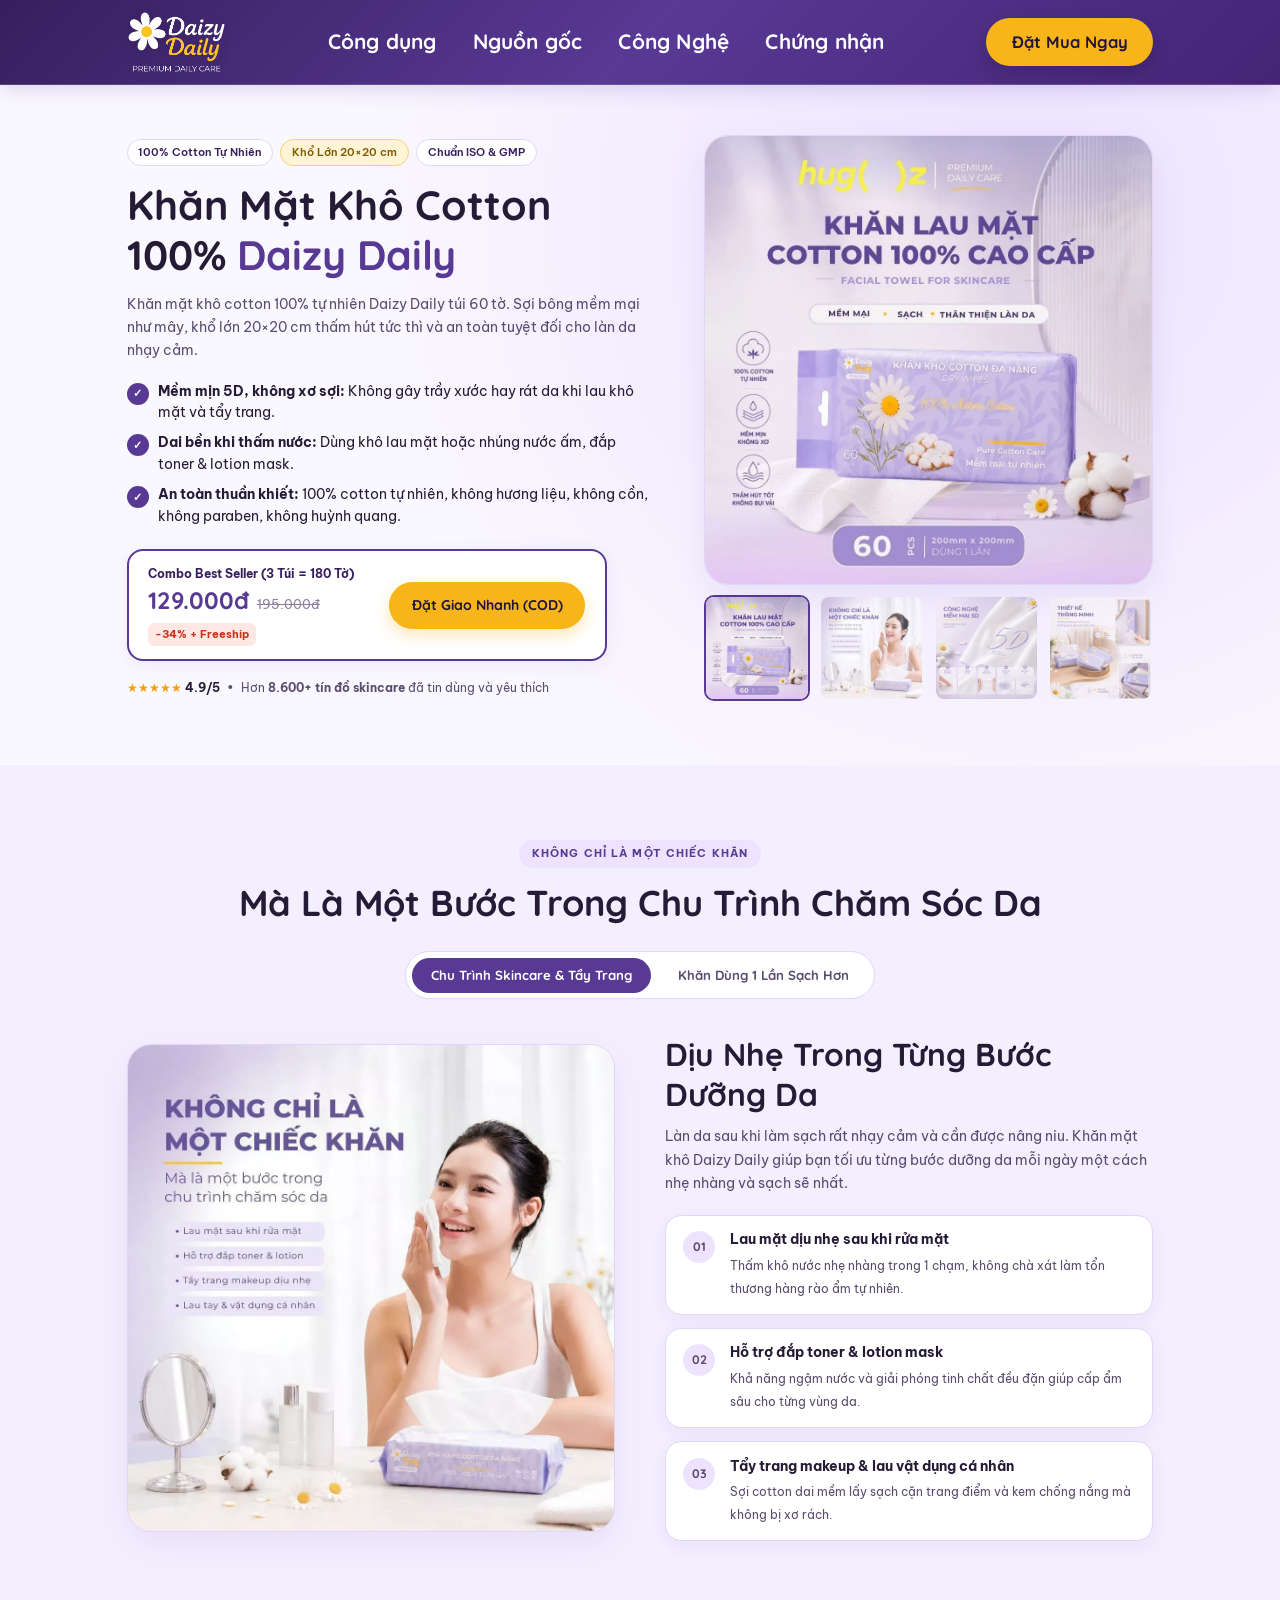
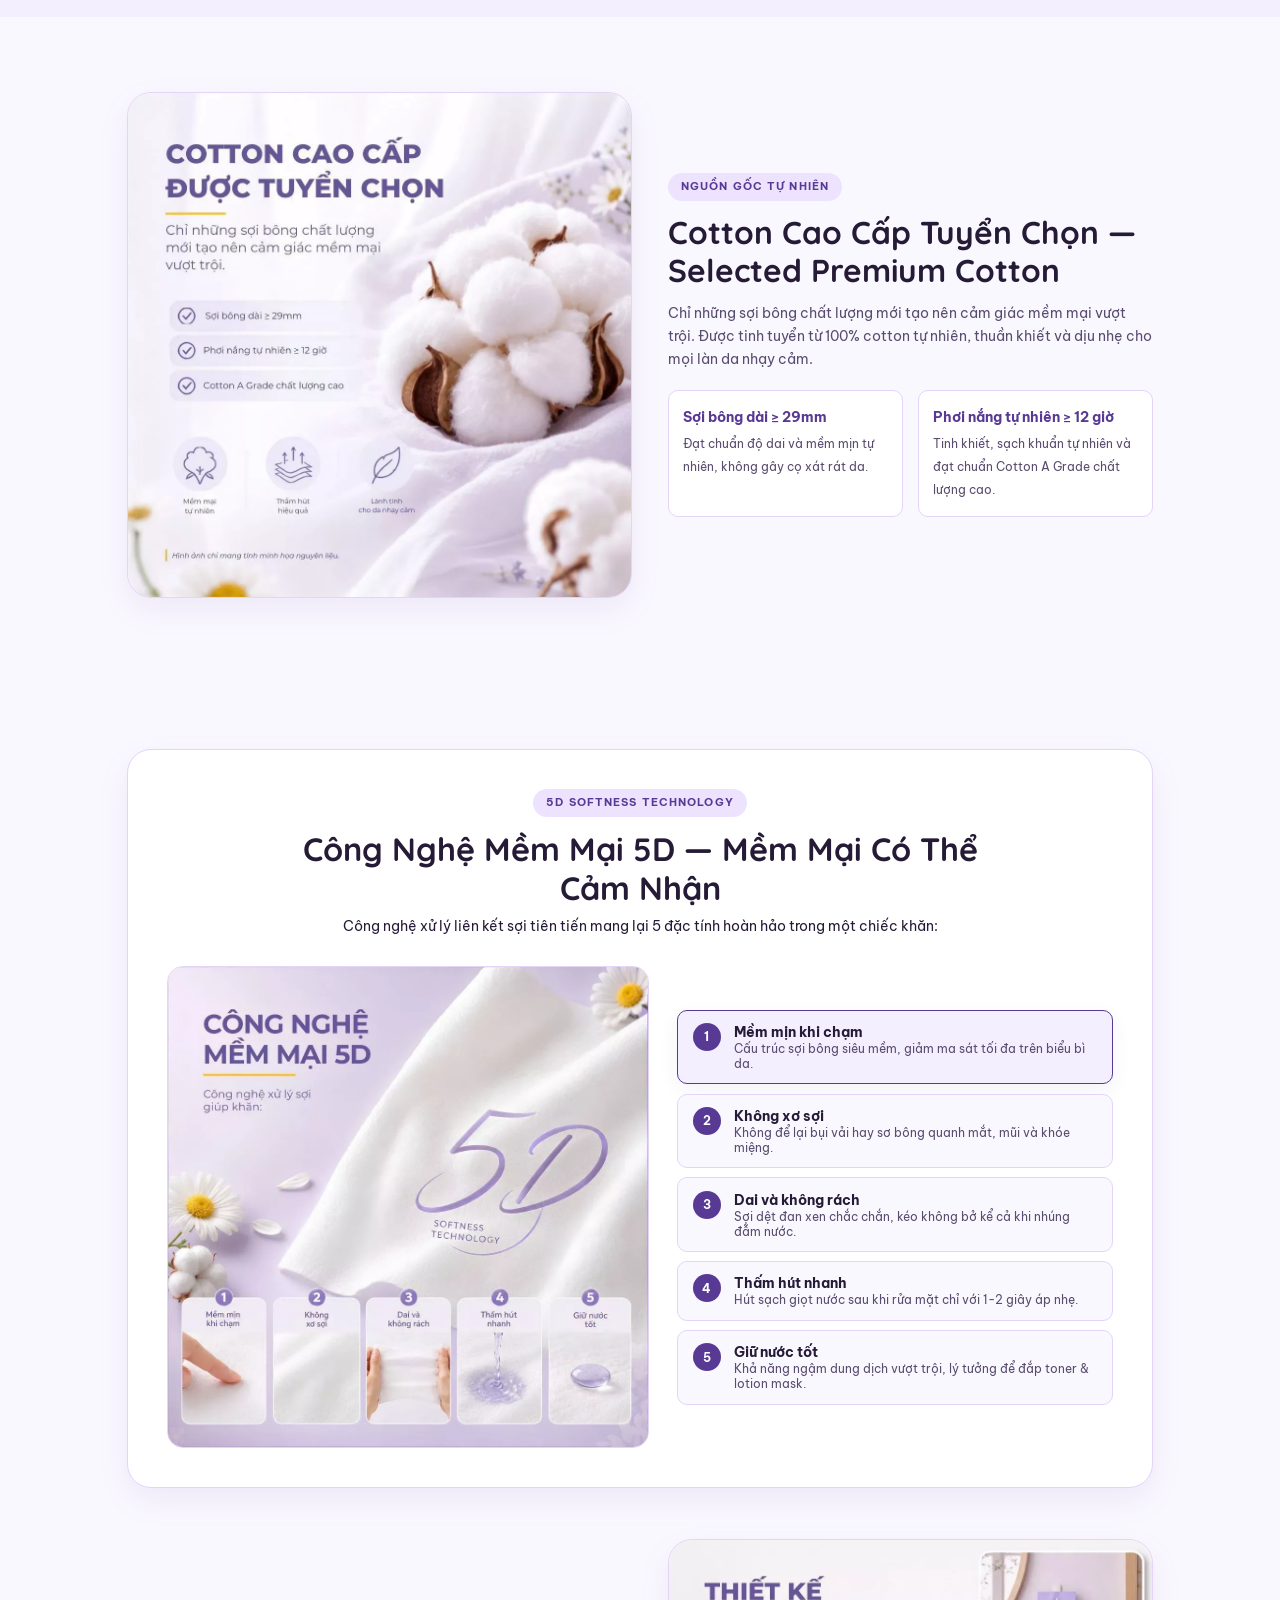
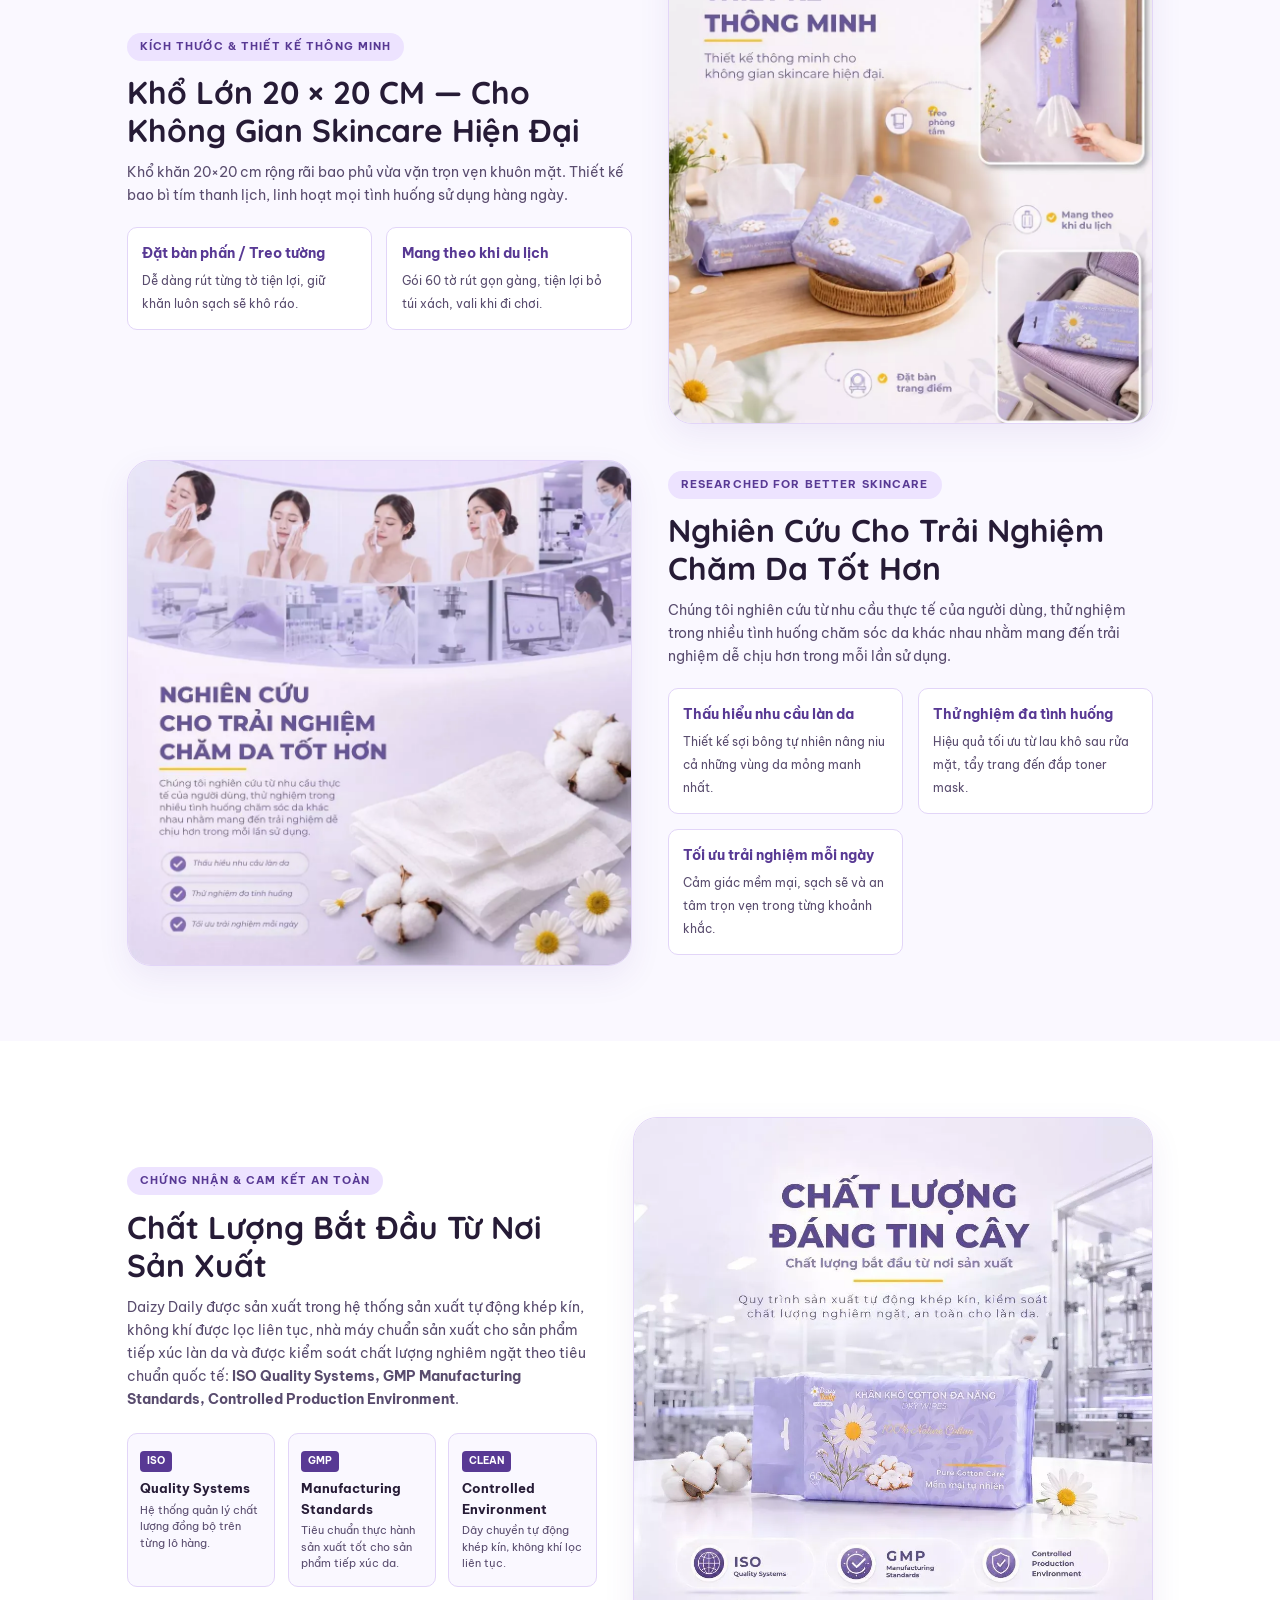
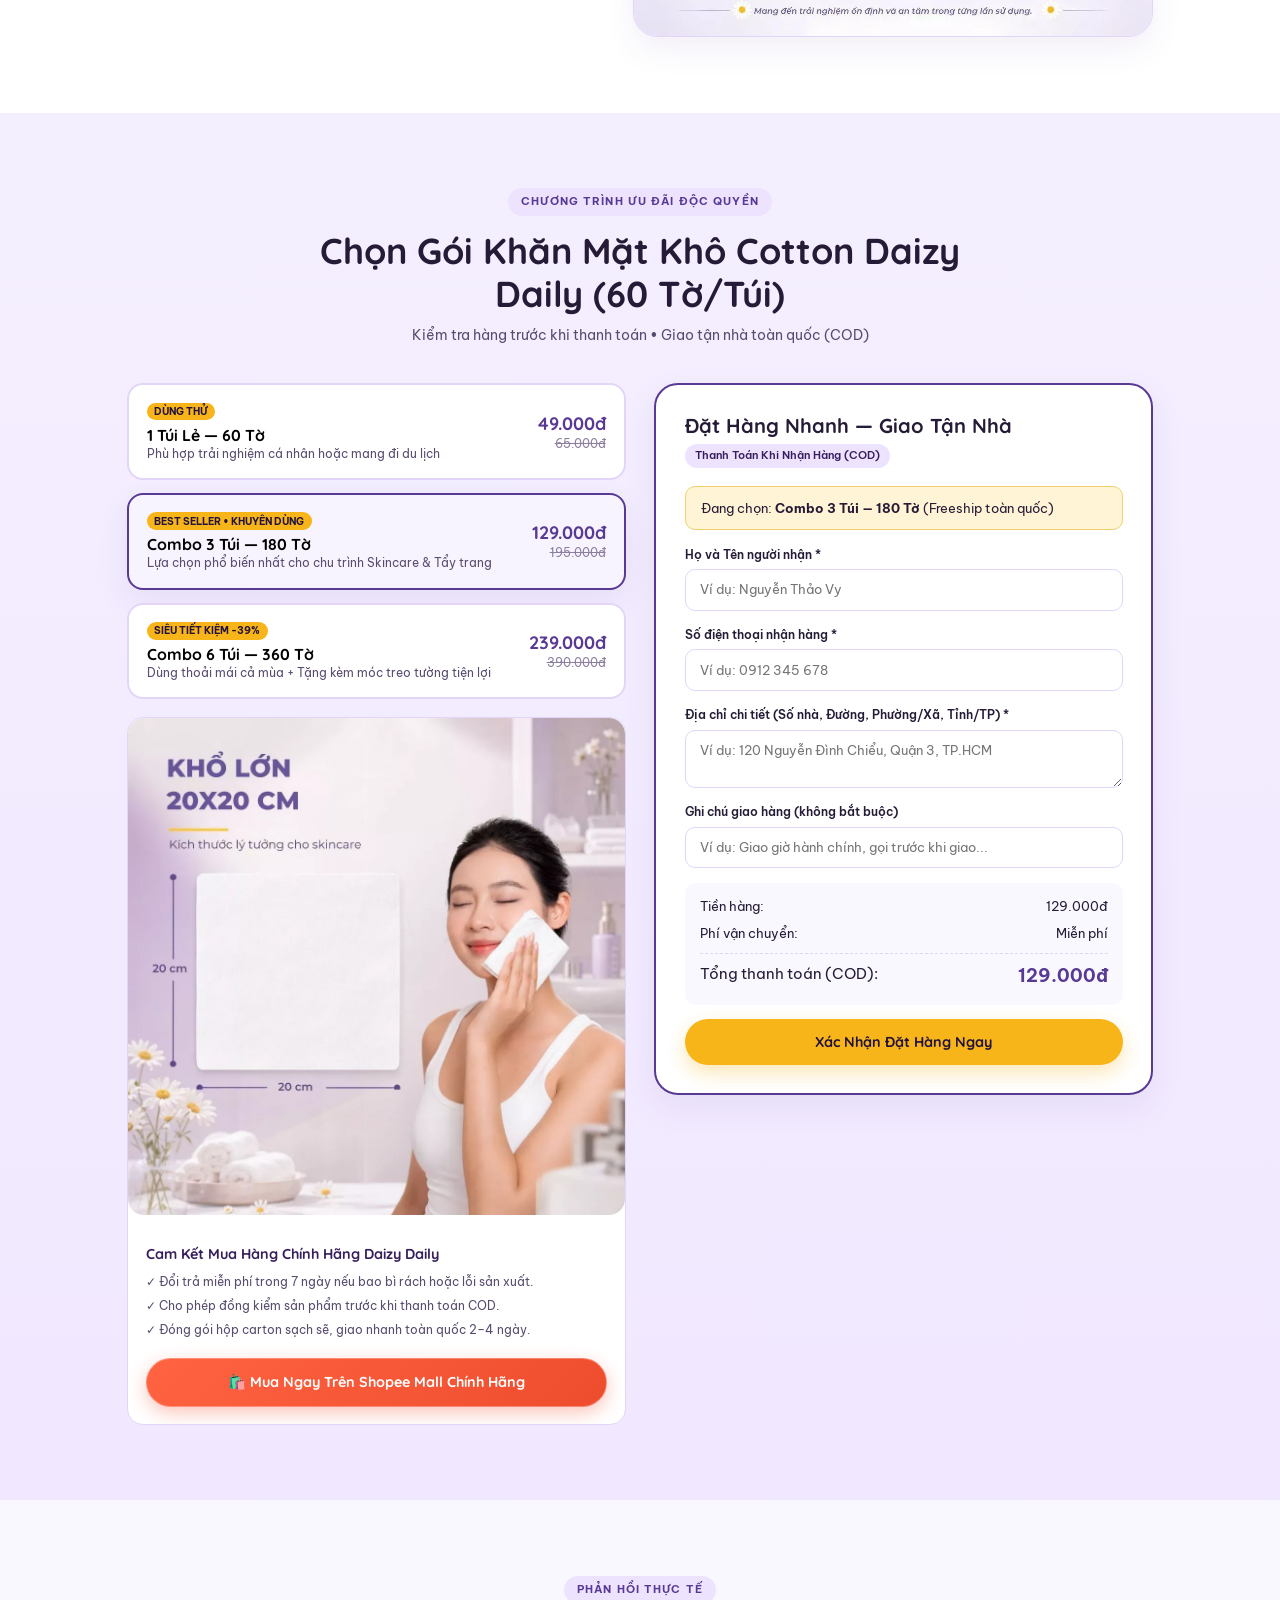
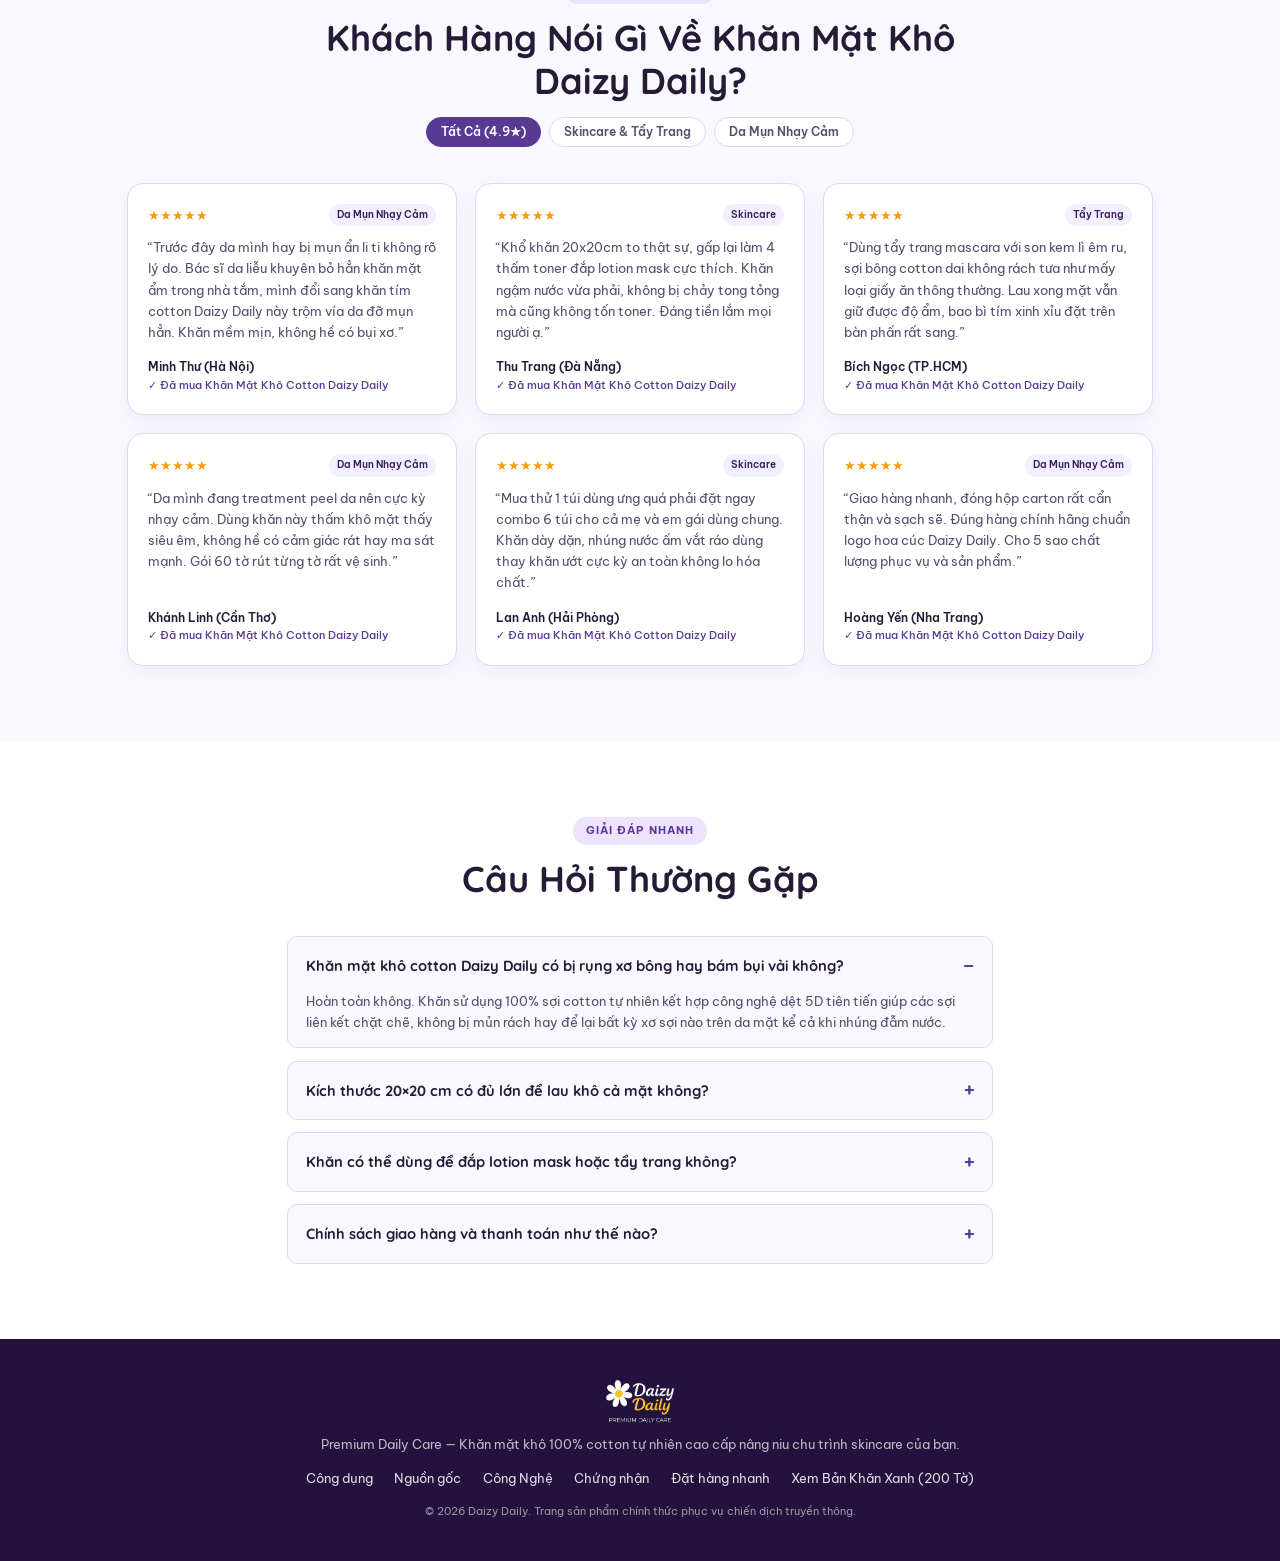
==== commit d9b9e87e: "feat(cotton): enforce 100% purple brand identity and use square 1:1 webp assets" ====
--- a/cotton/index.html
+++ b/cotton/index.html
@@ -9,14 +9,14 @@
   <!-- Open Graph Metadata -->
   <meta property="og:title" content="Daizy Daily — Khăn Mặt Khô Cotton 100% Cao Cấp (60 Tờ)" />
   <meta property="og:description" content="100% Cotton tự nhiên, công nghệ mềm mại 5D, đạt chuẩn ISO & GMP. An toàn tuyệt đối cho da nhạy cảm." />
-  <meta property="og:image" content="../assets/purple/hero-banner.jpg" />
+  <meta property="og:image" content="../assets/purple/hero-square.webp" />
   <meta property="og:type" content="product" />
 
   <link rel="preconnect" href="https://fonts.googleapis.com" />
   <link rel="preconnect" href="https://fonts.gstatic.com" crossorigin />
   <link href="https://fonts.googleapis.com/css2?family=Be+Vietnam+Pro:wght@400;500;600;700&family=Quicksand:wght@600;700&display=swap" rel="stylesheet" />
 
-  <link rel="stylesheet" href="../cotton.css?v=20261117-02" />
+  <link rel="stylesheet" href="../cotton.css?v=20261117-03" />
 </head>
 <body>
   <!-- Header (Nền tím thương hiệu để tôn logo chính thức Daizy Daily) -->
@@ -104,14 +104,14 @@
             <button class="thumb-btn active" data-img="../assets/purple/hero-square.webp" aria-label="Xem ảnh khăn mặt khô cotton 100% Daizy Daily">
               <img src="../assets/purple/hero-square.webp" alt="Khăn mặt khô cotton 60 tờ" />
             </button>
-            <button class="thumb-btn" data-img="../assets/purple/skincare-routine-sq.webp" aria-label="Xem ảnh bước skincare lau mặt và tẩy trang">
-              <img src="../assets/purple/skincare-routine-sq.webp" alt="Skincare lau mặt nhẹ nhàng" />
+            <button class="thumb-btn" data-img="../assets/purple/skincare-routine.webp" aria-label="Xem ảnh bước skincare lau mặt và tẩy trang">
+              <img src="../assets/purple/skincare-routine.webp" alt="Skincare lau mặt nhẹ nhàng" />
             </button>
-            <button class="thumb-btn" data-img="../assets/purple/softness-5d-sq.webp" aria-label="Xem ảnh công nghệ mềm mại 5D">
-              <img src="../assets/purple/softness-5d-sq.webp" alt="Công nghệ mềm mại 5D" />
+            <button class="thumb-btn" data-img="../assets/purple/softness-5d.webp" aria-label="Xem ảnh công nghệ mềm mại 5D">
+              <img src="../assets/purple/softness-5d.webp" alt="Công nghệ mềm mại 5D" />
             </button>
-            <button class="thumb-btn" data-img="../assets/purple/smart-design-sq.webp" aria-label="Xem ảnh thiết kế thông minh">
-              <img src="../assets/purple/smart-design-sq.webp" alt="Thiết kế thông minh tiện lợi" />
+            <button class="thumb-btn" data-img="../assets/purple/smart-design.webp" aria-label="Xem ảnh thiết kế thông minh">
+              <img src="../assets/purple/smart-design.webp" alt="Thiết kế thông minh tiện lợi" />
             </button>
           </div>
         </div>
@@ -138,7 +138,7 @@
         <div class="usage-panel active" id="panel-skincare">
           <div class="usage-grid">
             <div class="usage-gallery">
-              <img src="../assets/purple/skincare-routine.jpg" alt="Không chỉ là một chiếc khăn mà là một bước trong chu trình chăm sóc da" />
+              <img src="../assets/purple/skincare-routine.webp" alt="Không chỉ là một chiếc khăn mà là một bước trong chu trình chăm sóc da" />
             </div>
             <div class="usage-details">
               <h3>Dịu Nhẹ Trong Từng Bước Dưỡng Da</h3>
@@ -176,7 +176,7 @@
         <div class="usage-panel" id="panel-hygiene">
           <div class="usage-grid">
             <div class="usage-gallery">
-              <img src="../assets/purple/hygiene-clean.jpg" alt="Khăn dùng 1 lần sạch hơn cho làn da Daizy Daily" />
+              <img src="../assets/purple/hygiene-clean.webp" alt="Khăn dùng 1 lần sạch hơn cho làn da Daizy Daily" />
             </div>
             <div class="usage-details">
               <h3>Khăn Dùng 1 Lần Sạch Hơn Cho Làn Da</h3>
@@ -217,7 +217,7 @@
       <div class="container">
         <div class="tech-feature-grid">
           <div class="tech-image-card">
-            <img src="../assets/purple/cotton-origin.jpg" alt="Cotton cao cấp được tuyển chọn Selected Premium Cotton" />
+            <img src="../assets/purple/cotton-origin.webp" alt="Cotton cao cấp được tuyển chọn Selected Premium Cotton" />
           </div>
           <div class="tech-copy">
             <span class="eyebrow">Nguồn Gốc Tự Nhiên</span>
@@ -252,7 +252,7 @@
 
           <div class="softness-layout">
             <div class="softness-img">
-              <img src="../assets/purple/softness-5d.jpg" alt="Công nghệ mềm mại 5D của khăn mặt khô Daizy Daily" />
+              <img src="../assets/purple/softness-5d.webp" alt="Công nghệ mềm mại 5D của khăn mặt khô Daizy Daily" />
             </div>
             <div class="softness-steps" id="softnessSteps">
               <button class="step-pill active" data-step="0">
@@ -314,7 +314,35 @@
             </div>
           </div>
           <div class="tech-image-card">
-            <img src="../assets/purple/smart-design.jpg" alt="Thiết kế thông minh đặt bàn trang điểm treo phòng tắm và mang theo khi du lịch" />
+            <img src="../assets/purple/smart-design.webp" alt="Thiết kế thông minh đặt bàn trang điểm treo phòng tắm và mang theo khi du lịch" />
+          </div>
+        </div>
+
+        <!-- Nghiên cứu cho trải nghiệm chăm da tốt hơn -->
+        <div class="tech-feature-grid" style="margin-top: 2.5rem;">
+          <div class="tech-image-card">
+            <img src="../assets/purple/research-skincare.webp" alt="Nghiên cứu cho trải nghiệm chăm sóc da tốt hơn Daizy Daily" />
+          </div>
+          <div class="tech-copy">
+            <span class="eyebrow">Researched For Better Skincare</span>
+            <h2>Nghiên Cứu Cho Trải Nghiệm Chăm Da Tốt Hơn</h2>
+            <p>
+              Chúng tôi nghiên cứu từ nhu cầu thực tế của người dùng, thử nghiệm trong nhiều tình huống chăm sóc da khác nhau nhằm mang đến trải nghiệm dễ chịu hơn trong mỗi lần sử dụng.
+            </p>
+            <div class="mini-features">
+              <div class="mini-item">
+                <strong>Thấu hiểu nhu cầu làn da</strong>
+                <span>Thiết kế sợi bông tự nhiên nâng niu cả những vùng da mỏng manh nhất.</span>
+              </div>
+              <div class="mini-item">
+                <strong>Thử nghiệm đa tình huống</strong>
+                <span>Hiệu quả tối ưu từ lau khô sau rửa mặt, tẩy trang đến đắp toner mask.</span>
+              </div>
+              <div class="mini-item">
+                <strong>Tối ưu trải nghiệm mỗi ngày</strong>
+                <span>Cảm giác mềm mại, sạch sẽ và an tâm trọn vẹn trong từng khoảnh khắc.</span>
+              </div>
+            </div>
           </div>
         </div>
       </div>
@@ -350,7 +378,7 @@
         </div>
 
         <div class="quality-media">
-          <img src="../assets/purple/factory-quality.jpg" alt="Chất lượng đáng tin cậy - Quy trình sản xuất khép kín đạt chuẩn ISO và GMP của Daizy Daily" />
+          <img src="../assets/purple/factory-quality.webp" alt="Chất lượng đáng tin cậy - Quy trình sản xuất khép kín đạt chuẩn ISO và GMP của Daizy Daily" />
         </div>
       </div>
     </section>
@@ -372,7 +400,7 @@
             </div>
 
             <div class="combo-visual-note">
-              <img src="../assets/purple/combo-package.jpg" alt="Combo khăn lau mặt cotton 100% cao cấp Daizy Daily" />
+              <img src="../assets/purple/size-20x20.webp" alt="Khăn mặt khô cotton 100% cao cấp Daizy Daily khổ lớn 20x20 cm" />
               <div class="guarantee-box">
                 <h4>Cam Kết Mua Hàng Chính Hãng Daizy Daily</h4>
                 <ul>
@@ -527,6 +555,6 @@
     </div>
   </div>
 
-  <script src="../cotton.js?v=20261117-02"></script>
+  <script src="../cotton.js?v=20261117-03"></script>
 </body>
 </html>
--- a/cotton.css
+++ b/cotton.css
@@ -1,31 +1,38 @@
 ﻿/* ==========================================================================
-   DAIZY DAILY — Brand Design System & Facebook Ads CRO Styles
-   Brand Colors: Teal (#007C73), Mint (#EAF6F4), Daisy Yellow (#F7B519)
+   DAIZY DAILY — Brand Design System & Facebook Ads CRO Styles (Khăn Tím)
+   Brand Colors: Royal Purple (#583994), Lavender Mist (#F4EFFF), Daisy Yellow (#F7B519)
    ========================================================================== */
 
 :root {
+  --purple-main: #583994;
+  --purple-dark: #371f5e;
+  --purple-deep: #23123d;
+  --lavender-bg: #f4efff;
+  --lavender-soft: #faf8ff;
+  --lavender-border: #e2d5f8;
+
   --teal-main: #583994;
-  --teal-dark: #005b54;
-  --teal-deep: #113a36;
+  --teal-dark: #371f5e;
+  --teal-deep: #23123d;
   --mint-bg: #f4efff;
   --mint-soft: #faf8ff;
-  --mint-border: #cde5e2;
+  --mint-border: #e2d5f8;
   --daisy-yellow: #f7b519;
   --daisy-yellow-hover: #e2a20d;
   --daisy-yellow-soft: #fff5d6;
   --shopee-orange: #ee4d2d;
   --shopee-orange-hover: #d73b1d;
 
-  --ink-primary: #133b37;
-  --ink-secondary: #486763;
-  --ink-muted: #6c8784;
+  --ink-primary: #261b36;
+  --ink-secondary: #594c6e;
+  --ink-muted: #8c7e9e;
   --white: #ffffff;
 
   --radius-sm: 10px;
   --radius-md: 16px;
   --radius-lg: 24px;
   --shadow-soft: 0 12px 32px rgba(88, 57, 148, 0.08);
-  --shadow-card: 0 6px 20px rgba(17, 58, 54, 0.06);
+  --shadow-card: 0 6px 20px rgba(55, 31, 94, 0.06);
 
   --font-display: 'Quicksand', 'Be Vietnam Pro', sans-serif;
   --font-body: 'Be Vietnam Pro', -apple-system, BlinkMacSystemFont, sans-serif;
@@ -106,7 +113,7 @@
   letter-spacing: 0.1em;
   text-transform: uppercase;
   color: var(--teal-main);
-  background-color: #dcf2ef;
+  background-color: #ede3ff;
   padding: 0.35rem 0.9rem;
   border-radius: 999px;
   margin-bottom: 0.85rem;
@@ -207,9 +214,9 @@
   position: sticky;
   top: 0;
   z-index: 80;
-  background: linear-gradient(90deg, #00665f 0%, #583994 50%, #008f84 100%);
+  background: linear-gradient(135deg, #371f5e 0%, #583994 50%, #442475 100%);
   border-bottom: 1px solid rgba(255, 255, 255, 0.16);
-  box-shadow: 0 4px 20px rgba(0, 75, 69, 0.18);
+  box-shadow: 0 4px 20px rgba(88, 57, 148, 0.18);
 }
 
 .header-inner {
@@ -679,6 +686,13 @@
   border: 1px solid var(--mint-border);
 }
 
+.softness-img img {
+  width: 100%;
+  aspect-ratio: 1 / 1;
+  object-fit: cover;
+  display: block;
+}
+
 .softness-steps {
   display: grid;
   gap: 0.65rem;
@@ -843,7 +857,7 @@
   font-weight: 700;
   font-size: 1.1rem;
   color: var(--teal-main);
-  background-color: #dcf2ef;
+  background-color: #ede3ff;
   width: 32px;
   height: 32px;
   border-radius: 50%;
@@ -1015,7 +1029,7 @@
 
 /* Order Section */
 .order-section {
-  background: linear-gradient(180deg, var(--mint-bg) 0%, #def1ee 100%);
+  background: linear-gradient(180deg, var(--mint-bg) 0%, #f1e8ff 100%);
 }
 
 .order-sub {
@@ -1052,7 +1066,7 @@
 
 .package-card.selected {
   border-color: var(--teal-main);
-  background-color: #f2fbf9;
+  background-color: #f8f4ff;
   box-shadow: var(--shadow-soft);
 }
 
@@ -1146,7 +1160,7 @@
   display: inline-block;
   font-size: 0.76rem;
   font-weight: 600;
-  background-color: #dcf2ef;
+  background-color: #ede3ff;
   color: var(--teal-dark);
   padding: 0.25rem 0.7rem;
   border-radius: 999px;
@@ -1328,7 +1342,7 @@
 .modal-backdrop {
   position: fixed;
   inset: 0;
-  background-color: rgba(17, 58, 54, 0.55);
+  background-color: rgba(35, 18, 61, 0.65);
   backdrop-filter: blur(4px);
   z-index: 150;
   display: flex;
@@ -1653,4 +1667,19 @@
 .btn-shopee:hover {
   transform: translateY(-2px);
   box-shadow: 0 8px 24px rgba(238, 77, 45, 0.45);
+}
+.tech-image-card img {
+  width: 100%;
+  aspect-ratio: 1 / 1;
+  object-fit: cover;
+  display: block;
+}
+
+.combo-visual-note img {
+  width: 100%;
+  aspect-ratio: 1 / 1;
+  object-fit: cover;
+  border-radius: var(--radius-md);
+  margin-bottom: 1rem;
+  display: block;
 }
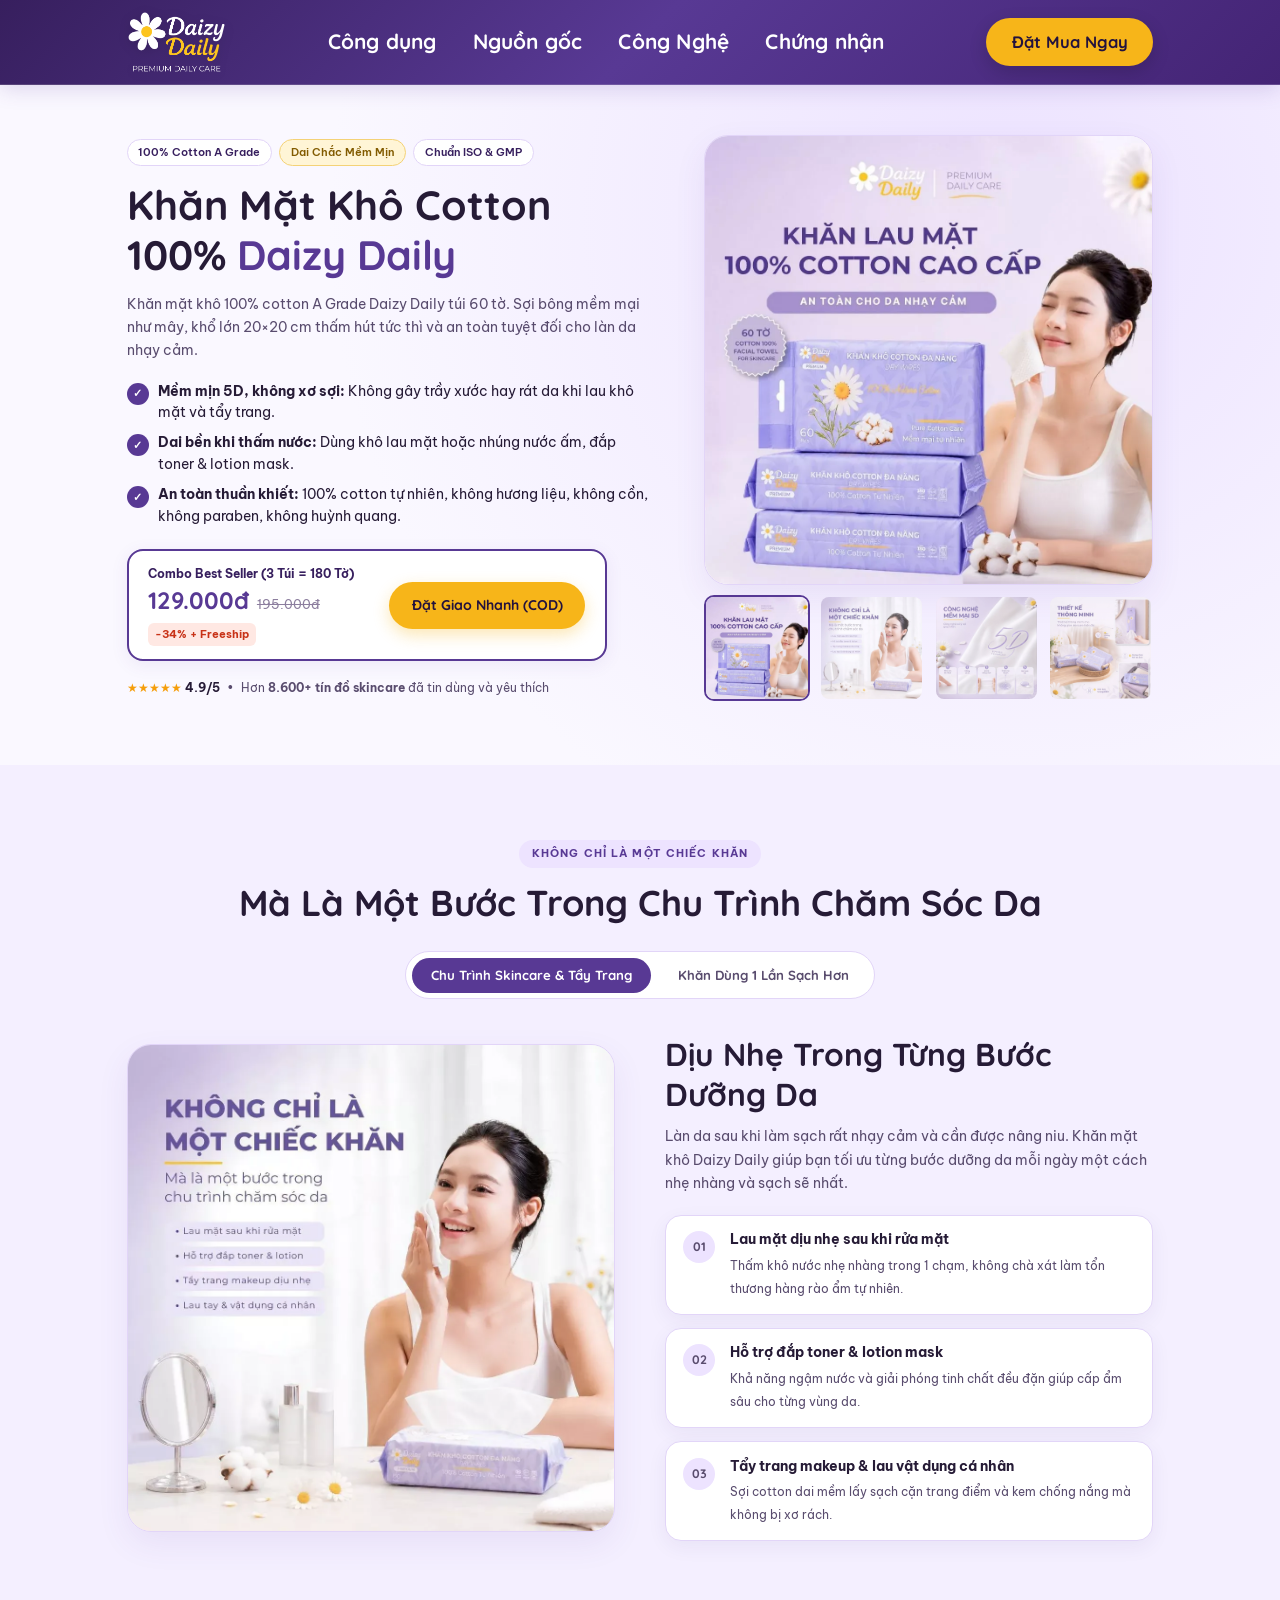
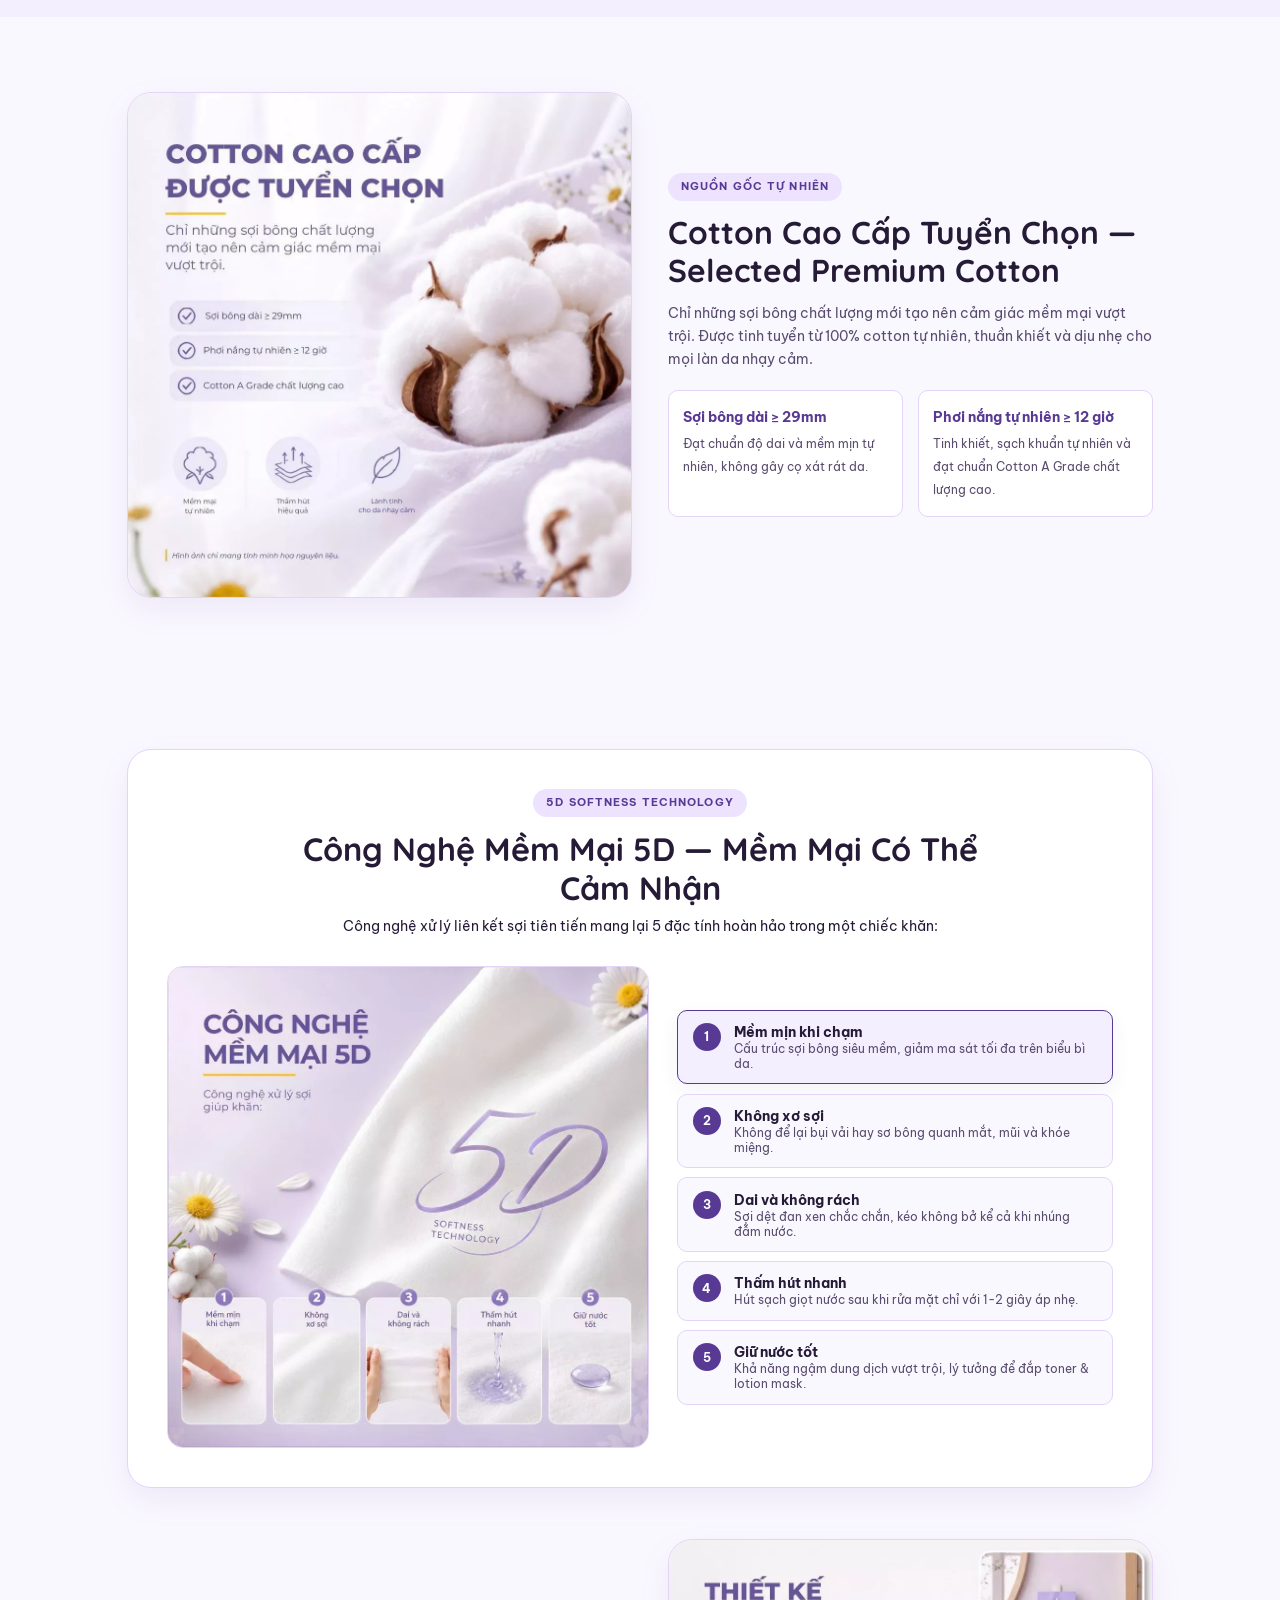
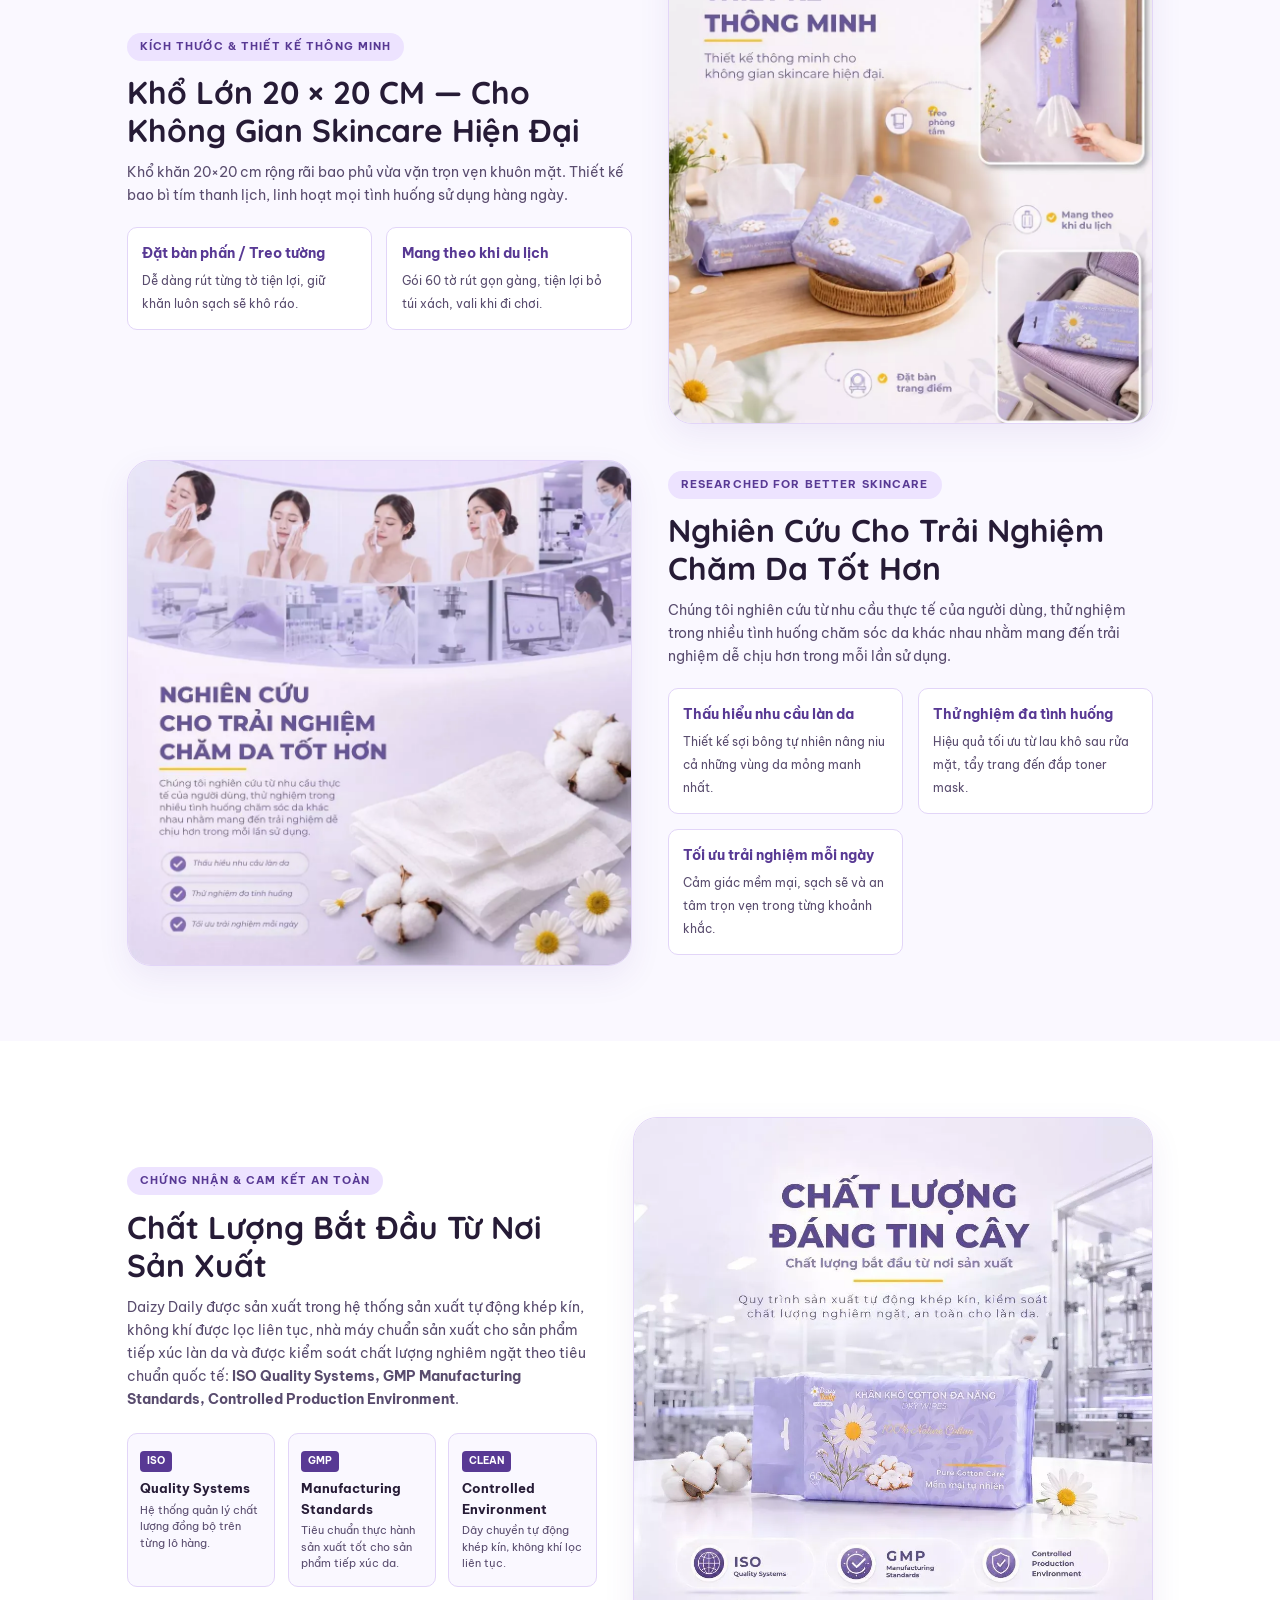
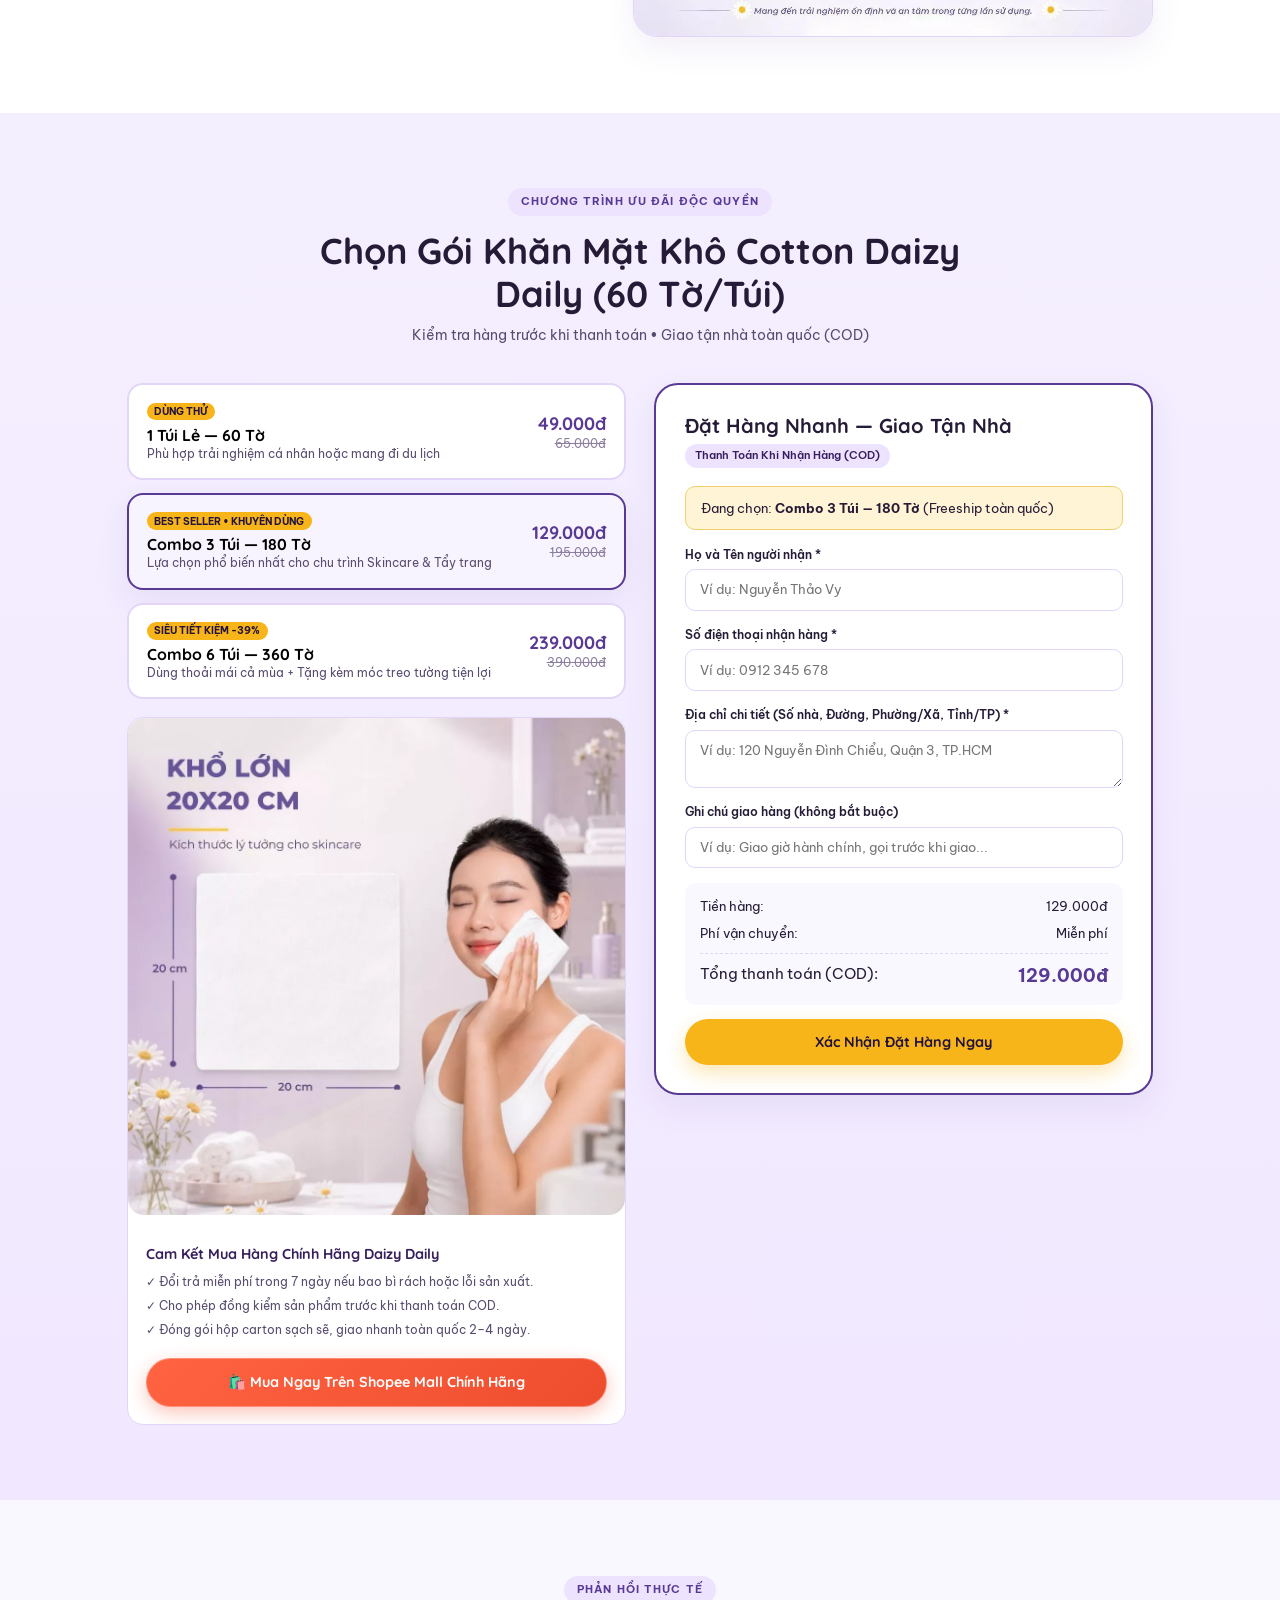
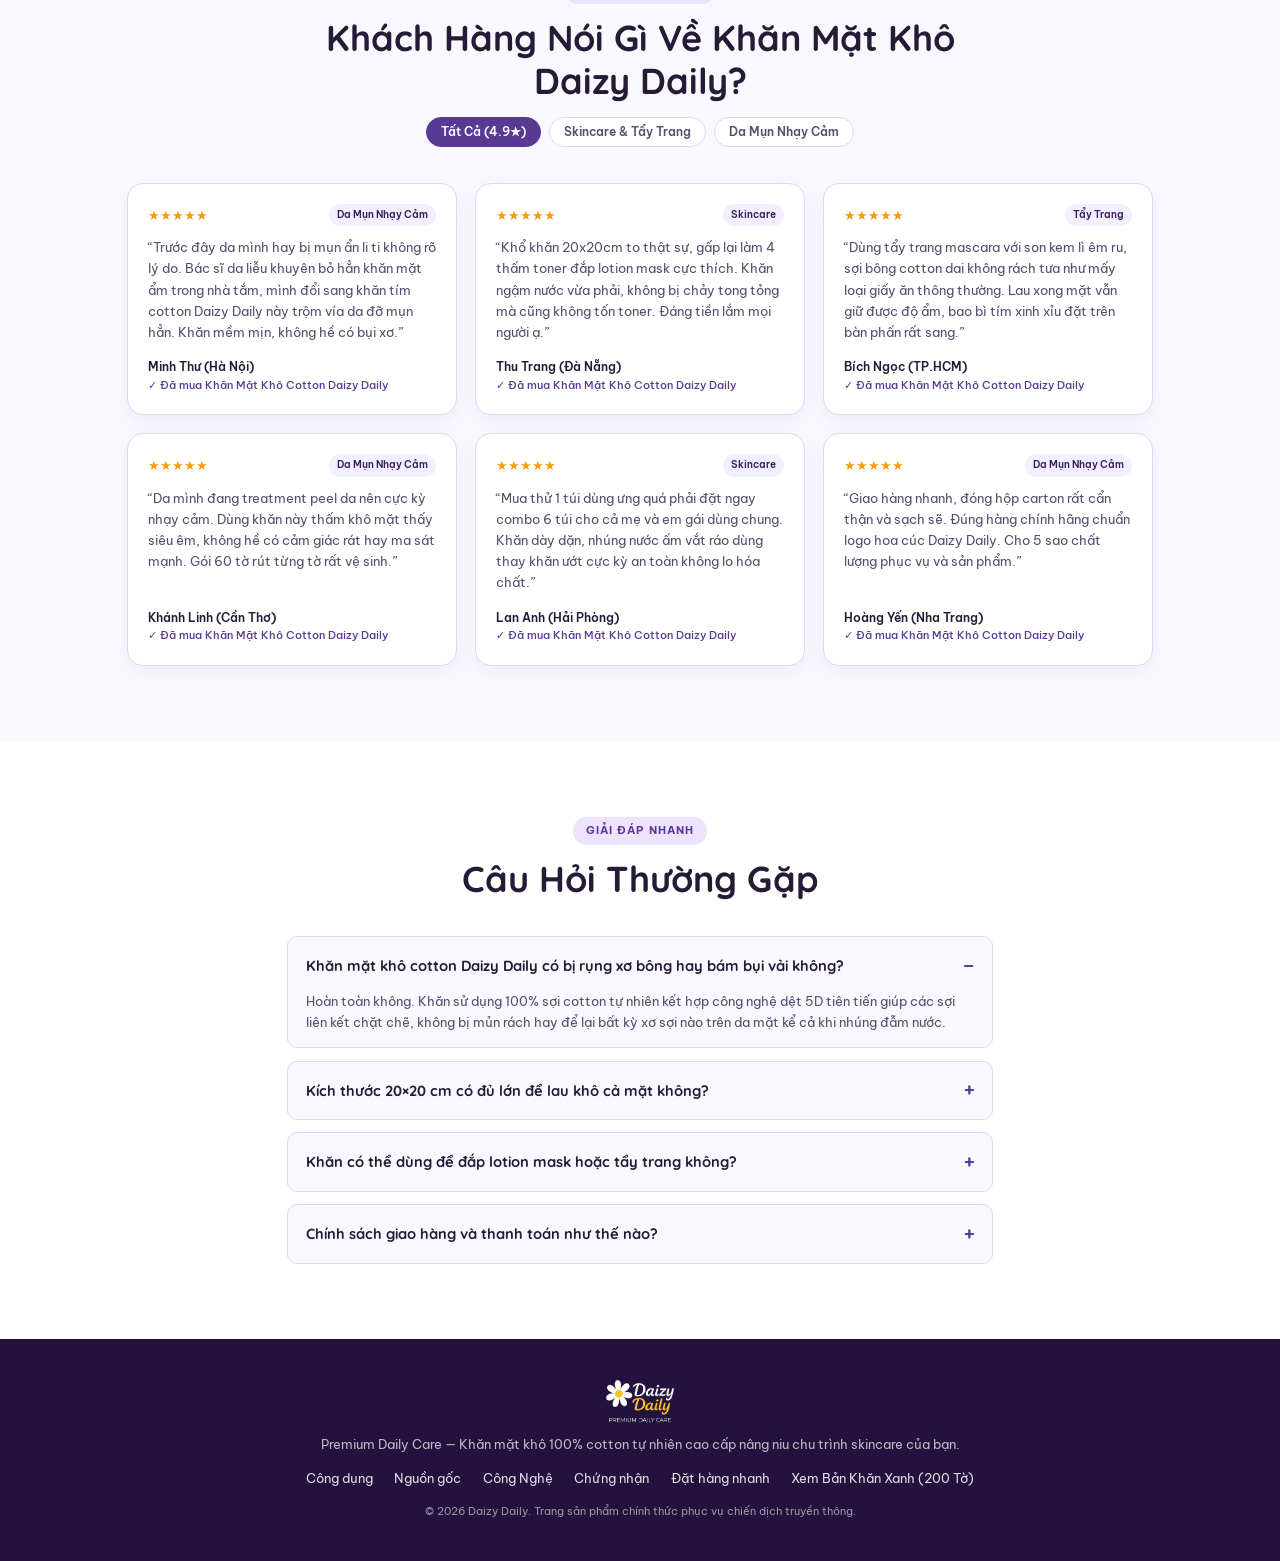
==== commit 95f3e938: "fix(cotton): update trust pills to 100% Cotton A Grade, Dai Chắc Mềm Mịn and replace hero image with" ====
--- a/cotton/index.html
+++ b/cotton/index.html
@@ -16,7 +16,7 @@
   <link rel="preconnect" href="https://fonts.gstatic.com" crossorigin />
   <link href="https://fonts.googleapis.com/css2?family=Be+Vietnam+Pro:wght@400;500;600;700&family=Quicksand:wght@600;700&display=swap" rel="stylesheet" />
 
-  <link rel="stylesheet" href="../cotton.css?v=20261117-03" />
+  <link rel="stylesheet" href="../cotton.css?v=20261117-04" />
 </head>
 <body>
   <!-- Header (Nền tím thương hiệu để tôn logo chính thức Daizy Daily) -->
@@ -45,8 +45,8 @@
       <div class="container hero-grid">
         <div class="hero-content">
           <div class="trust-pill-row">
-            <span class="trust-pill">100% Cotton Tự Nhiên</span>
-            <span class="trust-pill trust-pill-gold">Khổ Lớn 20×20 cm</span>
+            <span class="trust-pill">100% Cotton A Grade</span>
+            <span class="trust-pill trust-pill-gold">Dai Chắc Mềm Mịn</span>
             <span class="trust-pill">Chuẩn ISO &amp; GMP</span>
           </div>
 
@@ -55,7 +55,7 @@
           </h1>
 
           <p class="hero-subtitle">
-            Khăn mặt khô cotton 100% tự nhiên Daizy Daily túi 60 tờ. Sợi bông mềm mại như mây, khổ lớn 20×20 cm thấm hút tức thì và an toàn tuyệt đối cho làn da nhạy cảm.
+            Khăn mặt khô 100% cotton A Grade Daizy Daily túi 60 tờ. Sợi bông mềm mại như mây, khổ lớn 20×20 cm thấm hút tức thì và an toàn tuyệt đối cho làn da nhạy cảm.
           </p>
 
           <ul class="hero-bullets">
@@ -98,11 +98,11 @@
 
         <div class="hero-media">
           <div class="hero-visual-box">
-            <img src="../assets/purple/hero-square.webp" alt="Khăn mặt khô Cotton 100% cao cấp Daizy Daily túi tím 60 tờ" id="heroMainImg" />
+            <img src="../assets/purple/hero-square.webp?v=20261117-04" alt="Khăn mặt khô Cotton 100% cao cấp Daizy Daily túi tím 60 tờ" id="heroMainImg" />
           </div>
           <div class="hero-thumbs">
-            <button class="thumb-btn active" data-img="../assets/purple/hero-square.webp" aria-label="Xem ảnh khăn mặt khô cotton 100% Daizy Daily">
-              <img src="../assets/purple/hero-square.webp" alt="Khăn mặt khô cotton 60 tờ" />
+            <button class="thumb-btn active" data-img="../assets/purple/hero-square.webp?v=20261117-04" aria-label="Xem ảnh khăn mặt khô cotton 100% Daizy Daily">
+              <img src="../assets/purple/hero-square.webp?v=20261117-04" alt="Khăn mặt khô cotton 60 tờ" />
             </button>
             <button class="thumb-btn" data-img="../assets/purple/skincare-routine.webp" aria-label="Xem ảnh bước skincare lau mặt và tẩy trang">
               <img src="../assets/purple/skincare-routine.webp" alt="Skincare lau mặt nhẹ nhàng" />
@@ -555,6 +555,6 @@
     </div>
   </div>
 
-  <script src="../cotton.js?v=20261117-03"></script>
+  <script src="../cotton.js?v=20261117-04"></script>
 </body>
 </html>
